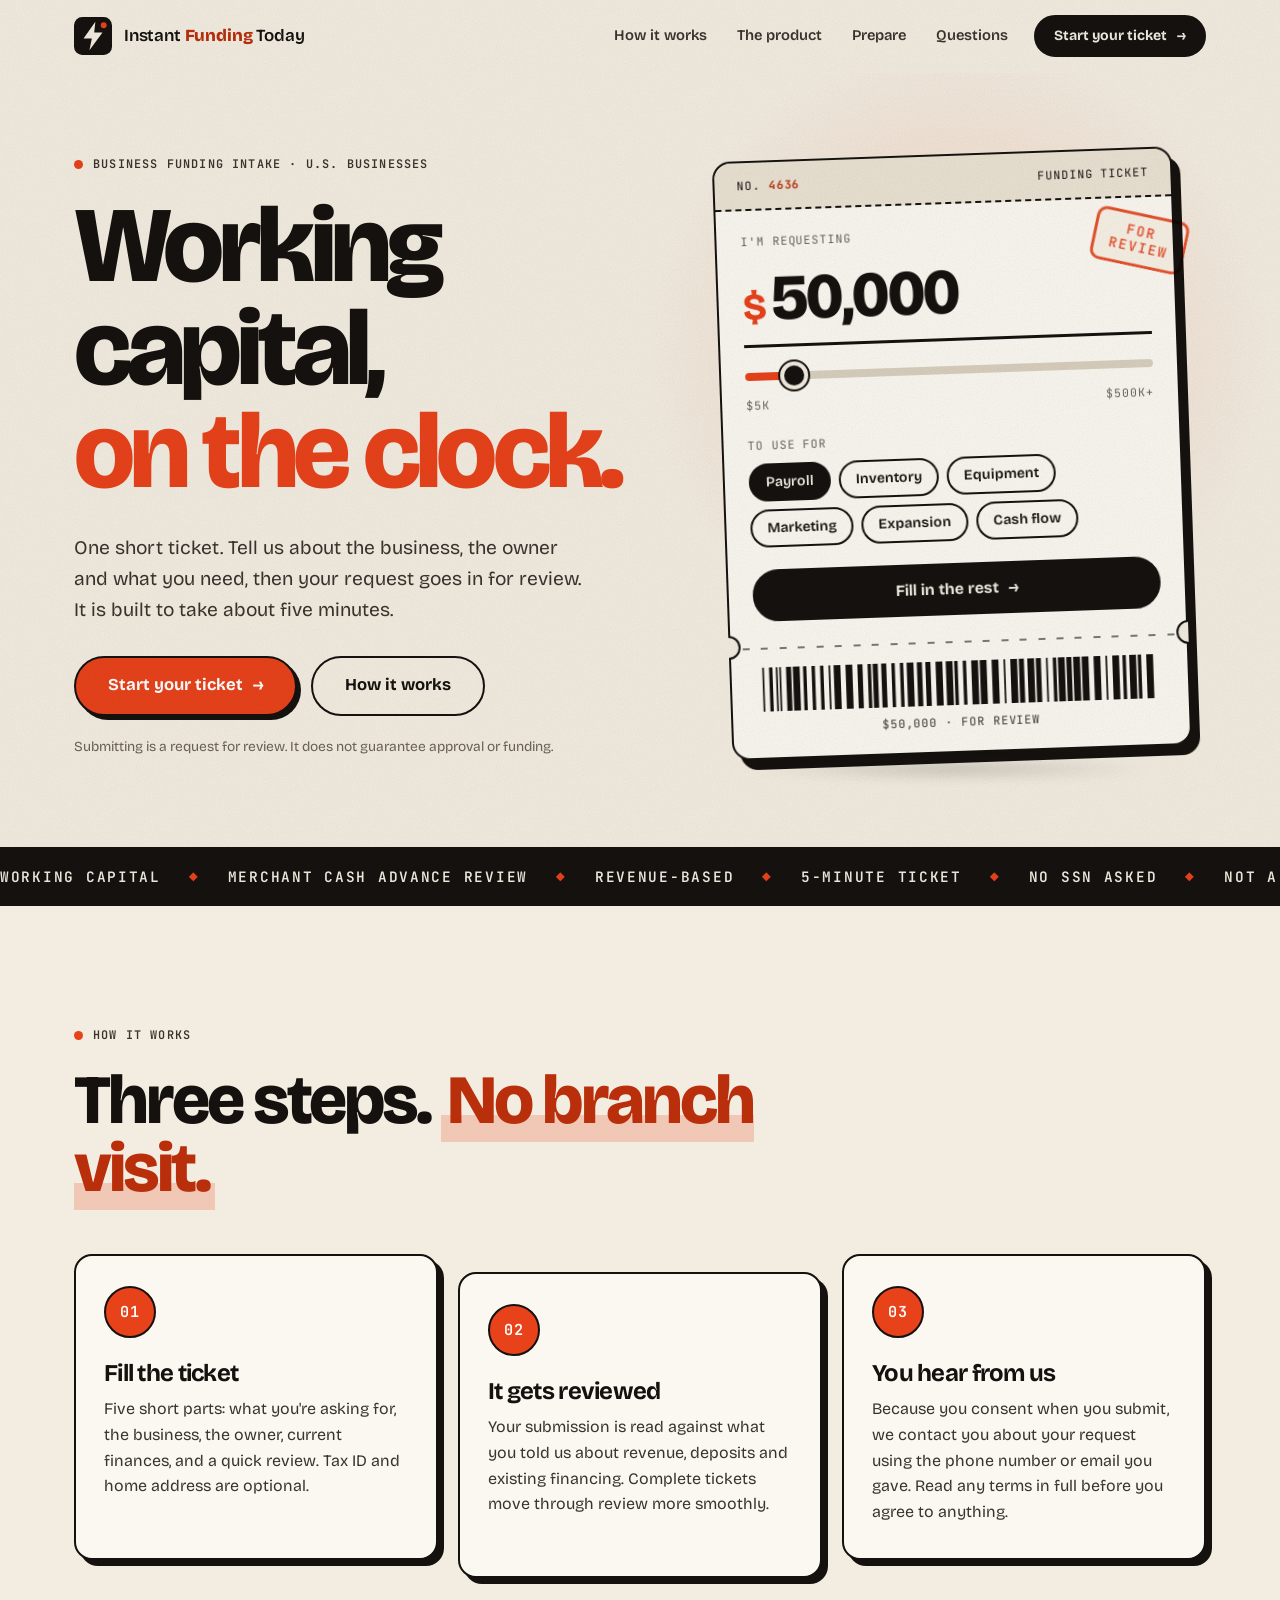
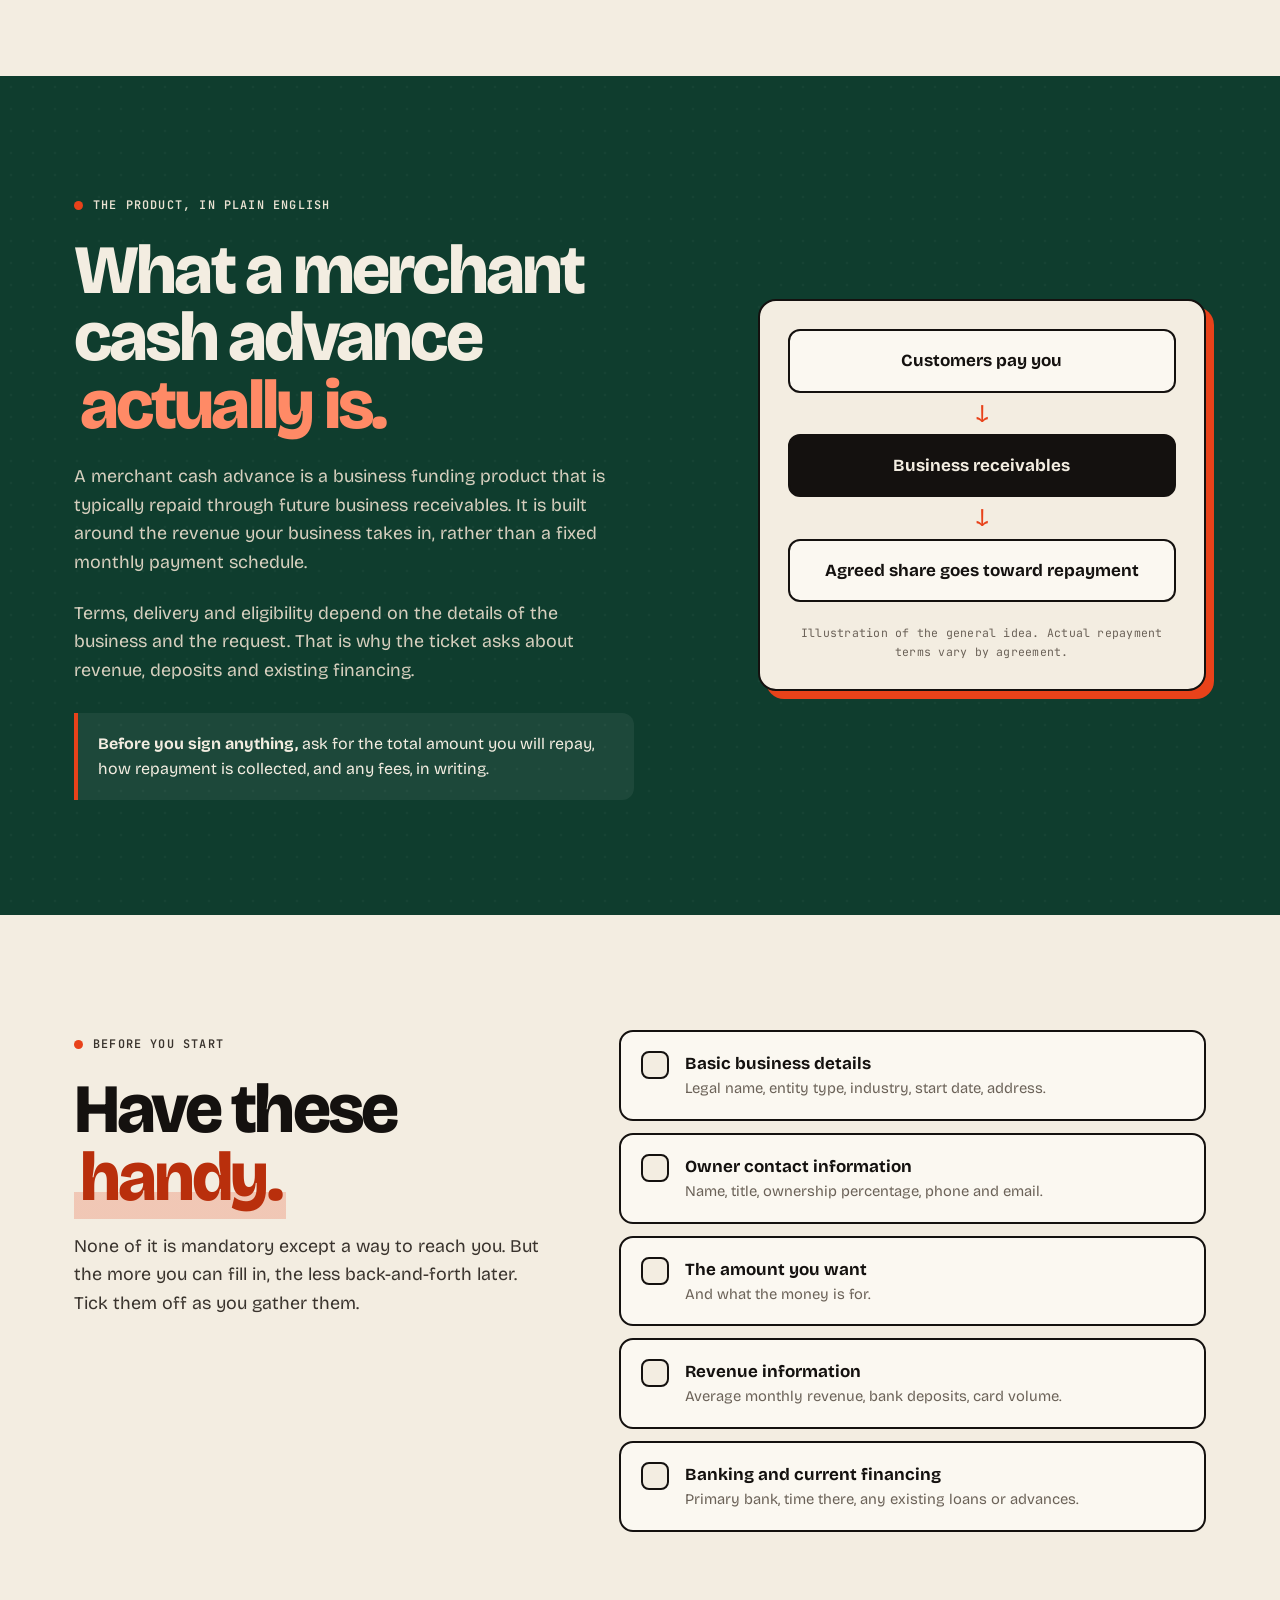
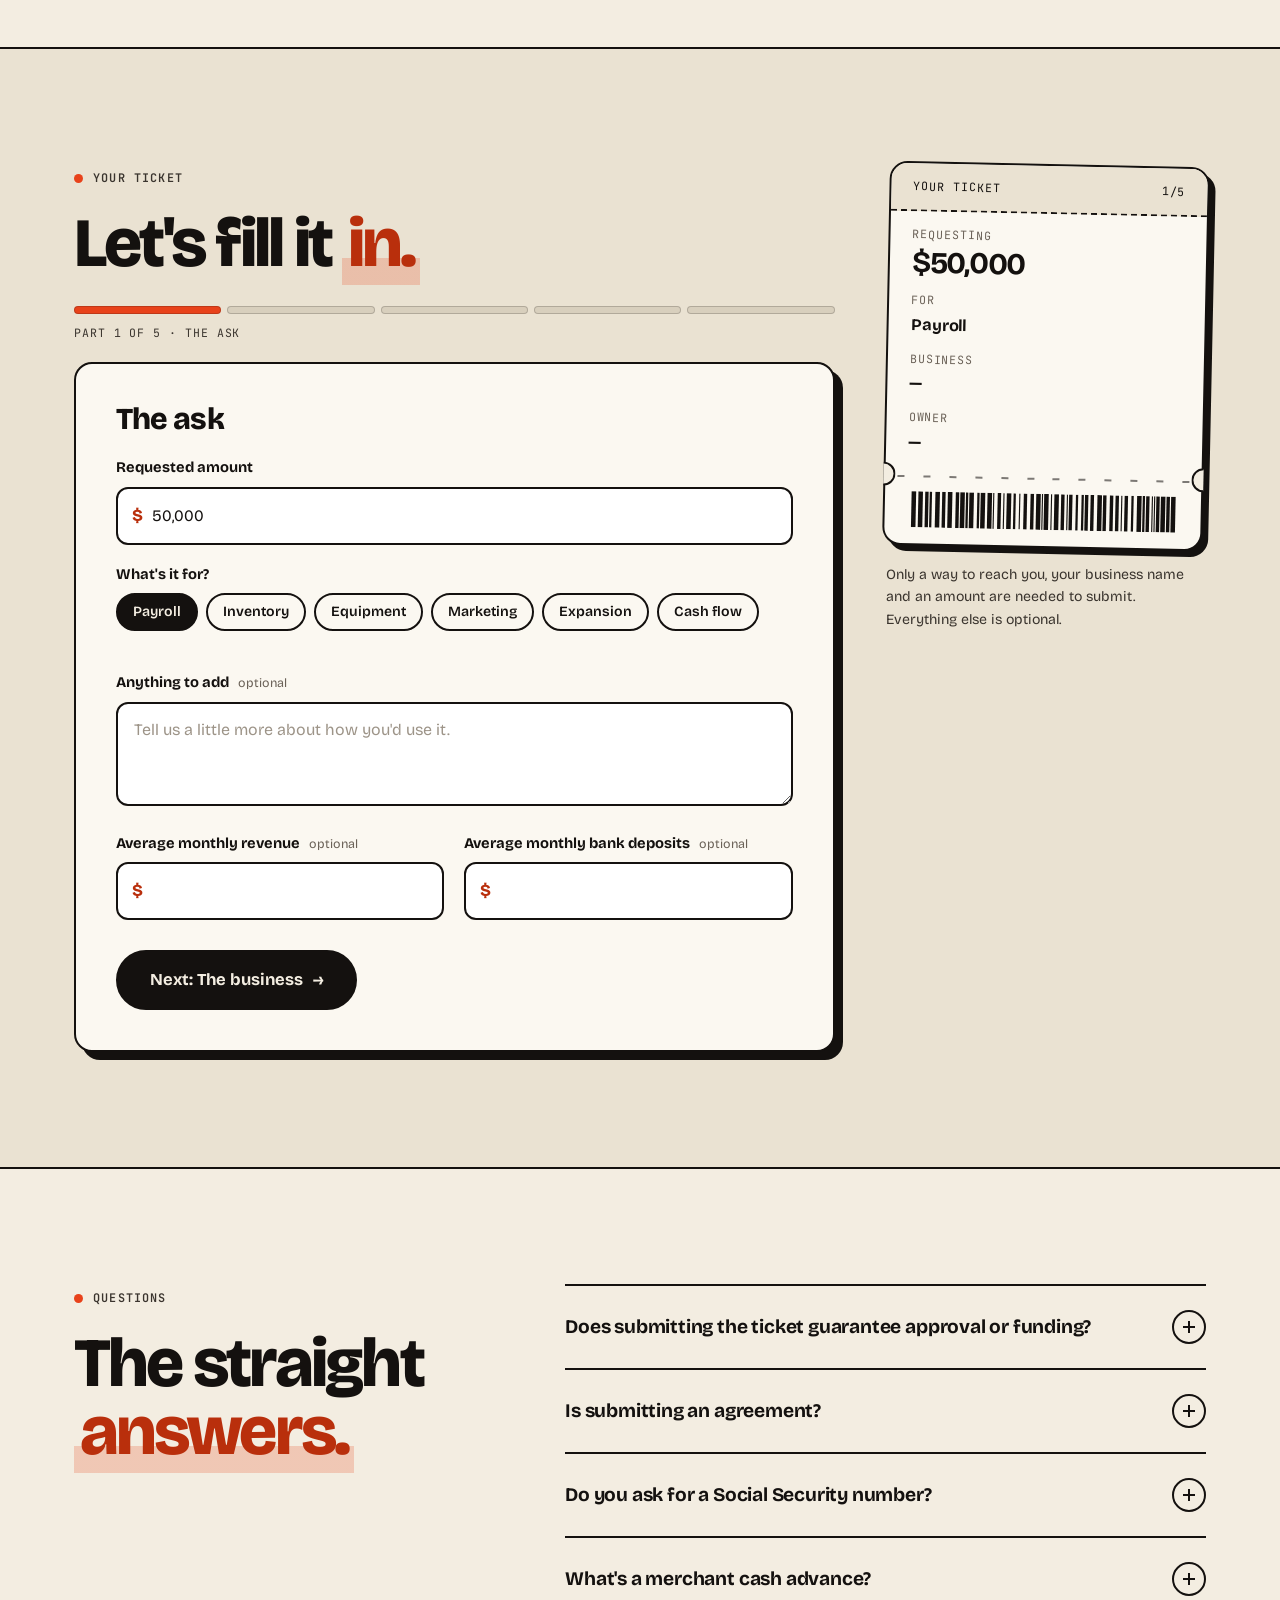
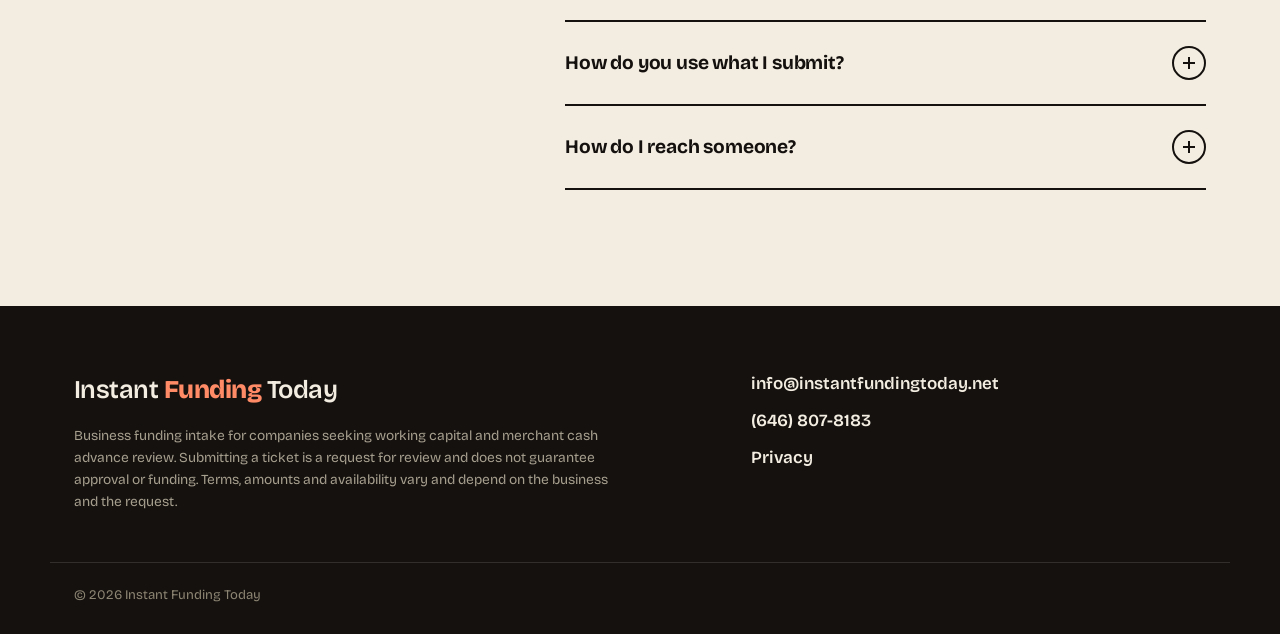
==== index.html @ 68e2f441 "Instant Funding Today v2: paper-and-ink redesign with a ticket-style application. Co-Authored-By: Cl" ====
<!doctype html>
<html lang="en">
<head>
<meta charset="utf-8">
<meta name="viewport" content="width=device-width, initial-scale=1">
<title>Instant Funding Today — Business funding, applied for in minutes</title>
<meta name="description" content="Fill out one short ticket and have your business funding request reviewed. Working capital and merchant cash advance review for U.S. businesses. Submitting is not a guarantee of approval or funding.">
<link rel="canonical" href="https://instantfundingtoday.net/">
<meta name="theme-color" content="#F3EDE1">
<meta property="og:type" content="website">
<meta property="og:site_name" content="Instant Funding Today">
<meta property="og:title" content="Instant Funding Today — Business funding, applied for in minutes">
<meta property="og:description" content="Fill out one short ticket and have your business funding request reviewed.">
<meta property="og:url" content="https://instantfundingtoday.net/">
<meta name="twitter:card" content="summary">
<link rel="icon" href="/assets/favicon.svg" type="image/svg+xml">
<link rel="preconnect" href="https://fonts.googleapis.com">
<link rel="preconnect" href="https://fonts.gstatic.com" crossorigin>
<link rel="stylesheet" href="https://fonts.googleapis.com/css2?family=Bricolage+Grotesque:opsz,wght@12..96,400;12..96,600;12..96,800&family=JetBrains+Mono:wght@400;600&display=swap">
<script src="/assets/boot.js"></script>
<link rel="stylesheet" href="/assets/style.css">
<script type="application/ld+json">{"@context":"https://schema.org","@type":"Organization","name":"Instant Funding Today","url":"https://instantfundingtoday.net","email":"info@instantfundingtoday.net","telephone":"+1-646-807-8183","description":"Business funding intake for companies seeking working capital and merchant cash advance review."}</script>
<script type="application/ld+json">{"@context":"https://schema.org","@type":"FAQPage","mainEntity":[
{"@type":"Question","name":"Does submitting the ticket guarantee approval or funding?","acceptedAnswer":{"@type":"Answer","text":"No. Submitting is a request for review. Approval, amount, terms and timing depend on the business and are never guaranteed."}},
{"@type":"Question","name":"What is a merchant cash advance?","acceptedAnswer":{"@type":"Answer","text":"A merchant cash advance is a business funding product that is typically repaid through future business receivables. Terms, delivery and eligibility depend on the details of the business and the request."}},
{"@type":"Question","name":"Do you ask for a Social Security number?","acceptedAnswer":{"@type":"Answer","text":"No. The ticket does not ask for a Social Security number. Business tax ID and the owner's home address are optional."}}]}</script>
</head>
<body>
<a class="skip" href="#main">Skip to content</a>

<header class="top" data-top>
  <div class="wrap top-in">
    <a class="brand" href="/" aria-label="Instant Funding Today, home">
      <svg class="brand-mark" viewBox="0 0 64 64" aria-hidden="true"><rect width="64" height="64" rx="14" fill="currentColor"/><path d="M36 8 16 36h14l-4 20 22-30H34z" fill="var(--paper)"/><circle cx="50" cy="14" r="5" fill="var(--flare)"/></svg>
      <span class="brand-word">Instant <b>Funding</b> Today</span>
    </a>
    <nav class="top-nav" aria-label="Primary">
      <a href="#how">How it works</a>
      <a href="#mca">The product</a>
      <a href="#prepare">Prepare</a>
      <a href="#faq">Questions</a>
      <a class="btn btn-ink btn-sm" href="#apply">Start your ticket <span aria-hidden="true">→</span></a>
    </nav>
  </div>
</header>

<main id="main">

<!-- ============ HERO ============ -->
<section class="hero">
  <div class="wrap hero-in">
    <div class="hero-copy">
      <p class="kicker"><span class="kicker-dot" aria-hidden="true"></span>Business funding intake · U.S. businesses</p>
      <h1 class="hero-h1">
        <span class="line"><span>Working</span></span>
        <span class="line"><span>capital,</span></span>
        <span class="line line-flare"><span>on&nbsp;the&nbsp;clock.</span></span>
      </h1>
      <p class="hero-lede">One short ticket. Tell us about the business, the owner and what you need, then your request goes in for review. It is built to take about five minutes.</p>
      <div class="hero-cta">
        <a class="btn btn-flare btn-lg" href="#apply">Start your ticket <span aria-hidden="true">→</span></a>
        <a class="btn btn-line btn-lg" href="#how">How it works</a>
      </div>
      <p class="hero-fine">Submitting is a request for review. It does not guarantee approval or funding.</p>
    </div>

    <!-- The ticket: this is step one of the application. -->
    <div class="ticket-stage" data-tilt-stage>
      <form class="ticket" data-hero-ticket aria-label="Start your funding ticket" novalidate>
        <div class="ticket-head">
          <span class="mono">NO. <b data-ticket-no>0001</b></span>
          <span class="mono">FUNDING TICKET</span>
        </div>
        <div class="ticket-body">
          <label class="ticket-label mono" for="hero-amount-num">I'm requesting</label>
          <div class="ticket-amount">
            <span class="ticket-cur" aria-hidden="true">$</span>
            <input id="hero-amount-num" class="ticket-amount-input" inputmode="numeric" autocomplete="off" value="50,000" aria-describedby="hero-amount-hint">
          </div>
          <input class="range" type="range" min="5000" max="500000" step="5000" value="50000" aria-label="Requested amount" data-hero-range>
          <div class="range-scale mono" aria-hidden="true"><span>$5K</span><span>$500K+</span></div>
          <p id="hero-amount-hint" class="sr-only">Type an amount or drag the slider. You can change it later.</p>

          <p class="ticket-label mono">To use for</p>
          <div class="chips" role="group" aria-label="Use of funds" data-hero-uses>
            <button type="button" class="chip" aria-pressed="true" data-use="Payroll">Payroll</button>
            <button type="button" class="chip" aria-pressed="false" data-use="Inventory">Inventory</button>
            <button type="button" class="chip" aria-pressed="false" data-use="Equipment">Equipment</button>
            <button type="button" class="chip" aria-pressed="false" data-use="Marketing">Marketing</button>
            <button type="button" class="chip" aria-pressed="false" data-use="Expansion">Expansion</button>
            <button type="button" class="chip" aria-pressed="false" data-use="Cash flow">Cash flow</button>
          </div>
          <a class="btn btn-ink btn-block" href="#apply" data-hero-go>Fill in the rest <span aria-hidden="true">→</span></a>
        </div>
        <div class="perf" aria-hidden="true"><i></i><i></i><i></i><i></i><i></i><i></i><i></i><i></i><i></i><i></i><i></i><i></i><i></i><i></i><i></i><i></i><i></i><i></i><i></i><i></i><i></i><i></i><i></i><i></i></div>
        <div class="ticket-stub">
          <svg class="barcode" data-barcode viewBox="0 0 240 44" preserveAspectRatio="none" role="img" aria-label="Decorative barcode"></svg>
          <span class="mono ticket-stub-txt"><span data-stub-amt>$50,000</span> · FOR REVIEW</span>
        </div>
        <div class="stamp" aria-hidden="true">FOR<br>REVIEW</div>
      </form>
      <div class="ticket-shadow" aria-hidden="true"></div>
    </div>
  </div>

  <div class="ticker" aria-hidden="true">
    <div class="ticker-track">
      <span>WORKING CAPITAL</span><i>◆</i><span>MERCHANT CASH ADVANCE REVIEW</span><i>◆</i><span>REVENUE-BASED</span><i>◆</i><span>5-MINUTE TICKET</span><i>◆</i><span>NO SSN ASKED</span><i>◆</i><span>NOT A GUARANTEE</span><i>◆</i>
      <span>WORKING CAPITAL</span><i>◆</i><span>MERCHANT CASH ADVANCE REVIEW</span><i>◆</i><span>REVENUE-BASED</span><i>◆</i><span>5-MINUTE TICKET</span><i>◆</i><span>NO SSN ASKED</span><i>◆</i><span>NOT A GUARANTEE</span><i>◆</i>
    </div>
  </div>
</section>

<!-- ============ HOW IT WORKS ============ -->
<section class="section" id="how">
  <div class="wrap">
    <div class="sec-head" data-reveal>
      <p class="kicker"><span class="kicker-dot" aria-hidden="true"></span>How it works</p>
      <h2 class="h2">Three steps. <em>No branch visit.</em></h2>
    </div>
    <ol class="steps">
      <li class="step" data-reveal>
        <span class="step-no mono">01</span>
        <h3>Fill the ticket</h3>
        <p>Five short parts: what you're asking for, the business, the owner, current finances, and a quick review. Tax ID and home address are optional.</p>
      </li>
      <li class="step" data-reveal>
        <span class="step-no mono">02</span>
        <h3>It gets reviewed</h3>
        <p>Your submission is read against what you told us about revenue, deposits and existing financing. Complete tickets move through review more smoothly.</p>
      </li>
      <li class="step" data-reveal>
        <span class="step-no mono">03</span>
        <h3>You hear from us</h3>
        <p>Because you consent when you submit, we contact you about your request using the phone number or email you gave. Read any terms in full before you agree to anything.</p>
      </li>
    </ol>
  </div>
</section>

<!-- ============ THE PRODUCT ============ -->
<section class="section band" id="mca">
  <div class="wrap mca">
    <div class="mca-copy" data-reveal>
      <p class="kicker kicker-inv"><span class="kicker-dot" aria-hidden="true"></span>The product, in plain English</p>
      <h2 class="h2 h2-inv">What a merchant cash advance <em>actually is.</em></h2>
      <p class="mca-p">A merchant cash advance is a business funding product that is typically repaid through future business receivables. It is built around the revenue your business takes in, rather than a fixed monthly payment schedule.</p>
      <p class="mca-p">Terms, delivery and eligibility depend on the details of the business and the request. That is why the ticket asks about revenue, deposits and existing financing.</p>
      <p class="mca-note"><b>Before you sign anything,</b> ask for the total amount you will repay, how repayment is collected, and any fees, in writing.</p>
    </div>
    <figure class="flow" data-reveal aria-label="Diagram: how repayment from receivables typically works">
      <div class="flow-row"><span class="flow-node">Customers pay you</span></div>
      <div class="flow-arrow" aria-hidden="true">↓</div>
      <div class="flow-row"><span class="flow-node flow-node-hi">Business receivables</span></div>
      <div class="flow-arrow" aria-hidden="true">↓</div>
      <div class="flow-row"><span class="flow-node">Agreed share goes toward repayment</span></div>
      <figcaption class="mono">Illustration of the general idea. Actual repayment terms vary by agreement.</figcaption>
    </figure>
  </div>
</section>

<!-- ============ PREPARE ============ -->
<section class="section" id="prepare">
  <div class="wrap prep">
    <div class="sec-head" data-reveal>
      <p class="kicker"><span class="kicker-dot" aria-hidden="true"></span>Before you start</p>
      <h2 class="h2">Have these <em>handy.</em></h2>
      <p class="lede">None of it is mandatory except a way to reach you. But the more you can fill in, the less back-and-forth later. Tick them off as you gather them.</p>
    </div>
    <ul class="checklist" data-reveal>
      <li><label><input type="checkbox"><span class="box" aria-hidden="true"></span><span><b>Basic business details</b><em>Legal name, entity type, industry, start date, address.</em></span></label></li>
      <li><label><input type="checkbox"><span class="box" aria-hidden="true"></span><span><b>Owner contact information</b><em>Name, title, ownership percentage, phone and email.</em></span></label></li>
      <li><label><input type="checkbox"><span class="box" aria-hidden="true"></span><span><b>The amount you want</b><em>And what the money is for.</em></span></label></li>
      <li><label><input type="checkbox"><span class="box" aria-hidden="true"></span><span><b>Revenue information</b><em>Average monthly revenue, bank deposits, card volume.</em></span></label></li>
      <li><label><input type="checkbox"><span class="box" aria-hidden="true"></span><span><b>Banking and current financing</b><em>Primary bank, time there, any existing loans or advances.</em></span></label></li>
    </ul>
  </div>
</section>

<!-- ============ APPLY ============ -->
<section class="section apply" id="apply">
  <div class="wrap apply-in">
    <div class="apply-main">
      <div class="sec-head" data-reveal>
        <p class="kicker"><span class="kicker-dot" aria-hidden="true"></span>Your ticket</p>
        <h2 class="h2">Let's fill it <em>in.</em></h2>
      </div>

      <div class="progress" data-progress aria-hidden="true">
        <span class="p-seg is-on"></span><span class="p-seg"></span><span class="p-seg"></span><span class="p-seg"></span><span class="p-seg"></span>
      </div>
      <p class="progress-label mono" data-progress-label aria-live="polite">Part 1 of 5 · The ask</p>

      <form class="app-form" data-app-form novalidate autocomplete="on">
        <input class="hp" type="text" name="honeypot" tabindex="-1" autocomplete="off" aria-hidden="true">

        <!-- 1 THE ASK -->
        <fieldset class="part is-active" data-part="0" data-title="The ask">
          <legend>The ask</legend>
          <div class="grid">
            <div class="f f-full">
              <label for="f-requestedAmount">Requested amount</label>
              <div class="money"><span aria-hidden="true">$</span><input id="f-requestedAmount" name="requestedAmount" inputmode="numeric" autocomplete="off" required maxlength="20" placeholder="50,000"></div>
              <p class="err" data-err-for="requestedAmount"></p>
            </div>
            <div class="f f-full">
              <span class="label" id="uses-label">What's it for?</span>
              <div class="chips" role="group" aria-labelledby="uses-label" data-form-uses>
                <button type="button" class="chip" aria-pressed="false" data-use="Payroll">Payroll</button>
                <button type="button" class="chip" aria-pressed="false" data-use="Inventory">Inventory</button>
                <button type="button" class="chip" aria-pressed="false" data-use="Equipment">Equipment</button>
                <button type="button" class="chip" aria-pressed="false" data-use="Marketing">Marketing</button>
                <button type="button" class="chip" aria-pressed="false" data-use="Expansion">Expansion</button>
                <button type="button" class="chip" aria-pressed="false" data-use="Cash flow">Cash flow</button>
              </div>
            </div>
            <div class="f f-full">
              <label for="f-useNotes">Anything to add <span class="opt">optional</span></label>
              <textarea id="f-useNotes" name="useNotes" rows="3" maxlength="800" placeholder="Tell us a little more about how you'd use it."></textarea>
            </div>
            <div class="f">
              <label for="f-averageMonthlyRevenue">Average monthly revenue <span class="opt">optional</span></label>
              <div class="money"><span aria-hidden="true">$</span><input id="f-averageMonthlyRevenue" name="averageMonthlyRevenue" inputmode="numeric" autocomplete="off" maxlength="20"></div>
            </div>
            <div class="f">
              <label for="f-averageMonthlyBankDeposits">Average monthly bank deposits <span class="opt">optional</span></label>
              <div class="money"><span aria-hidden="true">$</span><input id="f-averageMonthlyBankDeposits" name="averageMonthlyBankDeposits" inputmode="numeric" autocomplete="off" maxlength="20"></div>
            </div>
          </div>
        </fieldset>

        <!-- 2 THE BUSINESS -->
        <fieldset class="part" data-part="1" data-title="The business" hidden>
          <legend>The business</legend>
          <div class="grid">
            <div class="f f-full">
              <label for="f-legalBusinessName">Legal business name</label>
              <input id="f-legalBusinessName" name="legalBusinessName" required maxlength="250" autocomplete="organization">
              <p class="err" data-err-for="legalBusinessName"></p>
            </div>
            <div class="f">
              <label for="f-dbaName">DBA <span class="opt">if different</span></label>
              <input id="f-dbaName" name="dbaName" maxlength="250">
            </div>
            <div class="f">
              <label for="f-entityType">Entity type <span class="opt">optional</span></label>
              <div class="sel"><select id="f-entityType" name="entityType"><option value="">Select an option</option><option>Sole Proprietorship</option><option>Partnership</option><option>LLC</option><option>S Corporation</option><option>C Corporation</option><option>Nonprofit</option></select></div>
            </div>
            <div class="f">
              <label for="f-industry">Industry <span class="opt">optional</span></label>
              <input id="f-industry" name="industry" maxlength="250" placeholder="e.g. Restaurant, trucking, retail">
            </div>
            <div class="f">
              <label for="f-businessStartDate">Business start date <span class="opt">optional</span></label>
              <input id="f-businessStartDate" name="businessStartDate" maxlength="20" placeholder="MM/YYYY" inputmode="numeric" autocomplete="off">
            </div>
            <div class="f f-full">
              <label for="f-businessAddress">Business address <span class="opt">optional</span></label>
              <input id="f-businessAddress" name="businessAddress" maxlength="1000" autocomplete="street-address">
            </div>
            <div class="f">
              <label for="f-businessCity">City <span class="opt">optional</span></label>
              <input id="f-businessCity" name="businessCity" maxlength="250" autocomplete="address-level2">
            </div>
            <div class="f f-pair">
              <div>
                <label for="f-businessState">State <span class="opt">optional</span></label>
                <div class="sel"><select id="f-businessState" name="businessState" autocomplete="address-level1"><option value="">—</option></select></div>
              </div>
              <div>
                <label for="f-businessZip">ZIP <span class="opt">optional</span></label>
                <input id="f-businessZip" name="businessZip" maxlength="20" inputmode="numeric" autocomplete="postal-code">
              </div>
            </div>
            <div class="f">
              <label for="f-numberOfBusinessLocations">Number of locations <span class="opt">optional</span></label>
              <input id="f-numberOfBusinessLocations" name="numberOfBusinessLocations" maxlength="20" inputmode="numeric">
            </div>
          </div>
        </fieldset>

        <!-- 3 THE OWNER -->
        <fieldset class="part" data-part="2" data-title="The owner" hidden>
          <legend>The owner</legend>
          <div class="grid">
            <div class="f">
              <label for="f-ownerFullName">Owner full name</label>
              <input id="f-ownerFullName" name="ownerFullName" required maxlength="250" autocomplete="name">
              <p class="err" data-err-for="ownerFullName"></p>
            </div>
            <div class="f f-pair">
              <div>
                <label for="f-ownerTitle">Title <span class="opt">optional</span></label>
                <input id="f-ownerTitle" name="ownerTitle" maxlength="250" autocomplete="organization-title" placeholder="Owner">
              </div>
              <div>
                <label for="f-ownershipPercentage">Ownership % <span class="opt">optional</span></label>
                <input id="f-ownershipPercentage" name="ownershipPercentage" maxlength="20" inputmode="numeric" placeholder="100">
              </div>
            </div>
            <div class="f">
              <label for="f-ownerPhone">Phone</label>
              <input id="f-ownerPhone" name="ownerPhone" type="tel" maxlength="50" autocomplete="tel" placeholder="(555) 555-5555">
              <p class="err" data-err-for="ownerPhone"></p>
            </div>
            <div class="f">
              <label for="f-ownerEmail">Email</label>
              <input id="f-ownerEmail" name="ownerEmail" type="email" maxlength="150" autocomplete="email">
              <p class="err" data-err-for="ownerEmail"></p>
            </div>
            <p class="hint f-full">We need at least a phone number <i>or</i> an email so we can reach you.</p>
            <div class="f f-full">
              <label for="f-ownerHomeAddress">Owner home address <span class="opt">optional · we may ask later</span></label>
              <input id="f-ownerHomeAddress" name="ownerHomeAddress" maxlength="1000" autocomplete="off">
            </div>
          </div>
        </fieldset>

        <!-- 4 FINANCES -->
        <fieldset class="part" data-part="3" data-title="Finances" hidden>
          <legend>Current finances</legend>
          <div class="grid">
            <div class="f">
              <label for="f-primaryBankName">Primary bank <span class="opt">optional</span></label>
              <input id="f-primaryBankName" name="primaryBankName" maxlength="250">
            </div>
            <div class="f">
              <label for="f-timeWithBank">Time with this bank <span class="opt">optional</span></label>
              <input id="f-timeWithBank" name="timeWithBank" maxlength="100" placeholder="e.g. 3 years">
            </div>
            <div class="f">
              <label for="f-monthlyCreditCardProcessingVolume">Monthly card processing volume <span class="opt">optional</span></label>
              <div class="money"><span aria-hidden="true">$</span><input id="f-monthlyCreditCardProcessingVolume" name="monthlyCreditCardProcessingVolume" inputmode="numeric" autocomplete="off" maxlength="20"></div>
            </div>
            <div class="f">
              <label for="f-nsfOrOverdraftCountLast3Months">NSFs / overdrafts, last 3 months <span class="opt">optional</span></label>
              <input id="f-nsfOrOverdraftCountLast3Months" name="nsfOrOverdraftCountLast3Months" maxlength="20" inputmode="numeric" placeholder="0">
            </div>
            <div class="f f-full">
              <label for="f-existingBusinessLoansOrAdvances">Existing business loans or advances <span class="opt">optional</span></label>
              <textarea id="f-existingBusinessLoansOrAdvances" name="existingBusinessLoansOrAdvances" rows="3" maxlength="1000" placeholder="Lender or funder names, or &quot;none&quot;."></textarea>
            </div>
            <div class="f">
              <label for="f-currentBalanceOnExistingFinancing">Current balance on existing financing <span class="opt">optional</span></label>
              <div class="money"><span aria-hidden="true">$</span><input id="f-currentBalanceOnExistingFinancing" name="currentBalanceOnExistingFinancing" inputmode="numeric" autocomplete="off" maxlength="20"></div>
            </div>
            <div class="f">
              <label for="f-federalTaxId">Business tax ID (EIN) <span class="opt">optional · we may ask later</span></label>
              <input id="f-federalTaxId" name="federalTaxId" maxlength="50" inputmode="numeric" autocomplete="off" placeholder="XX-XXXXXXX">
            </div>
            <p class="hint f-full lock"><svg viewBox="0 0 24 24" aria-hidden="true"><path d="M7 10V8a5 5 0 0 1 10 0v2M6 10h12v10H6z" fill="none" stroke="currentColor" stroke-width="2" stroke-linejoin="round"/></svg>This page never stores what you type in your browser, and it's sent over an encrypted connection. We never ask for a Social Security number.</p>
          </div>
        </fieldset>

        <!-- 5 REVIEW -->
        <fieldset class="part" data-part="4" data-title="Review &amp; send" hidden>
          <legend>Review &amp; send</legend>
          <dl class="recap" data-recap></dl>
          <label class="check">
            <input type="checkbox" name="accuracyConsent">
            <span class="box" aria-hidden="true"></span>
            <span>I confirm the information I've provided is accurate to the best of my knowledge.</span>
          </label>
          <label class="check">
            <input type="checkbox" name="contactConsent">
            <span class="box" aria-hidden="true"></span>
            <span>I consent to being contacted about my request by phone, text or email at the details I provided. Submitting does not guarantee approval or funding.</span>
          </label>
          <p class="err" data-err-for="consent"></p>
        </fieldset>

        <div class="form-msg" role="alert" data-form-msg hidden></div>

        <div class="form-nav">
          <button type="button" class="btn btn-line" data-back hidden>← Back</button>
          <button type="button" class="btn btn-ink btn-lg" data-next>Next: The business <span aria-hidden="true">→</span></button>
          <button type="submit" class="btn btn-flare btn-lg" data-submit hidden>Send my ticket <span aria-hidden="true">→</span></button>
        </div>
      </form>

      <div class="done" data-done hidden tabindex="-1">
        <div class="done-ticket">
          <p class="mono">TICKET RECEIVED</p>
          <p class="done-no">№ <b data-done-no>—</b></p>
          <div class="stamp stamp-big" aria-hidden="true">RECEIVED</div>
        </div>
        <h3 class="h3">Your request is in.</h3>
        <p>Keep your ticket number handy. We'll be in touch using the contact details you provided. Remember that submitting is a request for review, not a guarantee of approval or funding.</p>
        <p class="done-contact">Questions? <a href="mailto:info@instantfundingtoday.net">info@instantfundingtoday.net</a> · <a href="tel:+16468078183">(646) 807-8183</a></p>
      </div>
    </div>

    <aside class="apply-side" aria-label="Your ticket so far">
      <div class="mini">
        <div class="ticket-head"><span class="mono">YOUR TICKET</span><span class="mono" data-mini-step>1/5</span></div>
        <dl class="mini-list">
          <div><dt class="mono">Requesting</dt><dd data-mini="amount">—</dd></div>
          <div><dt class="mono">For</dt><dd data-mini="uses">—</dd></div>
          <div><dt class="mono">Business</dt><dd data-mini="business">—</dd></div>
          <div><dt class="mono">Owner</dt><dd data-mini="owner">—</dd></div>
        </dl>
        <div class="perf perf-sm" aria-hidden="true"><i></i><i></i><i></i><i></i><i></i><i></i><i></i><i></i><i></i><i></i><i></i><i></i></div>
        <svg class="barcode" data-barcode-mini viewBox="0 0 240 36" preserveAspectRatio="none" aria-hidden="true"></svg>
      </div>
      <p class="side-note">Only a way to reach you, your business name and an amount are needed to submit. Everything else is optional.</p>
    </aside>
  </div>
</section>

<!-- ============ FAQ ============ -->
<section class="section" id="faq">
  <div class="wrap faq-wrap">
    <div class="sec-head" data-reveal>
      <p class="kicker"><span class="kicker-dot" aria-hidden="true"></span>Questions</p>
      <h2 class="h2">The straight <em>answers.</em></h2>
    </div>
    <div class="faq" data-reveal>
      <details><summary>Does submitting the ticket guarantee approval or funding?<span class="pm" aria-hidden="true"></span></summary><p>No. Submitting is a request for review. Approval, amount, terms and timing depend on the business and are never guaranteed.</p></details>
      <details><summary>Is submitting an agreement?<span class="pm" aria-hidden="true"></span></summary><p>No. Sending a ticket asks us to review your request and contact you. You are not agreeing to any funding terms by submitting it. Read every term in full before you agree to anything.</p></details>
      <details><summary>Do you ask for a Social Security number?<span class="pm" aria-hidden="true"></span></summary><p>No. The ticket does not ask for one. The business tax ID and the owner's home address are optional, and we may ask for them later if your request moves forward.</p></details>
      <details><summary>What's a merchant cash advance?<span class="pm" aria-hidden="true"></span></summary><p>A business funding product that is typically repaid through future business receivables. Terms, delivery and eligibility depend on the details of the business and the request.</p></details>
      <details><summary>How do you use what I submit?<span class="pm" aria-hidden="true"></span></summary><p>To review your funding request and to contact you about it. See the <a href="/privacy/">privacy notice</a> for details.</p></details>
      <details><summary>How do I reach someone?<span class="pm" aria-hidden="true"></span></summary><p>Email <a href="mailto:info@instantfundingtoday.net">info@instantfundingtoday.net</a> or call <a href="tel:+16468078183">(646) 807-8183</a>.</p></details>
    </div>
  </div>
</section>

</main>

<footer class="foot">
  <div class="wrap foot-in">
    <div>
      <p class="foot-brand">Instant <b>Funding</b> Today</p>
      <p class="foot-fine">Business funding intake for companies seeking working capital and merchant cash advance review. Submitting a ticket is a request for review and does not guarantee approval or funding. Terms, amounts and availability vary and depend on the business and the request.</p>
    </div>
    <div class="foot-links">
      <a href="mailto:info@instantfundingtoday.net">info@instantfundingtoday.net</a>
      <a href="tel:+16468078183">(646) 807-8183</a>
      <a href="/privacy/">Privacy</a>
    </div>
  </div>
  <div class="wrap foot-bar"><span>© <span data-year>2026</span> Instant Funding Today</span></div>
</footer>

<script src="/assets/app.js" defer></script>
</body>
</html>
---- assets/style.css ----
/* Instant Funding Today — paper, ink and one loud orange. */
:root {
  --paper: #F3EDE1;
  --paper-2: #EAE2D2;
  --card: #FBF8F1;
  --ink: #14110F;
  --ink-2: #3A342E;
  --mute: #6B6258;
  --line: #D8CFBD;
  --flare: #E8421A;
  --flare-ink: #B92F0C;
  --pine: #0F3D2E;
  --pine-2: #174D3B;
  --ok: #1F7A4C;
  --bad: #B3261E;
  --sans: "Bricolage Grotesque", ui-sans-serif, system-ui, -apple-system, "Segoe UI", sans-serif;
  --mono: "JetBrains Mono", ui-monospace, "SF Mono", Menlo, monospace;
  --ease: cubic-bezier(.2,.7,.2,1);
  --wrap: 1180px;
  --r: 18px;
}
*, *::before, *::after { box-sizing: border-box; }
html { scroll-behavior: smooth; scroll-padding-top: 84px; -webkit-text-size-adjust: 100%; }
body { margin: 0; background: var(--paper); color: var(--ink); font-family: var(--sans); font-size: 17px; line-height: 1.6; -webkit-font-smoothing: antialiased; overflow-x: hidden; }
body::before { content: ""; position: fixed; inset: 0; z-index: 90; pointer-events: none; opacity: .07; mix-blend-mode: multiply; background-image: url("data:image/svg+xml,%3Csvg xmlns='http://www.w3.org/2000/svg' width='180' height='180'%3E%3Cfilter id='n'%3E%3CfeTurbulence type='fractalNoise' baseFrequency='.85' numOctaves='2' stitchTiles='stitch'/%3E%3CfeColorMatrix values='0 0 0 0 0  0 0 0 0 0  0 0 0 0 0  0 0 0 .9 0'/%3E%3C/filter%3E%3Crect width='100%25' height='100%25' filter='url(%23n)'/%3E%3C/svg%3E"); }
img, svg { display: block; max-width: 100%; }
a { color: inherit; }
p { margin: 0 0 1em; }
button, input, select, textarea { font: inherit; color: inherit; }
:focus-visible { outline: 3px solid var(--flare); outline-offset: 3px; border-radius: 6px; }
::selection { background: var(--ink); color: var(--paper); }
.wrap { width: 100%; max-width: var(--wrap); margin: 0 auto; padding: 0 24px; }
.mono { font-family: var(--mono); font-size: .72rem; letter-spacing: .08em; text-transform: uppercase; }
.sr-only { position: absolute; width: 1px; height: 1px; overflow: hidden; clip: rect(0 0 0 0); white-space: nowrap; }
.skip { position: absolute; left: 12px; top: -60px; z-index: 200; background: var(--ink); color: var(--paper); padding: 10px 16px; border-radius: 10px; }
.skip:focus { top: 12px; }

/* ---------- buttons ---------- */
.btn { display: inline-flex; align-items: center; justify-content: center; gap: 10px; height: 52px; padding: 0 26px; border-radius: 999px; border: 2px solid var(--ink); font-weight: 700; font-size: .98rem; text-decoration: none; cursor: pointer; white-space: nowrap; transition: transform .25s var(--ease), background .2s, color .2s, box-shadow .25s var(--ease); }
.btn span[aria-hidden] { transition: transform .25s var(--ease); }
.btn:hover span[aria-hidden] { transform: translateX(4px); }
.btn-sm { height: 42px; padding: 0 18px; font-size: .88rem; }
.btn-lg { height: 60px; padding: 0 32px; font-size: 1.04rem; }
.btn-block { width: 100%; }
.btn-ink { background: var(--ink); color: var(--paper); }
.btn-ink:hover { background: var(--ink-2); transform: translateY(-2px); box-shadow: 0 10px 0 -4px rgba(20,17,15,.18); }
.btn-flare { background: var(--flare); border-color: var(--ink); color: #fff; box-shadow: 4px 4px 0 var(--ink); }
.btn-flare:hover { transform: translate(-2px,-2px); box-shadow: 6px 6px 0 var(--ink); }
.btn-flare:active { transform: translate(2px,2px); box-shadow: 1px 1px 0 var(--ink); }
.btn-line { background: transparent; color: var(--ink); }
.btn-line:hover { background: var(--ink); color: var(--paper); }
.btn[disabled] { opacity: .55; cursor: progress; }

/* ---------- header ---------- */
.top { position: sticky; top: 0; z-index: 50; background: rgba(243,237,225,.86); backdrop-filter: blur(14px); -webkit-backdrop-filter: blur(14px); border-bottom: 1px solid transparent; transition: border-color .25s; }
.top.is-stuck { border-bottom-color: var(--line); }
.top-in { display: flex; align-items: center; justify-content: space-between; gap: 20px; height: 72px; }
.brand { display: inline-flex; align-items: center; gap: 12px; text-decoration: none; }
.brand-mark { width: 38px; height: 38px; color: var(--ink); }
.brand-word { font-weight: 600; font-size: 1.06rem; letter-spacing: -.01em; }
.brand-word b { font-weight: 800; color: var(--flare-ink); }
.top-nav { display: flex; align-items: center; gap: 6px; }
.top-nav a:not(.btn) { padding: 8px 12px; font-size: .92rem; font-weight: 600; text-decoration: none; color: var(--ink-2); border-radius: 999px; transition: background .2s; }
.top-nav a:not(.btn):hover { background: var(--paper-2); }
.top-nav .btn { margin-left: 8px; }

/* ---------- hero ---------- */
.hero { position: relative; padding: clamp(40px, 6vw, 84px) 0 0; overflow: hidden; }
.hero::before { content: ""; position: absolute; right: -10%; top: -20%; width: 70vw; height: 70vw; max-width: 900px; max-height: 900px; border-radius: 50%; background: radial-gradient(closest-side, rgba(232,66,26,.16), transparent 70%); pointer-events: none; }
.hero-in { position: relative; display: grid; grid-template-columns: 1.05fr .95fr; gap: clamp(28px, 5vw, 72px); align-items: center; padding-bottom: clamp(56px, 7vw, 96px); }
.kicker { display: inline-flex; align-items: center; gap: 10px; margin: 0 0 22px; font-family: var(--mono); font-size: .74rem; font-weight: 600; letter-spacing: .1em; text-transform: uppercase; color: var(--ink-2); }
.kicker-dot { width: 9px; height: 9px; border-radius: 50%; background: var(--flare); box-shadow: 0 0 0 0 rgba(232,66,26,.5); animation: ping 2s ease-out infinite; }
.kicker-inv { color: #E9E2D2; }
@keyframes ping { to { box-shadow: 0 0 0 10px rgba(232,66,26,0); } }
.hero-h1 { margin: 0; font-weight: 800; font-size: clamp(3.4rem, 8.4vw, 7.6rem); line-height: .9; letter-spacing: -.045em; font-variation-settings: "opsz" 96; }
.hero-h1 .line { display: block; overflow: hidden; padding: .02em 0 .1em; margin-bottom: -.06em; }
.hero-h1 .line > span { display: inline-block; }
.line-flare { color: var(--flare); }
.hero-lede { max-width: 520px; margin: 28px 0 0; font-size: 1.2rem; color: var(--ink-2); }
.hero-cta { display: flex; flex-wrap: wrap; gap: 14px; margin-top: 30px; }
.hero-fine { margin: 20px 0 0; font-size: .86rem; color: var(--mute); }

/* ---------- ticket ---------- */
.ticket-stage { position: relative; perspective: 1200px; justify-self: center; width: 100%; max-width: 460px; }
.ticket { position: relative; background: var(--card); border: 2px solid var(--ink); border-radius: var(--r); box-shadow: 8px 10px 0 var(--ink); transform: rotate(-2deg) rotateX(var(--rx, 0deg)) rotateY(var(--ry, 0deg)); transition: transform .35s var(--ease); transform-style: preserve-3d; }
.ticket-head { display: flex; justify-content: space-between; padding: 14px 22px; border-bottom: 2px dashed var(--ink); background: var(--paper-2); border-radius: var(--r) var(--r) 0 0; }
.ticket-head b { color: var(--flare-ink); }
.ticket-body { padding: 22px 24px 26px; }
.ticket-label { display: block; margin: 0 0 8px; color: var(--mute); }
.ticket-amount { display: flex; align-items: baseline; gap: 4px; margin-bottom: 14px; padding-bottom: 8px; border-bottom: 3px solid var(--ink); }
.ticket-cur { font-weight: 800; font-size: 2.4rem; color: var(--flare); line-height: 1; }
.ticket-amount-input { width: 100%; min-width: 0; border: 0; background: transparent; padding: 0; font-weight: 800; font-size: clamp(2.8rem, 6vw, 4rem); line-height: 1; letter-spacing: -.04em; font-variant-numeric: tabular-nums; }
.ticket-amount-input:focus { outline: none; }
.ticket-amount:focus-within { border-bottom-color: var(--flare); }
.range { -webkit-appearance: none; appearance: none; width: 100%; height: 8px; margin: 6px 0 0; border-radius: 999px; background: linear-gradient(90deg, var(--flare) var(--fill, 10%), var(--line) var(--fill, 10%)); cursor: pointer; }
.range::-webkit-slider-thumb { -webkit-appearance: none; width: 28px; height: 28px; border-radius: 50%; background: var(--ink); border: 4px solid var(--paper); box-shadow: 0 0 0 2px var(--ink); transition: transform .2s var(--ease); }
.range::-moz-range-thumb { width: 22px; height: 22px; border-radius: 50%; background: var(--ink); border: 4px solid var(--paper); box-shadow: 0 0 0 2px var(--ink); }
.range:active::-webkit-slider-thumb { transform: scale(1.18); }
.range-scale { display: flex; justify-content: space-between; margin: 8px 0 22px; color: var(--mute); }
.chips { display: flex; flex-wrap: wrap; gap: 8px; margin-bottom: 22px; }
.chip { height: 38px; padding: 0 15px; border-radius: 999px; border: 2px solid var(--ink); background: transparent; font-weight: 600; font-size: .88rem; cursor: pointer; transition: background .15s, color .15s, transform .2s var(--ease); }
.chip:hover { transform: translateY(-2px); }
.chip[aria-pressed="true"] { background: var(--ink); color: var(--paper); }
.perf { position: relative; display: flex; justify-content: space-between; padding: 0 12px; margin: 0; height: 2px; }
.perf::before, .perf::after { content: ""; position: absolute; top: -13px; width: 24px; height: 24px; border-radius: 50%; background: var(--paper); border: 2px solid var(--ink); }
.perf::before { left: -14px; clip-path: inset(0 0 0 50%); }
.perf::after { right: -14px; clip-path: inset(0 50% 0 0); }
.perf i { width: 7px; height: 2px; background: var(--ink); opacity: .55; }
.ticket-stub { padding: 18px 24px 20px; }
.barcode { width: 100%; height: 44px; color: var(--ink); }
.ticket-stub-txt { display: block; margin-top: 8px; text-align: center; color: var(--ink-2); }
.stamp { position: absolute; right: -14px; top: 64px; padding: 8px 14px; border: 3px solid var(--flare); border-radius: 10px; color: var(--flare); font-family: var(--mono); font-weight: 600; font-size: .86rem; line-height: 1.15; letter-spacing: .14em; text-align: center; transform: rotate(14deg); background: rgba(251,248,241,.9); opacity: 0; animation: slam .6s var(--ease) 1.4s forwards; mix-blend-mode: multiply; }
@keyframes slam { 0% { opacity: 0; transform: rotate(14deg) scale(2.4); } 60% { opacity: 1; transform: rotate(14deg) scale(.94); } 100% { opacity: .92; transform: rotate(14deg) scale(1); } }
.ticket-shadow { position: absolute; left: 6%; right: 6%; bottom: -26px; height: 20px; background: radial-gradient(closest-side, rgba(20,17,15,.22), transparent); filter: blur(6px); }

/* ---------- ticker ---------- */
.ticker { overflow: hidden; background: var(--ink); color: var(--paper); border-block: 2px solid var(--ink); }
.ticker-track { display: flex; width: max-content; gap: 28px; padding: 16px 0; font-family: var(--mono); font-size: .9rem; font-weight: 600; letter-spacing: .12em; white-space: nowrap; animation: scroll 38s linear infinite; }
.ticker-track i { font-style: normal; color: var(--flare); }
@keyframes scroll { to { transform: translateX(-50%); } }

/* ---------- sections ---------- */
.section { padding: clamp(72px, 9vw, 128px) 0; }
.sec-head { max-width: 760px; margin-bottom: clamp(32px, 4vw, 56px); }
.h2 { margin: 0; font-weight: 800; font-size: clamp(2.4rem, 5.4vw, 4.4rem); line-height: .98; letter-spacing: -.04em; }
.h2 em { font-style: normal; color: var(--flare-ink); background: linear-gradient(transparent 68%, rgba(232,66,26,.22) 68%); padding: 0 .08em; }
.h2-inv { color: #F3EDE1; }
.h2-inv em { color: #FF8A66; background: none; }
.h3 { margin: 0 0 10px; font-weight: 800; font-size: 1.9rem; letter-spacing: -.03em; line-height: 1.05; }
.lede { max-width: 560px; margin: 20px 0 0; font-size: 1.12rem; color: var(--ink-2); }

.steps { list-style: none; margin: 0; padding: 0; display: grid; grid-template-columns: repeat(3, 1fr); gap: 20px; counter-reset: s; }
.step { position: relative; padding: 30px 28px 34px; background: var(--card); border: 2px solid var(--ink); border-radius: var(--r); box-shadow: 6px 6px 0 var(--ink); transition: transform .3s var(--ease), box-shadow .3s var(--ease); }
.step:nth-child(2) { transform: translateY(18px); }
.step:hover { transform: translate(-3px,-3px); box-shadow: 9px 9px 0 var(--ink); }
.step:nth-child(2):hover { transform: translate(-3px, 15px); }
.step-no { display: inline-grid; place-items: center; width: 52px; height: 52px; margin-bottom: 22px; border-radius: 50%; background: var(--flare); color: #fff; font-size: .95rem; font-weight: 600; border: 2px solid var(--ink); }
.step h3 { margin: 0 0 10px; font-size: 1.5rem; letter-spacing: -.03em; line-height: 1.1; }
.step p { margin: 0; color: var(--ink-2); font-size: 1rem; }

.band { background: var(--pine); color: #E9E2D2; position: relative; overflow: hidden; }
.band::before { content: ""; position: absolute; inset: 0; opacity: .5; background-image: radial-gradient(rgba(255,255,255,.06) 1.5px, transparent 1.6px); background-size: 22px 22px; pointer-events: none; }
.mca { position: relative; display: grid; grid-template-columns: 1.15fr .85fr; gap: clamp(32px, 6vw, 88px); align-items: center; }
.mca-p { max-width: 560px; margin: 22px 0 0; font-size: 1.12rem; color: #D6CFBE; }
.mca-note { max-width: 560px; margin: 28px 0 0; padding: 18px 20px; border-left: 4px solid var(--flare); background: rgba(255,255,255,.06); border-radius: 0 12px 12px 0; font-size: 1rem; color: #F3EDE1; }
.flow { margin: 0; padding: 28px; background: var(--paper); color: var(--ink); border: 2px solid var(--ink); border-radius: var(--r); box-shadow: 8px 8px 0 var(--flare); display: grid; gap: 8px; text-align: center; }
.flow-node { display: block; padding: 16px 18px; border: 2px solid var(--ink); border-radius: 12px; background: var(--card); font-weight: 700; }
.flow-node-hi { background: var(--ink); color: var(--paper); }
.flow-arrow { font-size: 1.6rem; line-height: 1; color: var(--flare); }
.flow figcaption { margin-top: 14px; color: var(--mute); text-transform: none; letter-spacing: .02em; font-size: .72rem; }

.prep { display: grid; grid-template-columns: .9fr 1.1fr; gap: clamp(28px, 5vw, 72px); align-items: start; }
.prep .sec-head { margin-bottom: 0; }
.checklist { list-style: none; margin: 0; padding: 0; display: grid; gap: 12px; }
.checklist label { display: flex; gap: 16px; align-items: flex-start; padding: 18px 20px; background: var(--card); border: 2px solid var(--ink); border-radius: 14px; cursor: pointer; transition: background .2s, transform .25s var(--ease); }
.checklist label:hover { transform: translateX(4px); }
.checklist input { position: absolute; opacity: 0; }
.checklist b { display: block; font-size: 1.06rem; }
.checklist em { display: block; font-style: normal; font-size: .92rem; color: var(--mute); }
.box { flex: none; display: grid; place-items: center; width: 28px; height: 28px; margin-top: 1px; border: 2px solid var(--ink); border-radius: 8px; background: var(--paper); transition: background .15s; }
.box::after { content: ""; width: 12px; height: 7px; margin-top: -3px; border-left: 3px solid #fff; border-bottom: 3px solid #fff; transform: rotate(-45deg) scale(0); transition: transform .2s var(--ease); }
input:checked + .box { background: var(--ok); border-color: var(--ink); }
input:checked + .box::after { transform: rotate(-45deg) scale(1); }
input:focus-visible + .box { outline: 3px solid var(--flare); outline-offset: 2px; }
.checklist input:checked ~ span b { text-decoration: line-through; text-decoration-color: var(--flare); text-decoration-thickness: 2px; }

/* ---------- apply ---------- */
.apply { background: var(--paper-2); border-block: 2px solid var(--ink); }
.apply-in { display: grid; grid-template-columns: 1fr 320px; gap: clamp(24px, 4vw, 56px); align-items: start; }
.apply-main { min-width: 0; }
.apply .sec-head { margin-bottom: 28px; }
.progress { display: grid; grid-template-columns: repeat(5, 1fr); gap: 6px; }
.p-seg { height: 8px; border-radius: 999px; background: var(--line); border: 1px solid rgba(20,17,15,.2); transition: background .35s var(--ease); }
.p-seg.is-on { background: var(--flare); }
.p-seg.is-done { background: var(--ink); }
.progress-label { margin: 10px 0 20px; color: var(--ink-2); }
.app-form { padding: clamp(22px, 3.4vw, 40px); background: var(--card); border: 2px solid var(--ink); border-radius: var(--r); box-shadow: 8px 8px 0 var(--ink); }
.part { border: 0; margin: 0; padding: 0; min-width: 0; }
.part[hidden] { display: none; }
.part.is-active { animation: partin .45s var(--ease); }
@keyframes partin { from { opacity: 0; transform: translateX(18px); } }
.part legend { margin: 0 0 22px; padding: 0; font-weight: 800; font-size: 1.9rem; letter-spacing: -.03em; line-height: 1; }
.grid { display: grid; grid-template-columns: 1fr 1fr; gap: 18px 20px; }
.f { min-width: 0; }
.f-full { grid-column: 1 / -1; }
.f-pair { display: grid; grid-template-columns: 1fr 1fr; gap: 14px; }
.f label, .f .label { display: block; margin-bottom: 7px; font-weight: 700; font-size: .92rem; }
.opt { margin-left: 6px; font-weight: 400; font-size: .78rem; color: var(--mute); }
.f input, .f select, .f textarea { width: 100%; padding: 14px 16px; border: 2px solid var(--ink); border-radius: 12px; background: #fff; font-size: 1rem; transition: box-shadow .2s, border-color .2s; }
.f textarea { resize: vertical; min-height: 56px; line-height: 1.5; }
.f input:focus, .f select:focus, .f textarea:focus { outline: none; border-color: var(--flare); box-shadow: 0 0 0 4px rgba(232,66,26,.18); }
.f input::placeholder, .f textarea::placeholder { color: #9D9488; }
.money { position: relative; }
.money > span { position: absolute; left: 16px; top: 50%; transform: translateY(-50%); font-weight: 800; color: var(--flare-ink); }
.money input { padding-left: 34px; font-variant-numeric: tabular-nums; }
.sel { position: relative; }
.sel::after { content: ""; position: absolute; right: 18px; top: 50%; width: 9px; height: 9px; border-right: 2px solid var(--ink); border-bottom: 2px solid var(--ink); transform: translateY(-70%) rotate(45deg); pointer-events: none; }
.sel select { appearance: none; -webkit-appearance: none; padding-right: 42px; cursor: pointer; }
.f.is-bad input, .f.is-bad select, .f.is-bad textarea { border-color: var(--bad); background: #FFF6F5; }
.err { min-height: 0; margin: 6px 0 0; font-size: .84rem; font-weight: 600; color: var(--bad); }
.err:empty { display: none; }
.hint { margin: 0; font-size: .88rem; color: var(--mute); }
.hint.lock { display: flex; gap: 10px; align-items: flex-start; padding: 14px 16px; border: 2px dashed var(--ink); border-radius: 12px; background: var(--paper); color: var(--ink-2); }
.lock svg { flex: none; width: 20px; height: 20px; margin-top: 2px; color: var(--ok); }
.hp { position: absolute; left: -9999px; width: 1px; height: 1px; opacity: 0; }
.recap { display: grid; gap: 0; margin: 0 0 24px; border: 2px solid var(--ink); border-radius: 14px; overflow: hidden; }
.recap > div { display: grid; grid-template-columns: 150px 1fr; gap: 12px; padding: 12px 16px; background: #fff; }
.recap > div + div { border-top: 2px dashed var(--line); }
.recap dt { font-family: var(--mono); font-size: .7rem; letter-spacing: .08em; text-transform: uppercase; color: var(--mute); padding-top: 3px; }
.recap dd { margin: 0; font-weight: 600; word-break: break-word; }
.check { display: flex; gap: 14px; align-items: flex-start; margin: 0 0 14px; font-size: .95rem; line-height: 1.5; cursor: pointer; }
.check input { position: absolute; opacity: 0; }
.form-msg { margin: 20px 0 0; padding: 14px 18px; border: 2px solid var(--bad); border-radius: 12px; background: #FFF1EF; color: #7A1A14; font-weight: 600; }
.form-nav { display: flex; flex-wrap: wrap; justify-content: space-between; gap: 12px; margin-top: 30px; }
.form-nav [hidden] { display: none; }
.form-nav .btn:last-child:not([hidden]) { margin-left: auto; }

.apply-side { position: sticky; top: 96px; display: grid; gap: 16px; }
.mini { background: var(--card); border: 2px solid var(--ink); border-radius: var(--r); box-shadow: 6px 6px 0 var(--ink); transform: rotate(1.2deg); }
.mini .ticket-head { border-radius: 16px 16px 0 0; }
.mini-list { margin: 0; padding: 14px 22px 6px; display: grid; gap: 12px; }
.mini-list dt { color: var(--mute); }
.mini-list dd { margin: 2px 0 0; font-weight: 700; font-size: 1.02rem; overflow-wrap: anywhere; }
.mini-list dd[data-mini="amount"] { font-size: 1.9rem; letter-spacing: -.04em; line-height: 1.1; }
.perf-sm { margin: 14px 0 0; }
.mini .barcode { height: 36px; padding: 14px 22px 16px; box-sizing: content-box; width: calc(100% - 44px); }
.side-note { margin: 0; font-size: .88rem; color: var(--ink-2); }
.done { padding: clamp(24px, 4vw, 48px); background: var(--card); border: 2px solid var(--ink); border-radius: var(--r); box-shadow: 8px 8px 0 var(--ink); text-align: center; }
.done:focus { outline: none; }
.done-ticket { position: relative; max-width: 360px; margin: 0 auto 26px; padding: 24px 20px; border: 2px dashed var(--ink); border-radius: 14px; background: var(--paper); }
.done-no { margin: 6px 0 0; font-size: 1.1rem; word-break: break-all; }
.done-no b { font-family: var(--mono); font-size: 1.4rem; }
.stamp-big { position: absolute; right: -16px; top: -18px; opacity: 1; animation: slam .7s var(--ease) .2s both; font-size: 1rem; }
.done-contact { font-size: .95rem; color: var(--ink-2); }
.done-contact a { font-weight: 700; }

/* ---------- faq ---------- */
.faq-wrap { display: grid; grid-template-columns: .8fr 1.2fr; gap: clamp(28px, 5vw, 72px); align-items: start; }
.faq-wrap .sec-head { margin-bottom: 0; position: sticky; top: 100px; }
.faq details { border-bottom: 2px solid var(--ink); }
.faq details:first-child { border-top: 2px solid var(--ink); }
.faq summary { display: flex; justify-content: space-between; align-items: center; gap: 20px; padding: 24px 0; font-weight: 700; font-size: 1.2rem; letter-spacing: -.01em; cursor: pointer; list-style: none; }
.faq summary::-webkit-details-marker { display: none; }
.faq summary:hover { color: var(--flare-ink); }
.pm { position: relative; flex: none; width: 34px; height: 34px; border: 2px solid var(--ink); border-radius: 50%; }
.pm::before, .pm::after { content: ""; position: absolute; left: 50%; top: 50%; width: 12px; height: 2px; background: var(--ink); transform: translate(-50%,-50%); transition: transform .3s var(--ease); }
.pm::after { transform: translate(-50%,-50%) rotate(90deg); }
details[open] .pm::after { transform: translate(-50%,-50%) rotate(0); }
details[open] .pm { background: var(--flare); border-color: var(--ink); }
.faq details p { margin: -4px 0 24px; max-width: 620px; color: var(--ink-2); }
.faq details p a, .prose a { color: var(--flare-ink); font-weight: 700; }

/* ---------- footer ---------- */
.foot { background: var(--ink); color: #CFC8B8; padding: 64px 0 28px; }
.foot-in { display: grid; grid-template-columns: 1.4fr 1fr; gap: 40px; }
.foot-brand { margin: 0 0 14px; font-size: 1.6rem; font-weight: 600; color: var(--paper); letter-spacing: -.02em; }
.foot-brand b { color: #FF8A66; font-weight: 800; }
.foot-fine { max-width: 560px; font-size: .86rem; line-height: 1.6; color: #A79F8E; }
.foot-links { display: grid; gap: 10px; align-content: start; justify-items: start; }
.foot-links a { text-decoration: none; font-weight: 600; color: var(--paper); }
.foot-links a:hover { color: #FF8A66; }
.foot-bar { margin-top: 36px; padding-top: 22px; border-top: 1px solid rgba(255,255,255,.12); font-size: .82rem; color: #8D8573; }

/* ---------- privacy page ---------- */
.doc { padding: clamp(40px, 6vw, 80px) 0 clamp(64px, 8vw, 110px); }
.doc .h2 { margin-bottom: 28px; }
.prose { max-width: 720px; }
.prose h2 { margin: 40px 0 10px; font-weight: 800; font-size: 1.5rem; letter-spacing: -.02em; }
.prose p, .prose li { color: var(--ink-2); }
.prose ul { padding-left: 1.2em; }

/* ---------- motion ---------- */
.js .hero-h1 .line > span { transform: translateY(112%); animation: rise 1s var(--ease) forwards; }
.js .hero-h1 .line:nth-child(1) > span { animation-delay: .05s; }
.js .hero-h1 .line:nth-child(2) > span { animation-delay: .17s; }
.js .hero-h1 .line:nth-child(3) > span { animation-delay: .29s; }
@keyframes rise { to { transform: none; } }
.js .hero .kicker, .js .hero-lede, .js .hero-cta, .js .hero-fine, .js .ticket-stage { opacity: 0; animation: fadeup .9s var(--ease) forwards; }
.js .hero .kicker { animation-delay: 0s; }
.js .hero-lede { animation-delay: .5s; }
.js .hero-cta { animation-delay: .62s; }
.js .hero-fine { animation-delay: .74s; }
.js .ticket-stage { animation: ticketin 1.1s var(--ease) .3s forwards; }
@keyframes fadeup { from { opacity: 0; transform: translateY(18px); } to { opacity: 1; transform: none; } }
@keyframes ticketin { from { opacity: 0; transform: translateY(40px) rotate(3deg); } to { opacity: 1; transform: none; } }
.js [data-reveal] { opacity: 0; translate: 0 22px; transition: opacity .7s var(--ease), translate .7s var(--ease); transition-delay: var(--d, 0s); }
.js [data-reveal].is-in { opacity: 1; translate: 0 0; }
.ticker:hover .ticker-track { animation-play-state: paused; }

/* ---------- responsive ---------- */
@media (max-width: 980px) {
  .hero-in { grid-template-columns: 1fr; }
  .ticket-stage { max-width: 440px; }
  .steps { grid-template-columns: 1fr; }
  .step:nth-child(2), .step:nth-child(2):hover { transform: none; }
  .mca, .prep, .faq-wrap { grid-template-columns: 1fr; }
  .faq-wrap .sec-head { position: static; }
  .apply-in { grid-template-columns: 1fr; }
  .apply-side { position: static; order: -1; }
  .mini { transform: none; }
  .foot-in { grid-template-columns: 1fr; }
  .top-nav a:not(.btn) { display: none; }
}
@media (max-width: 640px) {
  body { font-size: 16px; }
  .wrap { padding: 0 18px; }
  .grid { grid-template-columns: 1fr; }
  .f-pair { grid-template-columns: 1fr 1fr; }
  .recap > div { grid-template-columns: 1fr; gap: 2px; }
  .brand-word { font-size: .96rem; }
  .btn-lg { height: 56px; padding: 0 24px; }
  .hero-cta .btn { flex: 1 1 100%; }
  .stamp { right: -6px; }
  .form-nav .btn { flex: 1 1 100%; }
  .form-nav .btn:last-child:not([hidden]) { margin-left: 0; }
}
@media (prefers-reduced-motion: reduce) {
  html { scroll-behavior: auto; }
  *, *::before, *::after { animation: none !important; transition: none !important; }
  .js .hero-h1 .line > span, .js .hero .kicker, .js .hero-lede, .js .hero-cta, .js .hero-fine, .js .ticket-stage, .js [data-reveal] { opacity: 1; transform: none; translate: 0 0; }
  .stamp { opacity: .92; }
}
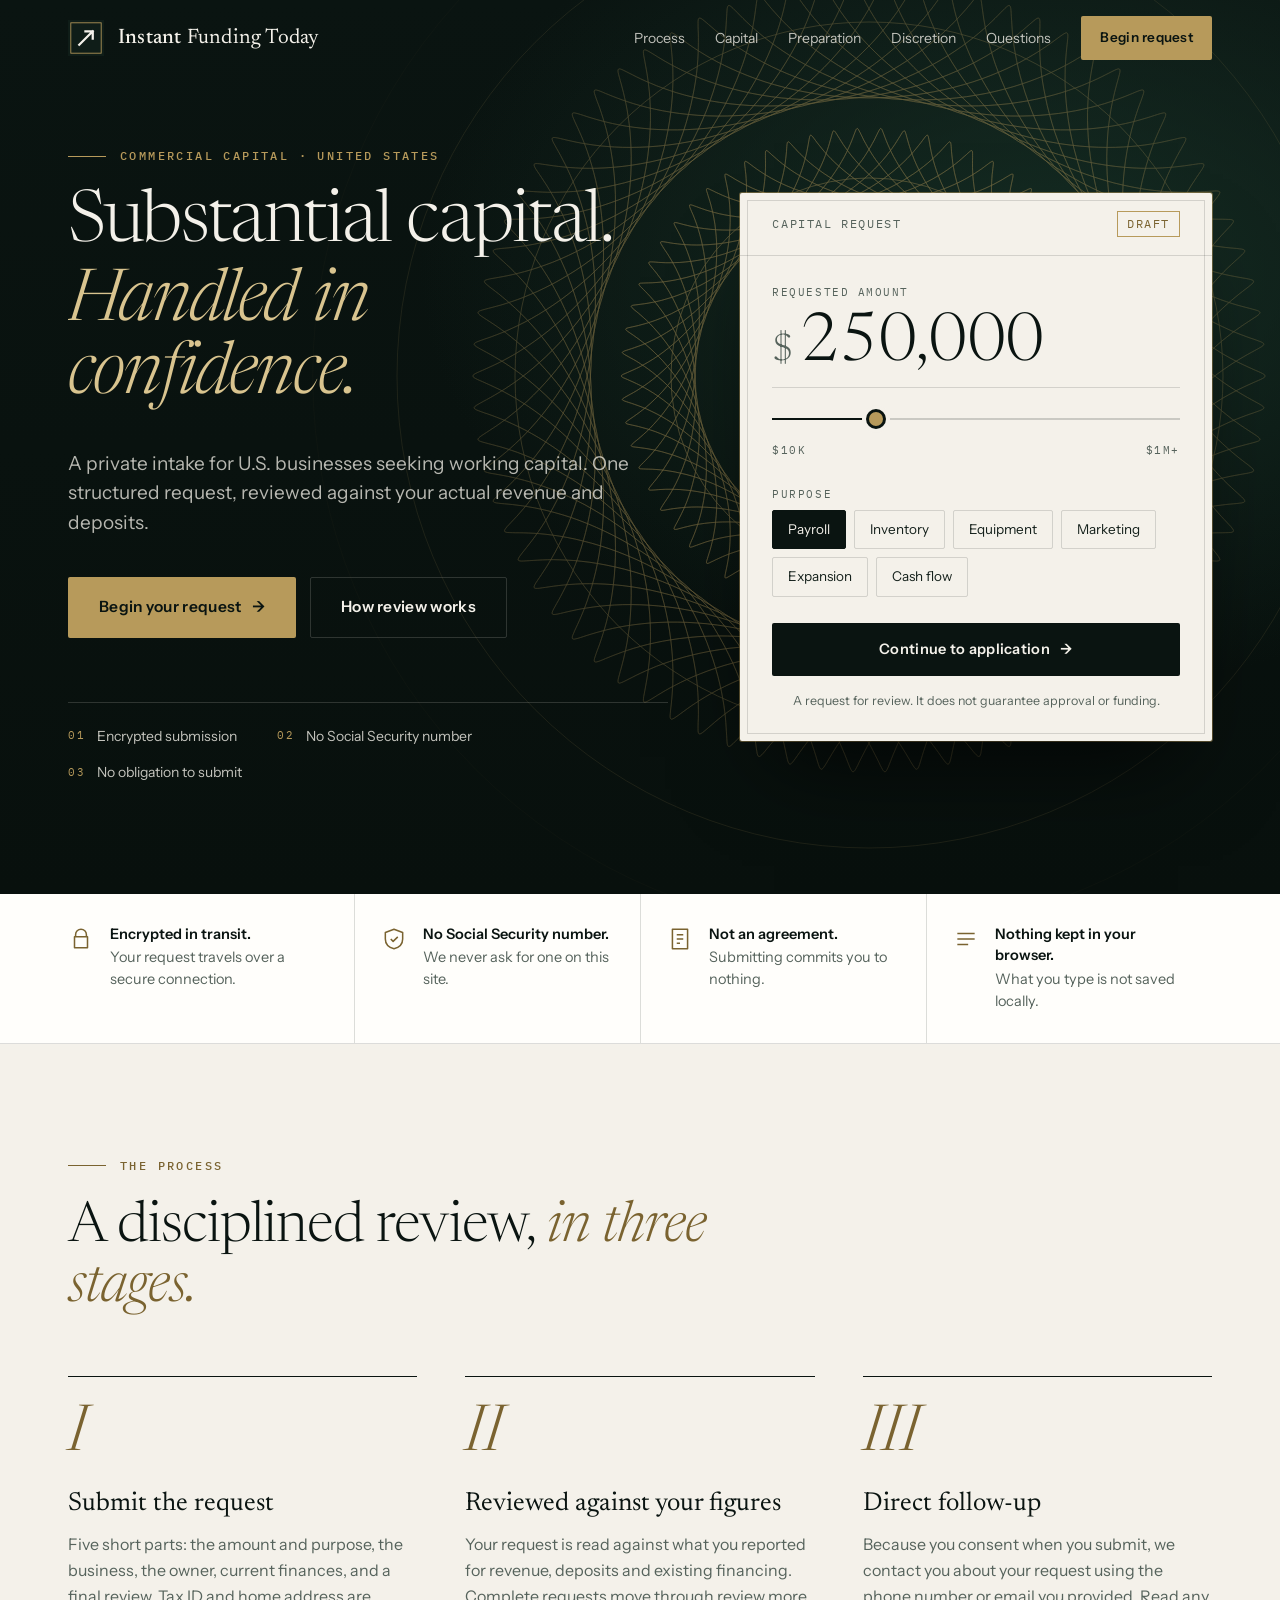
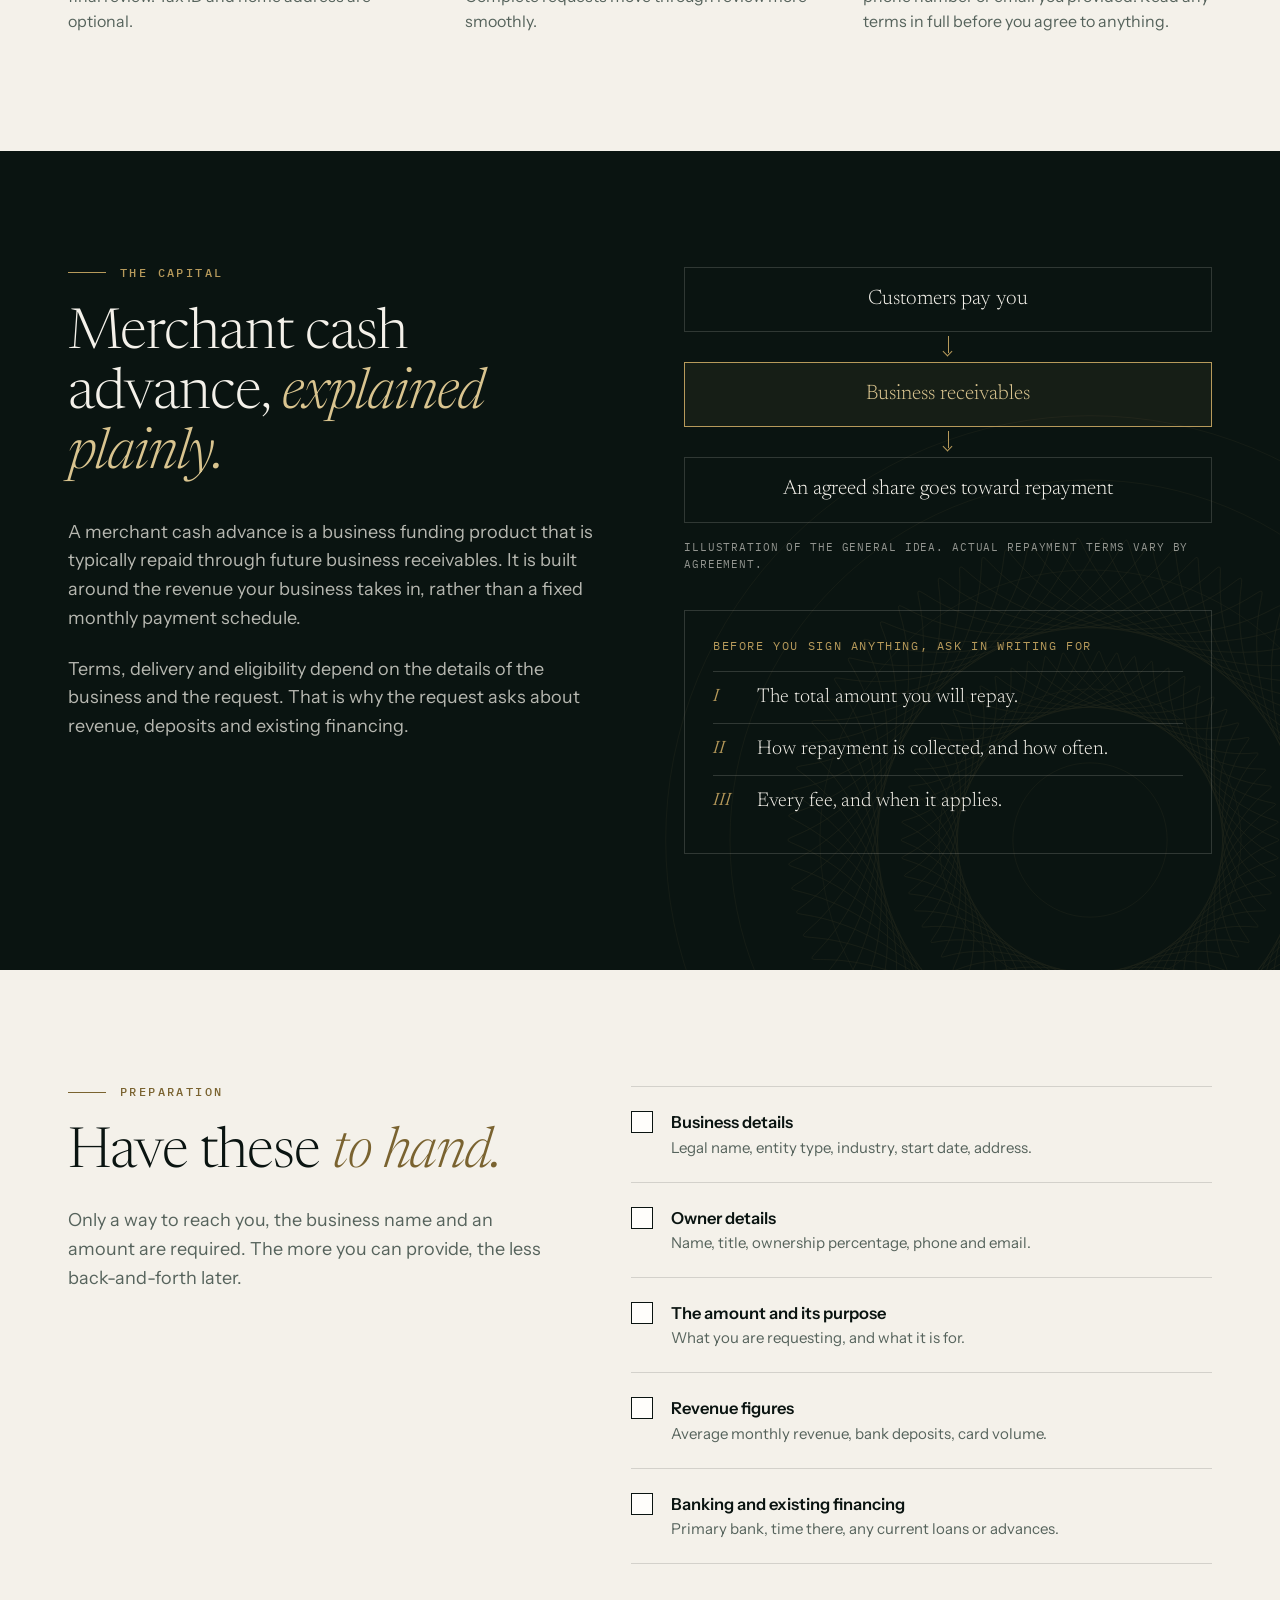
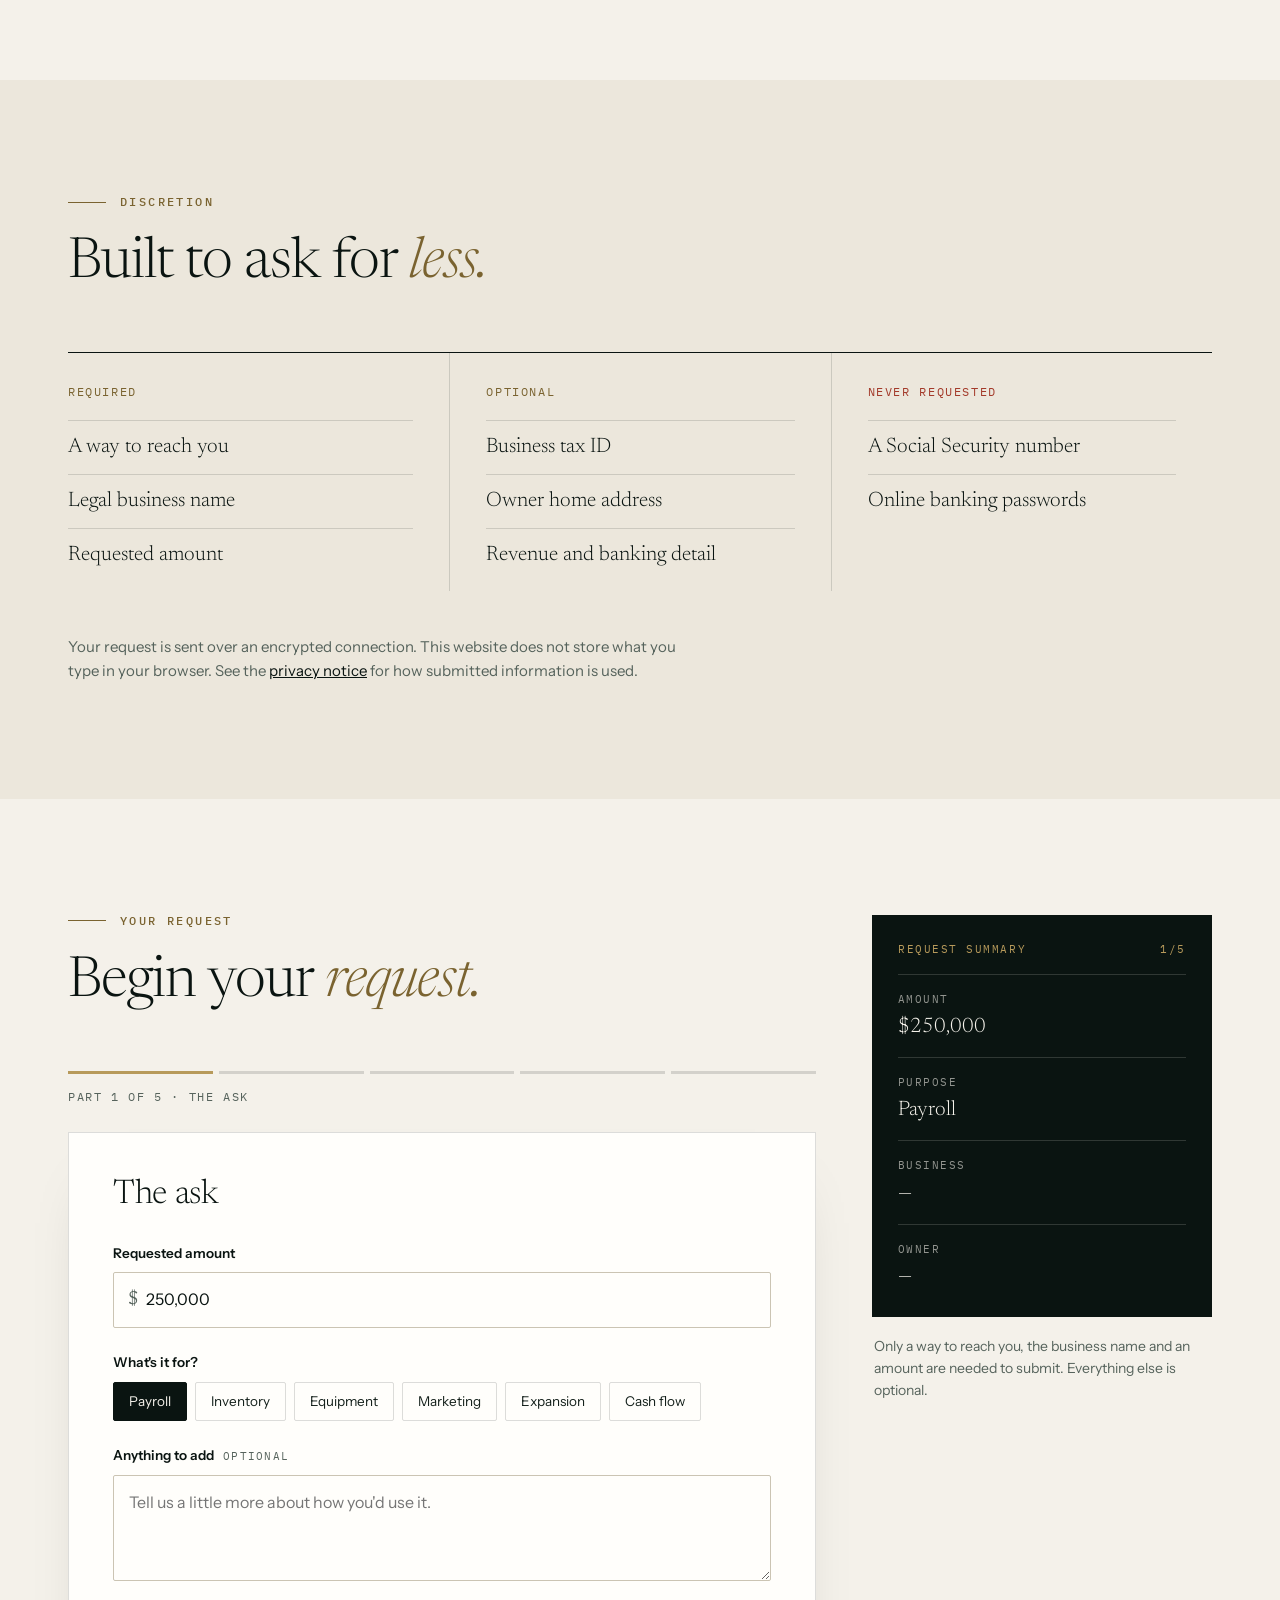
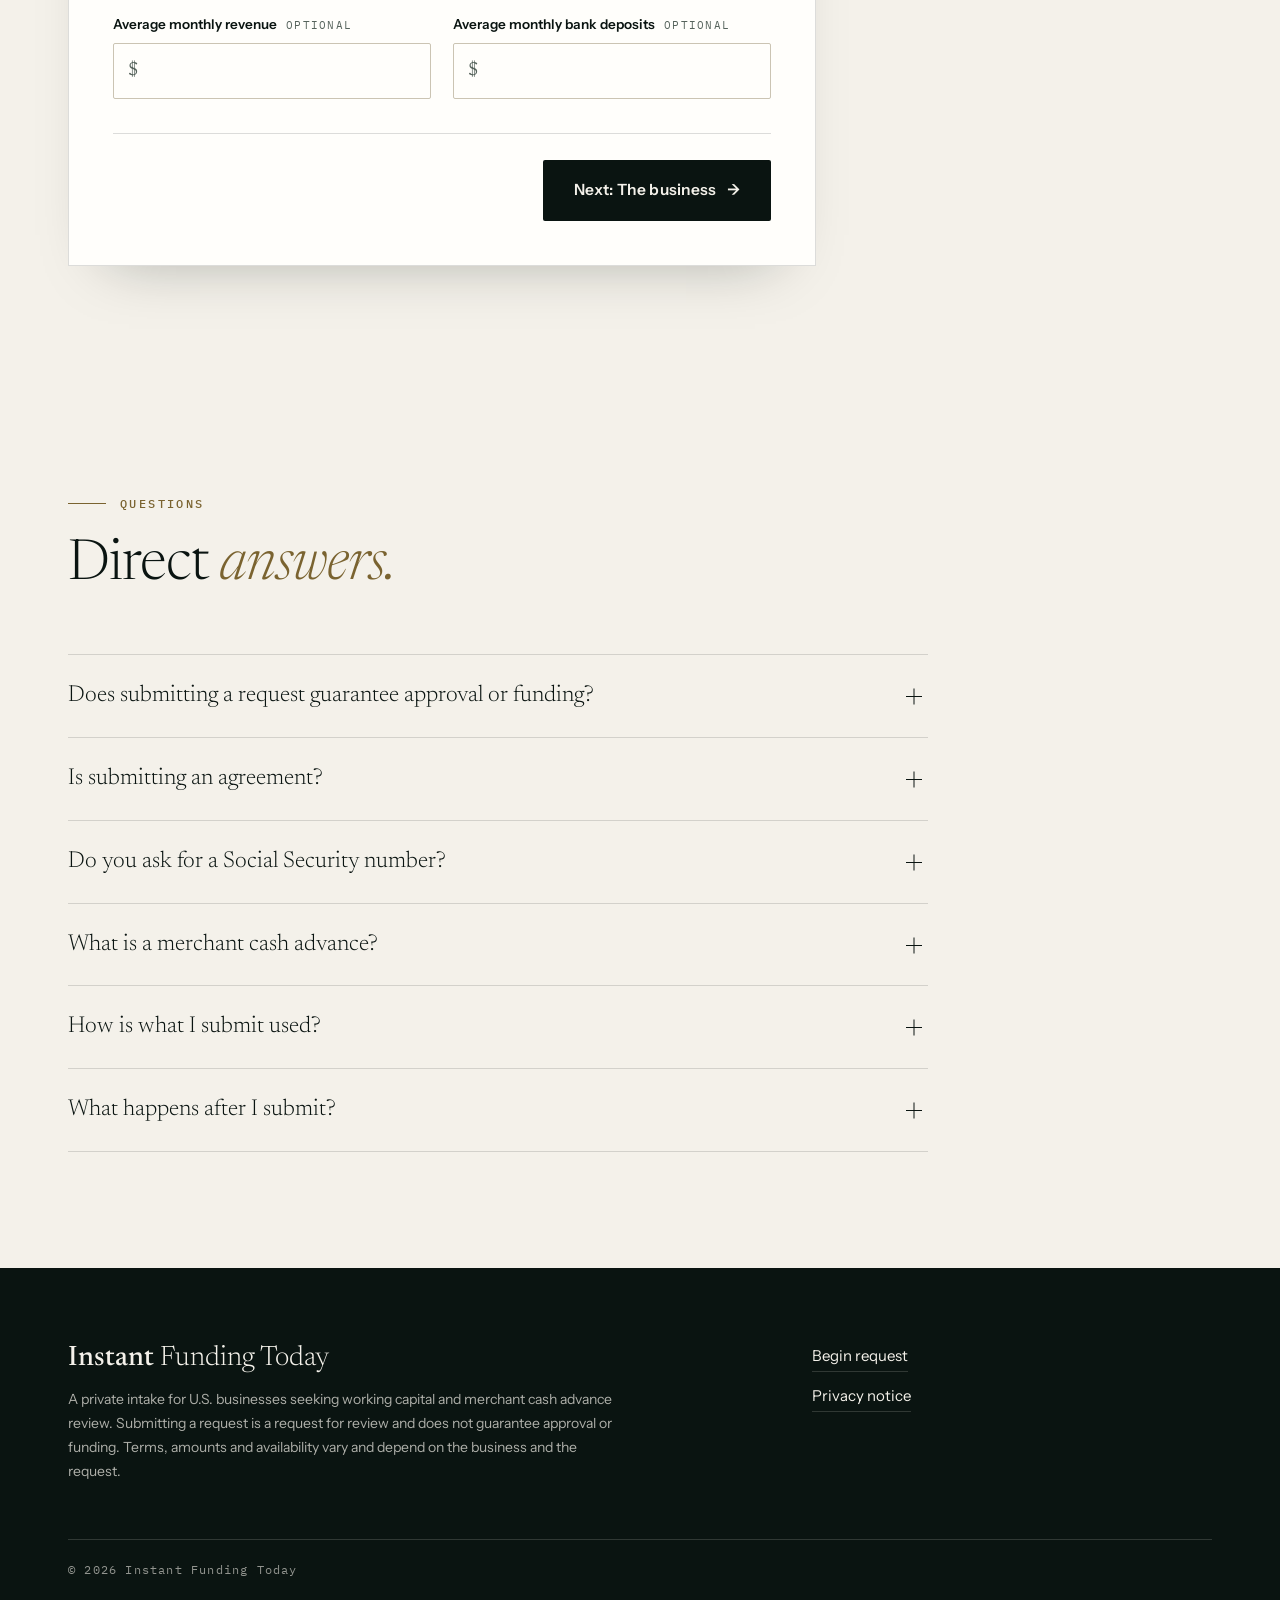
==== commit e5fc6b21: "Redesign: private-bank identity, engraved rosette, request flow; remove phone and email; add intake " ====
--- a/index.html
+++ b/index.html
@@ -3,27 +3,27 @@
 <head>
 <meta charset="utf-8">
 <meta name="viewport" content="width=device-width, initial-scale=1">
-<title>Instant Funding Today — Business funding, applied for in minutes</title>
-<meta name="description" content="Fill out one short ticket and have your business funding request reviewed. Working capital and merchant cash advance review for U.S. businesses. Submitting is not a guarantee of approval or funding.">
+<title>Instant Funding Today — Commercial capital for U.S. businesses</title>
+<meta name="description" content="A private intake for U.S. businesses seeking working capital. One structured request, reviewed against your actual revenue and deposits. Submitting is a request for review and does not guarantee approval or funding.">
 <link rel="canonical" href="https://instantfundingtoday.net/">
-<meta name="theme-color" content="#F3EDE1">
+<meta name="theme-color" content="#0A1411">
 <meta property="og:type" content="website">
 <meta property="og:site_name" content="Instant Funding Today">
-<meta property="og:title" content="Instant Funding Today — Business funding, applied for in minutes">
-<meta property="og:description" content="Fill out one short ticket and have your business funding request reviewed.">
+<meta property="og:title" content="Instant Funding Today — Commercial capital for U.S. businesses">
+<meta property="og:description" content="A private intake for U.S. businesses seeking working capital. One structured request, reviewed against your actual revenue and deposits.">
 <meta property="og:url" content="https://instantfundingtoday.net/">
 <meta name="twitter:card" content="summary">
 <link rel="icon" href="/assets/favicon.svg" type="image/svg+xml">
 <link rel="preconnect" href="https://fonts.googleapis.com">
 <link rel="preconnect" href="https://fonts.gstatic.com" crossorigin>
-<link rel="stylesheet" href="https://fonts.googleapis.com/css2?family=Bricolage+Grotesque:opsz,wght@12..96,400;12..96,600;12..96,800&family=JetBrains+Mono:wght@400;600&display=swap">
+<link rel="stylesheet" href="https://fonts.googleapis.com/css2?family=Newsreader:ital,opsz,wght@0,6..72,300;0,6..72,400;0,6..72,500;1,6..72,300;1,6..72,400&family=Instrument+Sans:wght@400;500;600&family=IBM+Plex+Mono:wght@400;500&display=swap">
 <script src="/assets/boot.js"></script>
 <link rel="stylesheet" href="/assets/style.css">
-<script type="application/ld+json">{"@context":"https://schema.org","@type":"Organization","name":"Instant Funding Today","url":"https://instantfundingtoday.net","email":"info@instantfundingtoday.net","telephone":"+1-646-807-8183","description":"Business funding intake for companies seeking working capital and merchant cash advance review."}</script>
+<script type="application/ld+json">{"@context":"https://schema.org","@type":"Organization","name":"Instant Funding Today","url":"https://instantfundingtoday.net","description":"Private intake for U.S. businesses seeking working capital and merchant cash advance review."}</script>
 <script type="application/ld+json">{"@context":"https://schema.org","@type":"FAQPage","mainEntity":[
-{"@type":"Question","name":"Does submitting the ticket guarantee approval or funding?","acceptedAnswer":{"@type":"Answer","text":"No. Submitting is a request for review. Approval, amount, terms and timing depend on the business and are never guaranteed."}},
+{"@type":"Question","name":"Does submitting a request guarantee approval or funding?","acceptedAnswer":{"@type":"Answer","text":"No. Submitting is a request for review. Approval, amount, terms and timing depend on the business and are never guaranteed."}},
 {"@type":"Question","name":"What is a merchant cash advance?","acceptedAnswer":{"@type":"Answer","text":"A merchant cash advance is a business funding product that is typically repaid through future business receivables. Terms, delivery and eligibility depend on the details of the business and the request."}},
-{"@type":"Question","name":"Do you ask for a Social Security number?","acceptedAnswer":{"@type":"Answer","text":"No. The ticket does not ask for a Social Security number. Business tax ID and the owner's home address are optional."}}]}</script>
+{"@type":"Question","name":"Do you ask for a Social Security number?","acceptedAnswer":{"@type":"Answer","text":"No. The request does not ask for a Social Security number. The business tax ID and the owner's home address are optional."}}]}</script>
 </head>
 <body>
 <a class="skip" href="#main">Skip to content</a>
@@ -31,15 +31,16 @@
 <header class="top" data-top>
   <div class="wrap top-in">
     <a class="brand" href="/" aria-label="Instant Funding Today, home">
-      <svg class="brand-mark" viewBox="0 0 64 64" aria-hidden="true"><rect width="64" height="64" rx="14" fill="currentColor"/><path d="M36 8 16 36h14l-4 20 22-30H34z" fill="var(--paper)"/><circle cx="50" cy="14" r="5" fill="var(--flare)"/></svg>
-      <span class="brand-word">Instant <b>Funding</b> Today</span>
+      <svg class="brand-mark" viewBox="0 0 64 64" aria-hidden="true"><rect width="64" height="64" fill="currentColor"/><rect x="5" y="5" width="54" height="54" fill="none" stroke="var(--brass)" stroke-width="1.5"/><path d="M20 44 44 20M44 20H31M44 20v13" fill="none" stroke="var(--paper)" stroke-width="4" stroke-linecap="square"/></svg>
+      <span class="brand-word"><b>Instant</b> Funding Today</span>
     </a>
     <nav class="top-nav" aria-label="Primary">
-      <a href="#how">How it works</a>
-      <a href="#mca">The product</a>
-      <a href="#prepare">Prepare</a>
+      <a href="#process">Process</a>
+      <a href="#capital">Capital</a>
+      <a href="#prepare">Preparation</a>
+      <a href="#discretion">Discretion</a>
       <a href="#faq">Questions</a>
-      <a class="btn btn-ink btn-sm" href="#apply">Start your ticket <span aria-hidden="true">→</span></a>
+      <a class="btn btn-brass btn-sm" href="#apply">Begin request</a>
     </nav>
   </div>
 </header>
@@ -48,114 +49,122 @@
 
 <!-- ============ HERO ============ -->
 <section class="hero">
+  <div class="rosette" aria-hidden="true"></div>
   <div class="wrap hero-in">
     <div class="hero-copy">
-      <p class="kicker"><span class="kicker-dot" aria-hidden="true"></span>Business funding intake · U.S. businesses</p>
+      <p class="eyebrow"><span class="rule" aria-hidden="true"></span>Commercial capital · United States</p>
       <h1 class="hero-h1">
-        <span class="line"><span>Working</span></span>
-        <span class="line"><span>capital,</span></span>
-        <span class="line line-flare"><span>on&nbsp;the&nbsp;clock.</span></span>
+        <span class="line"><span>Substantial capital.</span></span>
+        <span class="line"><span><em>Handled in confidence.</em></span></span>
       </h1>
-      <p class="hero-lede">One short ticket. Tell us about the business, the owner and what you need, then your request goes in for review. It is built to take about five minutes.</p>
+      <p class="hero-lede">A private intake for U.S. businesses seeking working capital. One structured request, reviewed against your actual revenue and deposits.</p>
       <div class="hero-cta">
-        <a class="btn btn-flare btn-lg" href="#apply">Start your ticket <span aria-hidden="true">→</span></a>
-        <a class="btn btn-line btn-lg" href="#how">How it works</a>
-      </div>
-      <p class="hero-fine">Submitting is a request for review. It does not guarantee approval or funding.</p>
-    </div>
-
-    <!-- The ticket: this is step one of the application. -->
-    <div class="ticket-stage" data-tilt-stage>
-      <form class="ticket" data-hero-ticket aria-label="Start your funding ticket" novalidate>
-        <div class="ticket-head">
-          <span class="mono">NO. <b data-ticket-no>0001</b></span>
-          <span class="mono">FUNDING TICKET</span>
+        <a class="btn btn-brass btn-lg" href="#apply">Begin your request <span aria-hidden="true">→</span></a>
+        <a class="btn btn-ghost btn-lg" href="#process">How review works</a>
+      </div>
+      <ul class="hero-facts" aria-label="At a glance">
+        <li><span class="mono">01</span>Encrypted submission</li>
+        <li><span class="mono">02</span>No Social Security number</li>
+        <li><span class="mono">03</span>No obligation to submit</li>
+      </ul>
+    </div>
+
+    <!-- Step one of the application. -->
+    <form class="req" data-hero-form aria-label="Start your capital request" novalidate>
+      <div class="req-head">
+        <span class="mono">Capital request</span>
+        <span class="mono req-tag">Draft</span>
+      </div>
+      <div class="req-body">
+        <label class="req-label mono" for="hero-amount-num">Requested amount</label>
+        <div class="req-amount">
+          <span class="req-cur" aria-hidden="true">$</span>
+          <input id="hero-amount-num" class="req-amount-input" inputmode="numeric" autocomplete="off" value="250,000" aria-describedby="hero-amount-hint">
         </div>
-        <div class="ticket-body">
-          <label class="ticket-label mono" for="hero-amount-num">I'm requesting</label>
-          <div class="ticket-amount">
-            <span class="ticket-cur" aria-hidden="true">$</span>
-            <input id="hero-amount-num" class="ticket-amount-input" inputmode="numeric" autocomplete="off" value="50,000" aria-describedby="hero-amount-hint">
-          </div>
-          <input class="range" type="range" min="5000" max="500000" step="5000" value="50000" aria-label="Requested amount" data-hero-range>
-          <div class="range-scale mono" aria-hidden="true"><span>$5K</span><span>$500K+</span></div>
-          <p id="hero-amount-hint" class="sr-only">Type an amount or drag the slider. You can change it later.</p>
-
-          <p class="ticket-label mono">To use for</p>
-          <div class="chips" role="group" aria-label="Use of funds" data-hero-uses>
-            <button type="button" class="chip" aria-pressed="true" data-use="Payroll">Payroll</button>
-            <button type="button" class="chip" aria-pressed="false" data-use="Inventory">Inventory</button>
-            <button type="button" class="chip" aria-pressed="false" data-use="Equipment">Equipment</button>
-            <button type="button" class="chip" aria-pressed="false" data-use="Marketing">Marketing</button>
-            <button type="button" class="chip" aria-pressed="false" data-use="Expansion">Expansion</button>
-            <button type="button" class="chip" aria-pressed="false" data-use="Cash flow">Cash flow</button>
-          </div>
-          <a class="btn btn-ink btn-block" href="#apply" data-hero-go>Fill in the rest <span aria-hidden="true">→</span></a>
+        <input class="range" type="range" min="10000" max="1000000" step="10000" value="250000" aria-label="Requested amount" data-hero-range>
+        <div class="range-scale mono" aria-hidden="true"><span>$10K</span><span>$1M+</span></div>
+        <p id="hero-amount-hint" class="sr-only">Type an amount or drag the slider. You can change it later.</p>
+
+        <p class="req-label mono">Purpose</p>
+        <div class="chips" role="group" aria-label="Use of funds" data-hero-uses>
+          <button type="button" class="chip" aria-pressed="true" data-use="Payroll">Payroll</button>
+          <button type="button" class="chip" aria-pressed="false" data-use="Inventory">Inventory</button>
+          <button type="button" class="chip" aria-pressed="false" data-use="Equipment">Equipment</button>
+          <button type="button" class="chip" aria-pressed="false" data-use="Marketing">Marketing</button>
+          <button type="button" class="chip" aria-pressed="false" data-use="Expansion">Expansion</button>
+          <button type="button" class="chip" aria-pressed="false" data-use="Cash flow">Cash flow</button>
         </div>
-        <div class="perf" aria-hidden="true"><i></i><i></i><i></i><i></i><i></i><i></i><i></i><i></i><i></i><i></i><i></i><i></i><i></i><i></i><i></i><i></i><i></i><i></i><i></i><i></i><i></i><i></i><i></i><i></i></div>
-        <div class="ticket-stub">
-          <svg class="barcode" data-barcode viewBox="0 0 240 44" preserveAspectRatio="none" role="img" aria-label="Decorative barcode"></svg>
-          <span class="mono ticket-stub-txt"><span data-stub-amt>$50,000</span> · FOR REVIEW</span>
-        </div>
-        <div class="stamp" aria-hidden="true">FOR<br>REVIEW</div>
-      </form>
-      <div class="ticket-shadow" aria-hidden="true"></div>
-    </div>
-  </div>
-
-  <div class="ticker" aria-hidden="true">
-    <div class="ticker-track">
-      <span>WORKING CAPITAL</span><i>◆</i><span>MERCHANT CASH ADVANCE REVIEW</span><i>◆</i><span>REVENUE-BASED</span><i>◆</i><span>5-MINUTE TICKET</span><i>◆</i><span>NO SSN ASKED</span><i>◆</i><span>NOT A GUARANTEE</span><i>◆</i>
-      <span>WORKING CAPITAL</span><i>◆</i><span>MERCHANT CASH ADVANCE REVIEW</span><i>◆</i><span>REVENUE-BASED</span><i>◆</i><span>5-MINUTE TICKET</span><i>◆</i><span>NO SSN ASKED</span><i>◆</i><span>NOT A GUARANTEE</span><i>◆</i>
-    </div>
-  </div>
-</section>
-
-<!-- ============ HOW IT WORKS ============ -->
-<section class="section" id="how">
+        <a class="btn btn-ink btn-block" href="#apply" data-hero-go>Continue to application <span aria-hidden="true">→</span></a>
+        <p class="req-fine">A request for review. It does not guarantee approval or funding.</p>
+      </div>
+    </form>
+  </div>
+</section>
+
+<!-- ============ ASSURANCES ============ -->
+<section class="assure" aria-label="How your information is handled">
+  <div class="wrap assure-in">
+    <div class="as" data-reveal><svg viewBox="0 0 24 24" aria-hidden="true"><path d="M7 10V8a5 5 0 0 1 10 0v2M6 10h12v10H6z"/></svg><p><b>Encrypted in transit.</b> Your request travels over a secure connection.</p></div>
+    <div class="as" data-reveal><svg viewBox="0 0 24 24" aria-hidden="true"><path d="M12 3 4 6v6c0 4.5 3.2 7.8 8 9 4.8-1.2 8-4.5 8-9V6z"/><path d="m9 12 2.2 2.2L15.5 10"/></svg><p><b>No Social Security number.</b> We never ask for one on this site.</p></div>
+    <div class="as" data-reveal><svg viewBox="0 0 24 24" aria-hidden="true"><rect x="5" y="3" width="14" height="18"/><path d="M9 8h6M9 12h6M9 16h3"/></svg><p><b>Not an agreement.</b> Submitting commits you to nothing.</p></div>
+    <div class="as" data-reveal><svg viewBox="0 0 24 24" aria-hidden="true"><path d="M4 7h16M4 12h16M4 17h10"/></svg><p><b>Nothing kept in your browser.</b> What you type is not saved locally.</p></div>
+  </div>
+</section>
+
+<!-- ============ PROCESS ============ -->
+<section class="section" id="process">
   <div class="wrap">
     <div class="sec-head" data-reveal>
-      <p class="kicker"><span class="kicker-dot" aria-hidden="true"></span>How it works</p>
-      <h2 class="h2">Three steps. <em>No branch visit.</em></h2>
-    </div>
-    <ol class="steps">
-      <li class="step" data-reveal>
-        <span class="step-no mono">01</span>
-        <h3>Fill the ticket</h3>
-        <p>Five short parts: what you're asking for, the business, the owner, current finances, and a quick review. Tax ID and home address are optional.</p>
+      <p class="eyebrow"><span class="rule" aria-hidden="true"></span>The process</p>
+      <h2 class="h2">A disciplined review, <em>in three stages.</em></h2>
+    </div>
+    <ol class="stages">
+      <li class="stage" data-reveal>
+        <span class="num" aria-hidden="true">I</span>
+        <h3>Submit the request</h3>
+        <p>Five short parts: the amount and purpose, the business, the owner, current finances, and a final review. Tax ID and home address are optional.</p>
       </li>
-      <li class="step" data-reveal>
-        <span class="step-no mono">02</span>
-        <h3>It gets reviewed</h3>
-        <p>Your submission is read against what you told us about revenue, deposits and existing financing. Complete tickets move through review more smoothly.</p>
+      <li class="stage" data-reveal>
+        <span class="num" aria-hidden="true">II</span>
+        <h3>Reviewed against your figures</h3>
+        <p>Your request is read against what you reported for revenue, deposits and existing financing. Complete requests move through review more smoothly.</p>
       </li>
-      <li class="step" data-reveal>
-        <span class="step-no mono">03</span>
-        <h3>You hear from us</h3>
-        <p>Because you consent when you submit, we contact you about your request using the phone number or email you gave. Read any terms in full before you agree to anything.</p>
+      <li class="stage" data-reveal>
+        <span class="num" aria-hidden="true">III</span>
+        <h3>Direct follow-up</h3>
+        <p>Because you consent when you submit, we contact you about your request using the phone number or email you provided. Read any terms in full before you agree to anything.</p>
       </li>
     </ol>
   </div>
 </section>
 
-<!-- ============ THE PRODUCT ============ -->
-<section class="section band" id="mca">
-  <div class="wrap mca">
-    <div class="mca-copy" data-reveal>
-      <p class="kicker kicker-inv"><span class="kicker-dot" aria-hidden="true"></span>The product, in plain English</p>
-      <h2 class="h2 h2-inv">What a merchant cash advance <em>actually is.</em></h2>
-      <p class="mca-p">A merchant cash advance is a business funding product that is typically repaid through future business receivables. It is built around the revenue your business takes in, rather than a fixed monthly payment schedule.</p>
-      <p class="mca-p">Terms, delivery and eligibility depend on the details of the business and the request. That is why the ticket asks about revenue, deposits and existing financing.</p>
-      <p class="mca-note"><b>Before you sign anything,</b> ask for the total amount you will repay, how repayment is collected, and any fees, in writing.</p>
-    </div>
-    <figure class="flow" data-reveal aria-label="Diagram: how repayment from receivables typically works">
-      <div class="flow-row"><span class="flow-node">Customers pay you</span></div>
-      <div class="flow-arrow" aria-hidden="true">↓</div>
-      <div class="flow-row"><span class="flow-node flow-node-hi">Business receivables</span></div>
-      <div class="flow-arrow" aria-hidden="true">↓</div>
-      <div class="flow-row"><span class="flow-node">Agreed share goes toward repayment</span></div>
-      <figcaption class="mono">Illustration of the general idea. Actual repayment terms vary by agreement.</figcaption>
-    </figure>
+<!-- ============ CAPITAL ============ -->
+<section class="section dark" id="capital">
+  <div class="wrap cap">
+    <div class="cap-copy" data-reveal>
+      <p class="eyebrow eyebrow-inv"><span class="rule" aria-hidden="true"></span>The capital</p>
+      <h2 class="h2 h2-inv">Merchant cash advance, <em>explained plainly.</em></h2>
+      <p class="cap-p">A merchant cash advance is a business funding product that is typically repaid through future business receivables. It is built around the revenue your business takes in, rather than a fixed monthly payment schedule.</p>
+      <p class="cap-p">Terms, delivery and eligibility depend on the details of the business and the request. That is why the request asks about revenue, deposits and existing financing.</p>
+    </div>
+    <div class="cap-side" data-reveal>
+      <figure class="flow" aria-label="Diagram: how repayment from receivables typically works">
+        <div class="flow-node">Customers pay you</div>
+        <div class="flow-arrow" aria-hidden="true"></div>
+        <div class="flow-node flow-hi">Business receivables</div>
+        <div class="flow-arrow" aria-hidden="true"></div>
+        <div class="flow-node">An agreed share goes toward repayment</div>
+        <figcaption class="mono">Illustration of the general idea. Actual repayment terms vary by agreement.</figcaption>
+      </figure>
+      <div class="sign">
+        <p class="mono sign-h">Before you sign anything, ask in writing for</p>
+        <ol>
+          <li>The total amount you will repay.</li>
+          <li>How repayment is collected, and how often.</li>
+          <li>Every fee, and when it applies.</li>
+        </ol>
+      </div>
+    </div>
   </div>
 </section>
 
@@ -163,17 +172,42 @@
 <section class="section" id="prepare">
   <div class="wrap prep">
     <div class="sec-head" data-reveal>
-      <p class="kicker"><span class="kicker-dot" aria-hidden="true"></span>Before you start</p>
-      <h2 class="h2">Have these <em>handy.</em></h2>
-      <p class="lede">None of it is mandatory except a way to reach you. But the more you can fill in, the less back-and-forth later. Tick them off as you gather them.</p>
+      <p class="eyebrow"><span class="rule" aria-hidden="true"></span>Preparation</p>
+      <h2 class="h2">Have these <em>to hand.</em></h2>
+      <p class="lede">Only a way to reach you, the business name and an amount are required. The more you can provide, the less back-and-forth later.</p>
     </div>
     <ul class="checklist" data-reveal>
-      <li><label><input type="checkbox"><span class="box" aria-hidden="true"></span><span><b>Basic business details</b><em>Legal name, entity type, industry, start date, address.</em></span></label></li>
-      <li><label><input type="checkbox"><span class="box" aria-hidden="true"></span><span><b>Owner contact information</b><em>Name, title, ownership percentage, phone and email.</em></span></label></li>
-      <li><label><input type="checkbox"><span class="box" aria-hidden="true"></span><span><b>The amount you want</b><em>And what the money is for.</em></span></label></li>
-      <li><label><input type="checkbox"><span class="box" aria-hidden="true"></span><span><b>Revenue information</b><em>Average monthly revenue, bank deposits, card volume.</em></span></label></li>
-      <li><label><input type="checkbox"><span class="box" aria-hidden="true"></span><span><b>Banking and current financing</b><em>Primary bank, time there, any existing loans or advances.</em></span></label></li>
+      <li><label><input type="checkbox"><span class="box" aria-hidden="true"></span><span><b>Business details</b><em>Legal name, entity type, industry, start date, address.</em></span></label></li>
+      <li><label><input type="checkbox"><span class="box" aria-hidden="true"></span><span><b>Owner details</b><em>Name, title, ownership percentage, phone and email.</em></span></label></li>
+      <li><label><input type="checkbox"><span class="box" aria-hidden="true"></span><span><b>The amount and its purpose</b><em>What you are requesting, and what it is for.</em></span></label></li>
+      <li><label><input type="checkbox"><span class="box" aria-hidden="true"></span><span><b>Revenue figures</b><em>Average monthly revenue, bank deposits, card volume.</em></span></label></li>
+      <li><label><input type="checkbox"><span class="box" aria-hidden="true"></span><span><b>Banking and existing financing</b><em>Primary bank, time there, any current loans or advances.</em></span></label></li>
     </ul>
+  </div>
+</section>
+
+<!-- ============ DISCRETION ============ -->
+<section class="section tint" id="discretion">
+  <div class="wrap">
+    <div class="sec-head" data-reveal>
+      <p class="eyebrow"><span class="rule" aria-hidden="true"></span>Discretion</p>
+      <h2 class="h2">Built to ask for <em>less.</em></h2>
+    </div>
+    <div class="ledger3">
+      <div class="col" data-reveal>
+        <p class="mono col-h">Required</p>
+        <ul><li>A way to reach you</li><li>Legal business name</li><li>Requested amount</li></ul>
+      </div>
+      <div class="col" data-reveal>
+        <p class="mono col-h">Optional</p>
+        <ul><li>Business tax ID</li><li>Owner home address</li><li>Revenue and banking detail</li></ul>
+      </div>
+      <div class="col col-never" data-reveal>
+        <p class="mono col-h">Never requested</p>
+        <ul><li>A Social Security number</li><li>Online banking passwords</li></ul>
+      </div>
+    </div>
+    <p class="fineprint" data-reveal>Your request is sent over an encrypted connection. This website does not store what you type in your browser. See the <a href="/privacy/">privacy notice</a> for how submitted information is used.</p>
   </div>
 </section>
 
@@ -182,8 +216,8 @@
   <div class="wrap apply-in">
     <div class="apply-main">
       <div class="sec-head" data-reveal>
-        <p class="kicker"><span class="kicker-dot" aria-hidden="true"></span>Your ticket</p>
-        <h2 class="h2">Let's fill it <em>in.</em></h2>
+        <p class="eyebrow"><span class="rule" aria-hidden="true"></span>Your request</p>
+        <h2 class="h2">Begin your <em>request.</em></h2>
       </div>
 
       <div class="progress" data-progress aria-hidden="true">
@@ -193,6 +227,7 @@
 
       <form class="app-form" data-app-form novalidate autocomplete="on">
         <input class="hp" type="text" name="honeypot" tabindex="-1" autocomplete="off" aria-hidden="true">
+
 
         <!-- 1 THE ASK -->
         <fieldset class="part is-active" data-part="0" data-title="The ask">
@@ -374,35 +409,30 @@
         <div class="form-nav">
           <button type="button" class="btn btn-line" data-back hidden>← Back</button>
           <button type="button" class="btn btn-ink btn-lg" data-next>Next: The business <span aria-hidden="true">→</span></button>
-          <button type="submit" class="btn btn-flare btn-lg" data-submit hidden>Send my ticket <span aria-hidden="true">→</span></button>
+          <button type="submit" class="btn btn-brass btn-lg" data-submit hidden>Submit request <span aria-hidden="true">→</span></button>
         </div>
       </form>
 
       <div class="done" data-done hidden tabindex="-1">
-        <div class="done-ticket">
-          <p class="mono">TICKET RECEIVED</p>
-          <p class="done-no">№ <b data-done-no>—</b></p>
-          <div class="stamp stamp-big" aria-hidden="true">RECEIVED</div>
-        </div>
+        <svg class="done-mark" viewBox="0 0 48 48" aria-hidden="true"><circle cx="24" cy="24" r="22"/><path d="m14 25 7 7 13-15"/></svg>
+        <p class="mono">Request received</p>
+        <p class="done-no">Reference <b data-done-no>—</b></p>
         <h3 class="h3">Your request is in.</h3>
-        <p>Keep your ticket number handy. We'll be in touch using the contact details you provided. Remember that submitting is a request for review, not a guarantee of approval or funding.</p>
-        <p class="done-contact">Questions? <a href="mailto:info@instantfundingtoday.net">info@instantfundingtoday.net</a> · <a href="tel:+16468078183">(646) 807-8183</a></p>
-      </div>
-    </div>
-
-    <aside class="apply-side" aria-label="Your ticket so far">
+        <p>Keep your reference number. We'll follow up using the contact details you provided. Submitting is a request for review, not a guarantee of approval or funding.</p>
+      </div>
+    </div>
+
+    <aside class="apply-side" aria-label="Your request so far">
       <div class="mini">
-        <div class="ticket-head"><span class="mono">YOUR TICKET</span><span class="mono" data-mini-step>1/5</span></div>
+        <div class="mini-head"><span class="mono">Request summary</span><span class="mono" data-mini-step>1/5</span></div>
         <dl class="mini-list">
-          <div><dt class="mono">Requesting</dt><dd data-mini="amount">—</dd></div>
-          <div><dt class="mono">For</dt><dd data-mini="uses">—</dd></div>
+          <div><dt class="mono">Amount</dt><dd data-mini="amount">—</dd></div>
+          <div><dt class="mono">Purpose</dt><dd data-mini="uses">—</dd></div>
           <div><dt class="mono">Business</dt><dd data-mini="business">—</dd></div>
           <div><dt class="mono">Owner</dt><dd data-mini="owner">—</dd></div>
         </dl>
-        <div class="perf perf-sm" aria-hidden="true"><i></i><i></i><i></i><i></i><i></i><i></i><i></i><i></i><i></i><i></i><i></i><i></i></div>
-        <svg class="barcode" data-barcode-mini viewBox="0 0 240 36" preserveAspectRatio="none" aria-hidden="true"></svg>
-      </div>
-      <p class="side-note">Only a way to reach you, your business name and an amount are needed to submit. Everything else is optional.</p>
+      </div>
+      <p class="side-note">Only a way to reach you, the business name and an amount are needed to submit. Everything else is optional.</p>
     </aside>
   </div>
 </section>
@@ -411,16 +441,16 @@
 <section class="section" id="faq">
   <div class="wrap faq-wrap">
     <div class="sec-head" data-reveal>
-      <p class="kicker"><span class="kicker-dot" aria-hidden="true"></span>Questions</p>
-      <h2 class="h2">The straight <em>answers.</em></h2>
+      <p class="eyebrow"><span class="rule" aria-hidden="true"></span>Questions</p>
+      <h2 class="h2">Direct <em>answers.</em></h2>
     </div>
     <div class="faq" data-reveal>
-      <details><summary>Does submitting the ticket guarantee approval or funding?<span class="pm" aria-hidden="true"></span></summary><p>No. Submitting is a request for review. Approval, amount, terms and timing depend on the business and are never guaranteed.</p></details>
-      <details><summary>Is submitting an agreement?<span class="pm" aria-hidden="true"></span></summary><p>No. Sending a ticket asks us to review your request and contact you. You are not agreeing to any funding terms by submitting it. Read every term in full before you agree to anything.</p></details>
-      <details><summary>Do you ask for a Social Security number?<span class="pm" aria-hidden="true"></span></summary><p>No. The ticket does not ask for one. The business tax ID and the owner's home address are optional, and we may ask for them later if your request moves forward.</p></details>
-      <details><summary>What's a merchant cash advance?<span class="pm" aria-hidden="true"></span></summary><p>A business funding product that is typically repaid through future business receivables. Terms, delivery and eligibility depend on the details of the business and the request.</p></details>
-      <details><summary>How do you use what I submit?<span class="pm" aria-hidden="true"></span></summary><p>To review your funding request and to contact you about it. See the <a href="/privacy/">privacy notice</a> for details.</p></details>
-      <details><summary>How do I reach someone?<span class="pm" aria-hidden="true"></span></summary><p>Email <a href="mailto:info@instantfundingtoday.net">info@instantfundingtoday.net</a> or call <a href="tel:+16468078183">(646) 807-8183</a>.</p></details>
+      <details><summary>Does submitting a request guarantee approval or funding?<span class="pm" aria-hidden="true"></span></summary><p>No. Submitting is a request for review. Approval, amount, terms and timing depend on the business and are never guaranteed.</p></details>
+      <details><summary>Is submitting an agreement?<span class="pm" aria-hidden="true"></span></summary><p>No. Sending a request asks us to review it and follow up with you. You are not agreeing to any funding terms by submitting. Read every term in full before you agree to anything.</p></details>
+      <details><summary>Do you ask for a Social Security number?<span class="pm" aria-hidden="true"></span></summary><p>No. The request does not ask for one. The business tax ID and the owner's home address are optional, and may be requested later if your request moves forward.</p></details>
+      <details><summary>What is a merchant cash advance?<span class="pm" aria-hidden="true"></span></summary><p>A business funding product that is typically repaid through future business receivables. Terms, delivery and eligibility depend on the details of the business and the request.</p></details>
+      <details><summary>How is what I submit used?<span class="pm" aria-hidden="true"></span></summary><p>To review your funding request and to follow up with you about it. See the <a href="/privacy/">privacy notice</a> for details.</p></details>
+      <details><summary>What happens after I submit?<span class="pm" aria-hidden="true"></span></summary><p>Your request is reviewed, and you are contacted using the phone number or email you provided. Keep the reference number shown on screen after you submit.</p></details>
     </div>
   </div>
 </section>
@@ -430,13 +460,12 @@
 <footer class="foot">
   <div class="wrap foot-in">
     <div>
-      <p class="foot-brand">Instant <b>Funding</b> Today</p>
-      <p class="foot-fine">Business funding intake for companies seeking working capital and merchant cash advance review. Submitting a ticket is a request for review and does not guarantee approval or funding. Terms, amounts and availability vary and depend on the business and the request.</p>
+      <p class="foot-brand"><b>Instant</b> Funding Today</p>
+      <p class="foot-fine">A private intake for U.S. businesses seeking working capital and merchant cash advance review. Submitting a request is a request for review and does not guarantee approval or funding. Terms, amounts and availability vary and depend on the business and the request.</p>
     </div>
     <div class="foot-links">
-      <a href="mailto:info@instantfundingtoday.net">info@instantfundingtoday.net</a>
-      <a href="tel:+16468078183">(646) 807-8183</a>
-      <a href="/privacy/">Privacy</a>
+      <a href="#apply">Begin request</a>
+      <a href="/privacy/">Privacy notice</a>
     </div>
   </div>
   <div class="wrap foot-bar"><span>© <span data-year>2026</span> Instant Funding Today</span></div>
--- a/assets/style.css
+++ b/assets/style.css
@@ -1,322 +1,322 @@
-/* Instant Funding Today — paper, ink and one loud orange. */
-:root {
-  --paper: #F3EDE1;
-  --paper-2: #EAE2D2;
-  --card: #FBF8F1;
-  --ink: #14110F;
-  --ink-2: #3A342E;
-  --mute: #6B6258;
-  --line: #D8CFBD;
-  --flare: #E8421A;
-  --flare-ink: #B92F0C;
-  --pine: #0F3D2E;
-  --pine-2: #174D3B;
-  --ok: #1F7A4C;
-  --bad: #B3261E;
-  --sans: "Bricolage Grotesque", ui-sans-serif, system-ui, -apple-system, "Segoe UI", sans-serif;
-  --mono: "JetBrains Mono", ui-monospace, "SF Mono", Menlo, monospace;
-  --ease: cubic-bezier(.2,.7,.2,1);
-  --wrap: 1180px;
-  --r: 18px;
+/* Instant Funding Today — private-bank identity. Ink green, ivory, brass hairlines. No inline styles anywhere (CSP). */
+:root{
+  --ink:#0A1411; --ink2:#0F1D18; --ink3:#173026;
+  --paper:#F4F1EA; --paper2:#ECE7DC; --white:#FFFEFB;
+  --text:#14201B; --muted:#56635C; --muted-inv:rgba(244,241,234,.58);
+  --brass:#B79A5B; --brass-l:#D9C48F; --brass-d:#7A6330;
+  --line:rgba(10,20,17,.14); --line-inv:rgba(244,241,234,.16);
+  --err:#A33A2A;
+  --serif:'Newsreader',Georgia,'Times New Roman',serif;
+  --sans:'Instrument Sans',system-ui,-apple-system,'Segoe UI',sans-serif;
+  --mono:'IBM Plex Mono',ui-monospace,Menlo,monospace;
+  --ease:cubic-bezier(.2,.7,.2,1);
 }
-*, *::before, *::after { box-sizing: border-box; }
-html { scroll-behavior: smooth; scroll-padding-top: 84px; -webkit-text-size-adjust: 100%; }
-body { margin: 0; background: var(--paper); color: var(--ink); font-family: var(--sans); font-size: 17px; line-height: 1.6; -webkit-font-smoothing: antialiased; overflow-x: hidden; }
-body::before { content: ""; position: fixed; inset: 0; z-index: 90; pointer-events: none; opacity: .07; mix-blend-mode: multiply; background-image: url("data:image/svg+xml,%3Csvg xmlns='http://www.w3.org/2000/svg' width='180' height='180'%3E%3Cfilter id='n'%3E%3CfeTurbulence type='fractalNoise' baseFrequency='.85' numOctaves='2' stitchTiles='stitch'/%3E%3CfeColorMatrix values='0 0 0 0 0  0 0 0 0 0  0 0 0 0 0  0 0 0 .9 0'/%3E%3C/filter%3E%3Crect width='100%25' height='100%25' filter='url(%23n)'/%3E%3C/svg%3E"); }
-img, svg { display: block; max-width: 100%; }
-a { color: inherit; }
-p { margin: 0 0 1em; }
-button, input, select, textarea { font: inherit; color: inherit; }
-:focus-visible { outline: 3px solid var(--flare); outline-offset: 3px; border-radius: 6px; }
-::selection { background: var(--ink); color: var(--paper); }
-.wrap { width: 100%; max-width: var(--wrap); margin: 0 auto; padding: 0 24px; }
-.mono { font-family: var(--mono); font-size: .72rem; letter-spacing: .08em; text-transform: uppercase; }
-.sr-only { position: absolute; width: 1px; height: 1px; overflow: hidden; clip: rect(0 0 0 0); white-space: nowrap; }
-.skip { position: absolute; left: 12px; top: -60px; z-index: 200; background: var(--ink); color: var(--paper); padding: 10px 16px; border-radius: 10px; }
-.skip:focus { top: 12px; }
+*,*::before,*::after{box-sizing:border-box}
+html{scroll-behavior:smooth;-webkit-text-size-adjust:100%}
+body{margin:0;background:var(--paper);color:var(--text);font:400 17px/1.6 var(--sans);-webkit-font-smoothing:antialiased;text-rendering:optimizeLegibility}
+img,svg{display:block;max-width:100%}
+a{color:inherit}
+button,input,select,textarea{font:inherit;color:inherit}
+[hidden]{display:none!important}
+.wrap{width:100%;max-width:1200px;margin:0 auto;padding:0 28px}
+.mono{font-family:var(--mono);font-size:12px;letter-spacing:.14em;text-transform:uppercase}
+.sr-only{position:absolute;width:1px;height:1px;overflow:hidden;clip:rect(0 0 0 0);white-space:nowrap}
+.skip{position:absolute;left:-9999px;top:8px;background:var(--brass);color:var(--ink);padding:10px 16px;z-index:100;font-weight:600}
+.skip:focus{left:8px}
+:focus-visible{outline:2px solid var(--brass);outline-offset:3px}
 
 /* ---------- buttons ---------- */
-.btn { display: inline-flex; align-items: center; justify-content: center; gap: 10px; height: 52px; padding: 0 26px; border-radius: 999px; border: 2px solid var(--ink); font-weight: 700; font-size: .98rem; text-decoration: none; cursor: pointer; white-space: nowrap; transition: transform .25s var(--ease), background .2s, color .2s, box-shadow .25s var(--ease); }
-.btn span[aria-hidden] { transition: transform .25s var(--ease); }
-.btn:hover span[aria-hidden] { transform: translateX(4px); }
-.btn-sm { height: 42px; padding: 0 18px; font-size: .88rem; }
-.btn-lg { height: 60px; padding: 0 32px; font-size: 1.04rem; }
-.btn-block { width: 100%; }
-.btn-ink { background: var(--ink); color: var(--paper); }
-.btn-ink:hover { background: var(--ink-2); transform: translateY(-2px); box-shadow: 0 10px 0 -4px rgba(20,17,15,.18); }
-.btn-flare { background: var(--flare); border-color: var(--ink); color: #fff; box-shadow: 4px 4px 0 var(--ink); }
-.btn-flare:hover { transform: translate(-2px,-2px); box-shadow: 6px 6px 0 var(--ink); }
-.btn-flare:active { transform: translate(2px,2px); box-shadow: 1px 1px 0 var(--ink); }
-.btn-line { background: transparent; color: var(--ink); }
-.btn-line:hover { background: var(--ink); color: var(--paper); }
-.btn[disabled] { opacity: .55; cursor: progress; }
+.btn{display:inline-flex;align-items:center;justify-content:center;gap:10px;padding:14px 24px;border:1px solid transparent;border-radius:2px;font-weight:600;font-size:14.5px;letter-spacing:.02em;text-decoration:none;cursor:pointer;transition:background .25s,color .25s,border-color .25s,transform .25s var(--ease)}
+.btn:active{transform:translateY(1px)}
+.btn-lg{padding:17px 30px;font-size:15.5px}
+.btn-sm{padding:10px 18px;font-size:13.5px}
+.btn-block{display:flex;width:100%;margin-top:26px}
+.btn-brass{background:var(--brass);color:var(--ink)}
+.btn-brass:hover{background:var(--brass-l)}
+.btn-ink{background:var(--ink);color:var(--paper)}
+.btn-ink:hover{background:var(--ink3)}
+.btn-ghost{background:transparent;color:var(--paper);border-color:var(--line-inv)}
+.btn-ghost:hover{border-color:var(--brass);color:var(--brass-l)}
+.btn-line{background:transparent;color:var(--ink);border-color:var(--line)}
+.btn-line:hover{border-color:var(--ink)}
+.btn[disabled]{opacity:.55;cursor:default}
 
 /* ---------- header ---------- */
-.top { position: sticky; top: 0; z-index: 50; background: rgba(243,237,225,.86); backdrop-filter: blur(14px); -webkit-backdrop-filter: blur(14px); border-bottom: 1px solid transparent; transition: border-color .25s; }
-.top.is-stuck { border-bottom-color: var(--line); }
-.top-in { display: flex; align-items: center; justify-content: space-between; gap: 20px; height: 72px; }
-.brand { display: inline-flex; align-items: center; gap: 12px; text-decoration: none; }
-.brand-mark { width: 38px; height: 38px; color: var(--ink); }
-.brand-word { font-weight: 600; font-size: 1.06rem; letter-spacing: -.01em; }
-.brand-word b { font-weight: 800; color: var(--flare-ink); }
-.top-nav { display: flex; align-items: center; gap: 6px; }
-.top-nav a:not(.btn) { padding: 8px 12px; font-size: .92rem; font-weight: 600; text-decoration: none; color: var(--ink-2); border-radius: 999px; transition: background .2s; }
-.top-nav a:not(.btn):hover { background: var(--paper-2); }
-.top-nav .btn { margin-left: 8px; }
+.top{position:fixed;inset:0 0 auto 0;z-index:50;color:var(--paper);transition:background .3s,color .3s,box-shadow .3s}
+.top.is-stuck{background:rgba(244,241,234,.9);-webkit-backdrop-filter:blur(14px);backdrop-filter:blur(14px);color:var(--ink);box-shadow:0 1px 0 var(--line)}
+.top-in{display:flex;align-items:center;justify-content:space-between;height:76px}
+.brand{display:flex;align-items:center;gap:14px;text-decoration:none}
+.brand-mark{width:36px;height:36px;color:var(--ink)}
+.top:not(.is-stuck) .brand-mark{color:var(--ink2)}
+.brand-word{font:400 21px/1 var(--serif);letter-spacing:.01em}
+.brand-word b{font-weight:500}
+.top-nav{display:flex;align-items:center;gap:30px}
+.top-nav a:not(.btn){font-size:14px;text-decoration:none;opacity:.78;position:relative;padding:4px 0;transition:opacity .2s}
+.top-nav a:not(.btn)::after{content:"";position:absolute;left:0;right:100%;bottom:0;height:1px;background:var(--brass);transition:right .35s var(--ease)}
+.top-nav a:not(.btn):hover{opacity:1}
+.top-nav a:not(.btn):hover::after{right:0}
 
 /* ---------- hero ---------- */
-.hero { position: relative; padding: clamp(40px, 6vw, 84px) 0 0; overflow: hidden; }
-.hero::before { content: ""; position: absolute; right: -10%; top: -20%; width: 70vw; height: 70vw; max-width: 900px; max-height: 900px; border-radius: 50%; background: radial-gradient(closest-side, rgba(232,66,26,.16), transparent 70%); pointer-events: none; }
-.hero-in { position: relative; display: grid; grid-template-columns: 1.05fr .95fr; gap: clamp(28px, 5vw, 72px); align-items: center; padding-bottom: clamp(56px, 7vw, 96px); }
-.kicker { display: inline-flex; align-items: center; gap: 10px; margin: 0 0 22px; font-family: var(--mono); font-size: .74rem; font-weight: 600; letter-spacing: .1em; text-transform: uppercase; color: var(--ink-2); }
-.kicker-dot { width: 9px; height: 9px; border-radius: 50%; background: var(--flare); box-shadow: 0 0 0 0 rgba(232,66,26,.5); animation: ping 2s ease-out infinite; }
-.kicker-inv { color: #E9E2D2; }
-@keyframes ping { to { box-shadow: 0 0 0 10px rgba(232,66,26,0); } }
-.hero-h1 { margin: 0; font-weight: 800; font-size: clamp(3.4rem, 8.4vw, 7.6rem); line-height: .9; letter-spacing: -.045em; font-variation-settings: "opsz" 96; }
-.hero-h1 .line { display: block; overflow: hidden; padding: .02em 0 .1em; margin-bottom: -.06em; }
-.hero-h1 .line > span { display: inline-block; }
-.line-flare { color: var(--flare); }
-.hero-lede { max-width: 520px; margin: 28px 0 0; font-size: 1.2rem; color: var(--ink-2); }
-.hero-cta { display: flex; flex-wrap: wrap; gap: 14px; margin-top: 30px; }
-.hero-fine { margin: 20px 0 0; font-size: .86rem; color: var(--mute); }
-
-/* ---------- ticket ---------- */
-.ticket-stage { position: relative; perspective: 1200px; justify-self: center; width: 100%; max-width: 460px; }
-.ticket { position: relative; background: var(--card); border: 2px solid var(--ink); border-radius: var(--r); box-shadow: 8px 10px 0 var(--ink); transform: rotate(-2deg) rotateX(var(--rx, 0deg)) rotateY(var(--ry, 0deg)); transition: transform .35s var(--ease); transform-style: preserve-3d; }
-.ticket-head { display: flex; justify-content: space-between; padding: 14px 22px; border-bottom: 2px dashed var(--ink); background: var(--paper-2); border-radius: var(--r) var(--r) 0 0; }
-.ticket-head b { color: var(--flare-ink); }
-.ticket-body { padding: 22px 24px 26px; }
-.ticket-label { display: block; margin: 0 0 8px; color: var(--mute); }
-.ticket-amount { display: flex; align-items: baseline; gap: 4px; margin-bottom: 14px; padding-bottom: 8px; border-bottom: 3px solid var(--ink); }
-.ticket-cur { font-weight: 800; font-size: 2.4rem; color: var(--flare); line-height: 1; }
-.ticket-amount-input { width: 100%; min-width: 0; border: 0; background: transparent; padding: 0; font-weight: 800; font-size: clamp(2.8rem, 6vw, 4rem); line-height: 1; letter-spacing: -.04em; font-variant-numeric: tabular-nums; }
-.ticket-amount-input:focus { outline: none; }
-.ticket-amount:focus-within { border-bottom-color: var(--flare); }
-.range { -webkit-appearance: none; appearance: none; width: 100%; height: 8px; margin: 6px 0 0; border-radius: 999px; background: linear-gradient(90deg, var(--flare) var(--fill, 10%), var(--line) var(--fill, 10%)); cursor: pointer; }
-.range::-webkit-slider-thumb { -webkit-appearance: none; width: 28px; height: 28px; border-radius: 50%; background: var(--ink); border: 4px solid var(--paper); box-shadow: 0 0 0 2px var(--ink); transition: transform .2s var(--ease); }
-.range::-moz-range-thumb { width: 22px; height: 22px; border-radius: 50%; background: var(--ink); border: 4px solid var(--paper); box-shadow: 0 0 0 2px var(--ink); }
-.range:active::-webkit-slider-thumb { transform: scale(1.18); }
-.range-scale { display: flex; justify-content: space-between; margin: 8px 0 22px; color: var(--mute); }
-.chips { display: flex; flex-wrap: wrap; gap: 8px; margin-bottom: 22px; }
-.chip { height: 38px; padding: 0 15px; border-radius: 999px; border: 2px solid var(--ink); background: transparent; font-weight: 600; font-size: .88rem; cursor: pointer; transition: background .15s, color .15s, transform .2s var(--ease); }
-.chip:hover { transform: translateY(-2px); }
-.chip[aria-pressed="true"] { background: var(--ink); color: var(--paper); }
-.perf { position: relative; display: flex; justify-content: space-between; padding: 0 12px; margin: 0; height: 2px; }
-.perf::before, .perf::after { content: ""; position: absolute; top: -13px; width: 24px; height: 24px; border-radius: 50%; background: var(--paper); border: 2px solid var(--ink); }
-.perf::before { left: -14px; clip-path: inset(0 0 0 50%); }
-.perf::after { right: -14px; clip-path: inset(0 50% 0 0); }
-.perf i { width: 7px; height: 2px; background: var(--ink); opacity: .55; }
-.ticket-stub { padding: 18px 24px 20px; }
-.barcode { width: 100%; height: 44px; color: var(--ink); }
-.ticket-stub-txt { display: block; margin-top: 8px; text-align: center; color: var(--ink-2); }
-.stamp { position: absolute; right: -14px; top: 64px; padding: 8px 14px; border: 3px solid var(--flare); border-radius: 10px; color: var(--flare); font-family: var(--mono); font-weight: 600; font-size: .86rem; line-height: 1.15; letter-spacing: .14em; text-align: center; transform: rotate(14deg); background: rgba(251,248,241,.9); opacity: 0; animation: slam .6s var(--ease) 1.4s forwards; mix-blend-mode: multiply; }
-@keyframes slam { 0% { opacity: 0; transform: rotate(14deg) scale(2.4); } 60% { opacity: 1; transform: rotate(14deg) scale(.94); } 100% { opacity: .92; transform: rotate(14deg) scale(1); } }
-.ticket-shadow { position: absolute; left: 6%; right: 6%; bottom: -26px; height: 20px; background: radial-gradient(closest-side, rgba(20,17,15,.22), transparent); filter: blur(6px); }
-
-/* ---------- ticker ---------- */
-.ticker { overflow: hidden; background: var(--ink); color: var(--paper); border-block: 2px solid var(--ink); }
-.ticker-track { display: flex; width: max-content; gap: 28px; padding: 16px 0; font-family: var(--mono); font-size: .9rem; font-weight: 600; letter-spacing: .12em; white-space: nowrap; animation: scroll 38s linear infinite; }
-.ticker-track i { font-style: normal; color: var(--flare); }
-@keyframes scroll { to { transform: translateX(-50%); } }
+.hero{position:relative;background:var(--ink);color:var(--paper);overflow:hidden;padding:150px 0 110px;isolation:isolate}
+.hero::before{content:"";position:absolute;inset:0;z-index:-2;background:radial-gradient(900px 600px at 82% 30%,rgba(23,48,38,.9),transparent 70%),linear-gradient(180deg,var(--ink) 0%,#08100D 100%)}
+.rosette{position:absolute;z-index:-1;right:-14%;top:-24%;width:1180px;aspect-ratio:1;background:url(/assets/rosette.svg) center/contain no-repeat;opacity:.55;-webkit-mask-image:radial-gradient(circle at center,#000 30%,transparent 70%);mask-image:radial-gradient(circle at center,#000 30%,transparent 70%);animation:spin 240s linear infinite}
+@keyframes spin{to{transform:rotate(360deg)}}
+.hero-in{display:grid;grid-template-columns:minmax(0,1.12fr) minmax(0,.88fr);gap:72px;align-items:center}
+.eyebrow{display:flex;align-items:center;gap:14px;margin:0 0 26px;font:500 12px/1 var(--mono);letter-spacing:.2em;text-transform:uppercase;color:var(--brass-d)}
+.hero .eyebrow,.eyebrow-inv{color:var(--brass)}
+.rule{display:inline-block;width:38px;height:1px;background:currentColor}
+.hero-h1{margin:0;font:300 clamp(44px,5.6vw,88px)/1.02 var(--serif);letter-spacing:-.025em}
+.hero-h1 .line{display:block;overflow:hidden;padding-bottom:.08em}
+.hero-h1 .line>span{display:inline-block}
+.hero-h1 em{font-style:italic;color:var(--brass-l);font-weight:300}
+.hero-lede{margin:30px 0 0;max-width:30em;font-size:19px;line-height:1.55;color:rgba(244,241,234,.74)}
+.hero-cta{display:flex;flex-wrap:wrap;gap:14px;margin-top:40px}
+.hero-facts{display:flex;flex-wrap:wrap;gap:14px 40px;margin:64px 0 0;padding:22px 0 0;list-style:none;border-top:1px solid var(--line-inv);font-size:14px;color:rgba(244,241,234,.8)}
+.hero-facts li{display:flex;align-items:center;gap:12px}
+.hero-facts .mono{color:var(--brass);font-size:11px}
+.js .hero-h1 .line>span{transform:translateY(108%);animation:rise 1.1s var(--ease) forwards}
+.js .hero-h1 .line:nth-child(1)>span{animation-delay:.15s}
+.js .hero-h1 .line:nth-child(2)>span{animation-delay:.32s}
+@keyframes rise{to{transform:none}}
+.js .hero .eyebrow,.js .hero-lede,.js .hero-cta,.js .hero-facts,.js .req{opacity:0;animation:fade 1s var(--ease) forwards}
+.js .hero .eyebrow{animation-delay:.05s}
+.js .hero-lede{animation-delay:.55s}
+.js .hero-cta{animation-delay:.7s}
+.js .hero-facts{animation-delay:.9s}
+.js .req{animation-delay:.5s}
+@keyframes fade{from{opacity:0;translate:0 14px}to{opacity:1;translate:none}}
+
+/* ---------- request card (hero) ---------- */
+.req{position:relative;background:var(--paper);color:var(--text);border-radius:2px;box-shadow:0 50px 90px -34px rgba(0,0,0,.75),0 0 0 1px rgba(183,154,91,.5)}
+.req::before{content:"";position:absolute;inset:7px;border:1px solid var(--line);pointer-events:none}
+.req-head{display:flex;justify-content:space-between;align-items:center;padding:18px 32px;border-bottom:1px solid var(--line)}
+.req-head .mono{font-size:11.5px;color:var(--muted)}
+.req-tag{border:1px solid var(--brass);color:var(--brass-d)!important;padding:3px 9px}
+.req-body{padding:28px 32px 30px}
+.req-label{display:block;margin:0 0 6px;font-size:11px;color:var(--muted)}
+.req-body>.req-label:not(:first-child){margin-top:26px}
+.req-amount{display:flex;align-items:baseline;gap:6px;border-bottom:1px solid var(--line);padding-bottom:6px;transition:border-color .25s}
+.req-amount:focus-within{border-color:var(--brass-d)}
+.req-cur{font:300 38px/1 var(--serif);color:var(--muted)}
+.req-amount-input{width:100%;min-width:0;border:0;background:transparent;outline:0;padding:0;font:300 clamp(48px,5.2vw,68px)/1.1 var(--serif);letter-spacing:-.02em;color:var(--ink);font-variant-numeric:lining-nums tabular-nums}
+.range{-webkit-appearance:none;appearance:none;width:100%;height:22px;margin:20px 0 0;background:transparent;cursor:pointer}
+.range::-webkit-slider-runnable-track{height:2px;background:linear-gradient(to right,var(--ink) var(--fill,25%),rgba(10,20,17,.18) var(--fill,25%))}
+.range::-moz-range-track{height:2px;background:rgba(10,20,17,.18)}
+.range::-moz-range-progress{height:2px;background:var(--ink)}
+.range::-webkit-slider-thumb{-webkit-appearance:none;width:20px;height:20px;margin-top:-9px;border-radius:50%;background:var(--brass);border:3px solid var(--ink);box-shadow:0 0 0 4px var(--paper);transition:transform .2s var(--ease)}
+.range::-moz-range-thumb{width:14px;height:14px;border-radius:50%;background:var(--brass);border:3px solid var(--ink)}
+.range:hover::-webkit-slider-thumb{transform:scale(1.15)}
+.range-scale{display:flex;justify-content:space-between;margin-top:4px;font-size:11px;color:var(--muted)}
+.req-fine{margin:16px 0 0;font-size:12.5px;line-height:1.5;color:var(--muted);text-align:center}
+
+/* ---------- chips ---------- */
+.chips{display:flex;flex-wrap:wrap;gap:8px;margin-top:2px}
+.chip{border:1px solid var(--line);background:transparent;padding:8px 15px;border-radius:2px;font-size:13.5px;cursor:pointer;transition:background .2s,color .2s,border-color .2s}
+.chip:hover{border-color:var(--ink)}
+.chip[aria-pressed="true"]{background:var(--ink);color:var(--paper);border-color:var(--ink)}
+
+/* ---------- assurances ---------- */
+.assure{background:var(--white);border-bottom:1px solid var(--line)}
+.assure-in{display:grid;grid-template-columns:repeat(4,1fr)}
+.as{display:flex;gap:16px;align-items:flex-start;padding:30px 26px;border-left:1px solid var(--line)}
+.as:first-child{border-left:0;padding-left:0}
+.as svg{flex:none;width:26px;height:26px;fill:none;stroke:var(--brass-d);stroke-width:1.4;stroke-linejoin:round;margin-top:2px}
+.as p{margin:0;font-size:14.5px;line-height:1.5;color:var(--muted)}
+.as b{display:block;color:var(--ink);font-weight:600;margin-bottom:2px}
 
 /* ---------- sections ---------- */
-.section { padding: clamp(72px, 9vw, 128px) 0; }
-.sec-head { max-width: 760px; margin-bottom: clamp(32px, 4vw, 56px); }
-.h2 { margin: 0; font-weight: 800; font-size: clamp(2.4rem, 5.4vw, 4.4rem); line-height: .98; letter-spacing: -.04em; }
-.h2 em { font-style: normal; color: var(--flare-ink); background: linear-gradient(transparent 68%, rgba(232,66,26,.22) 68%); padding: 0 .08em; }
-.h2-inv { color: #F3EDE1; }
-.h2-inv em { color: #FF8A66; background: none; }
-.h3 { margin: 0 0 10px; font-weight: 800; font-size: 1.9rem; letter-spacing: -.03em; line-height: 1.05; }
-.lede { max-width: 560px; margin: 20px 0 0; font-size: 1.12rem; color: var(--ink-2); }
-
-.steps { list-style: none; margin: 0; padding: 0; display: grid; grid-template-columns: repeat(3, 1fr); gap: 20px; counter-reset: s; }
-.step { position: relative; padding: 30px 28px 34px; background: var(--card); border: 2px solid var(--ink); border-radius: var(--r); box-shadow: 6px 6px 0 var(--ink); transition: transform .3s var(--ease), box-shadow .3s var(--ease); }
-.step:nth-child(2) { transform: translateY(18px); }
-.step:hover { transform: translate(-3px,-3px); box-shadow: 9px 9px 0 var(--ink); }
-.step:nth-child(2):hover { transform: translate(-3px, 15px); }
-.step-no { display: inline-grid; place-items: center; width: 52px; height: 52px; margin-bottom: 22px; border-radius: 50%; background: var(--flare); color: #fff; font-size: .95rem; font-weight: 600; border: 2px solid var(--ink); }
-.step h3 { margin: 0 0 10px; font-size: 1.5rem; letter-spacing: -.03em; line-height: 1.1; }
-.step p { margin: 0; color: var(--ink-2); font-size: 1rem; }
-
-.band { background: var(--pine); color: #E9E2D2; position: relative; overflow: hidden; }
-.band::before { content: ""; position: absolute; inset: 0; opacity: .5; background-image: radial-gradient(rgba(255,255,255,.06) 1.5px, transparent 1.6px); background-size: 22px 22px; pointer-events: none; }
-.mca { position: relative; display: grid; grid-template-columns: 1.15fr .85fr; gap: clamp(32px, 6vw, 88px); align-items: center; }
-.mca-p { max-width: 560px; margin: 22px 0 0; font-size: 1.12rem; color: #D6CFBE; }
-.mca-note { max-width: 560px; margin: 28px 0 0; padding: 18px 20px; border-left: 4px solid var(--flare); background: rgba(255,255,255,.06); border-radius: 0 12px 12px 0; font-size: 1rem; color: #F3EDE1; }
-.flow { margin: 0; padding: 28px; background: var(--paper); color: var(--ink); border: 2px solid var(--ink); border-radius: var(--r); box-shadow: 8px 8px 0 var(--flare); display: grid; gap: 8px; text-align: center; }
-.flow-node { display: block; padding: 16px 18px; border: 2px solid var(--ink); border-radius: 12px; background: var(--card); font-weight: 700; }
-.flow-node-hi { background: var(--ink); color: var(--paper); }
-.flow-arrow { font-size: 1.6rem; line-height: 1; color: var(--flare); }
-.flow figcaption { margin-top: 14px; color: var(--mute); text-transform: none; letter-spacing: .02em; font-size: .72rem; }
-
-.prep { display: grid; grid-template-columns: .9fr 1.1fr; gap: clamp(28px, 5vw, 72px); align-items: start; }
-.prep .sec-head { margin-bottom: 0; }
-.checklist { list-style: none; margin: 0; padding: 0; display: grid; gap: 12px; }
-.checklist label { display: flex; gap: 16px; align-items: flex-start; padding: 18px 20px; background: var(--card); border: 2px solid var(--ink); border-radius: 14px; cursor: pointer; transition: background .2s, transform .25s var(--ease); }
-.checklist label:hover { transform: translateX(4px); }
-.checklist input { position: absolute; opacity: 0; }
-.checklist b { display: block; font-size: 1.06rem; }
-.checklist em { display: block; font-style: normal; font-size: .92rem; color: var(--mute); }
-.box { flex: none; display: grid; place-items: center; width: 28px; height: 28px; margin-top: 1px; border: 2px solid var(--ink); border-radius: 8px; background: var(--paper); transition: background .15s; }
-.box::after { content: ""; width: 12px; height: 7px; margin-top: -3px; border-left: 3px solid #fff; border-bottom: 3px solid #fff; transform: rotate(-45deg) scale(0); transition: transform .2s var(--ease); }
-input:checked + .box { background: var(--ok); border-color: var(--ink); }
-input:checked + .box::after { transform: rotate(-45deg) scale(1); }
-input:focus-visible + .box { outline: 3px solid var(--flare); outline-offset: 2px; }
-.checklist input:checked ~ span b { text-decoration: line-through; text-decoration-color: var(--flare); text-decoration-thickness: 2px; }
-
-/* ---------- apply ---------- */
-.apply { background: var(--paper-2); border-block: 2px solid var(--ink); }
-.apply-in { display: grid; grid-template-columns: 1fr 320px; gap: clamp(24px, 4vw, 56px); align-items: start; }
-.apply-main { min-width: 0; }
-.apply .sec-head { margin-bottom: 28px; }
-.progress { display: grid; grid-template-columns: repeat(5, 1fr); gap: 6px; }
-.p-seg { height: 8px; border-radius: 999px; background: var(--line); border: 1px solid rgba(20,17,15,.2); transition: background .35s var(--ease); }
-.p-seg.is-on { background: var(--flare); }
-.p-seg.is-done { background: var(--ink); }
-.progress-label { margin: 10px 0 20px; color: var(--ink-2); }
-.app-form { padding: clamp(22px, 3.4vw, 40px); background: var(--card); border: 2px solid var(--ink); border-radius: var(--r); box-shadow: 8px 8px 0 var(--ink); }
-.part { border: 0; margin: 0; padding: 0; min-width: 0; }
-.part[hidden] { display: none; }
-.part.is-active { animation: partin .45s var(--ease); }
-@keyframes partin { from { opacity: 0; transform: translateX(18px); } }
-.part legend { margin: 0 0 22px; padding: 0; font-weight: 800; font-size: 1.9rem; letter-spacing: -.03em; line-height: 1; }
-.grid { display: grid; grid-template-columns: 1fr 1fr; gap: 18px 20px; }
-.f { min-width: 0; }
-.f-full { grid-column: 1 / -1; }
-.f-pair { display: grid; grid-template-columns: 1fr 1fr; gap: 14px; }
-.f label, .f .label { display: block; margin-bottom: 7px; font-weight: 700; font-size: .92rem; }
-.opt { margin-left: 6px; font-weight: 400; font-size: .78rem; color: var(--mute); }
-.f input, .f select, .f textarea { width: 100%; padding: 14px 16px; border: 2px solid var(--ink); border-radius: 12px; background: #fff; font-size: 1rem; transition: box-shadow .2s, border-color .2s; }
-.f textarea { resize: vertical; min-height: 56px; line-height: 1.5; }
-.f input:focus, .f select:focus, .f textarea:focus { outline: none; border-color: var(--flare); box-shadow: 0 0 0 4px rgba(232,66,26,.18); }
-.f input::placeholder, .f textarea::placeholder { color: #9D9488; }
-.money { position: relative; }
-.money > span { position: absolute; left: 16px; top: 50%; transform: translateY(-50%); font-weight: 800; color: var(--flare-ink); }
-.money input { padding-left: 34px; font-variant-numeric: tabular-nums; }
-.sel { position: relative; }
-.sel::after { content: ""; position: absolute; right: 18px; top: 50%; width: 9px; height: 9px; border-right: 2px solid var(--ink); border-bottom: 2px solid var(--ink); transform: translateY(-70%) rotate(45deg); pointer-events: none; }
-.sel select { appearance: none; -webkit-appearance: none; padding-right: 42px; cursor: pointer; }
-.f.is-bad input, .f.is-bad select, .f.is-bad textarea { border-color: var(--bad); background: #FFF6F5; }
-.err { min-height: 0; margin: 6px 0 0; font-size: .84rem; font-weight: 600; color: var(--bad); }
-.err:empty { display: none; }
-.hint { margin: 0; font-size: .88rem; color: var(--mute); }
-.hint.lock { display: flex; gap: 10px; align-items: flex-start; padding: 14px 16px; border: 2px dashed var(--ink); border-radius: 12px; background: var(--paper); color: var(--ink-2); }
-.lock svg { flex: none; width: 20px; height: 20px; margin-top: 2px; color: var(--ok); }
-.hp { position: absolute; left: -9999px; width: 1px; height: 1px; opacity: 0; }
-.recap { display: grid; gap: 0; margin: 0 0 24px; border: 2px solid var(--ink); border-radius: 14px; overflow: hidden; }
-.recap > div { display: grid; grid-template-columns: 150px 1fr; gap: 12px; padding: 12px 16px; background: #fff; }
-.recap > div + div { border-top: 2px dashed var(--line); }
-.recap dt { font-family: var(--mono); font-size: .7rem; letter-spacing: .08em; text-transform: uppercase; color: var(--mute); padding-top: 3px; }
-.recap dd { margin: 0; font-weight: 600; word-break: break-word; }
-.check { display: flex; gap: 14px; align-items: flex-start; margin: 0 0 14px; font-size: .95rem; line-height: 1.5; cursor: pointer; }
-.check input { position: absolute; opacity: 0; }
-.form-msg { margin: 20px 0 0; padding: 14px 18px; border: 2px solid var(--bad); border-radius: 12px; background: #FFF1EF; color: #7A1A14; font-weight: 600; }
-.form-nav { display: flex; flex-wrap: wrap; justify-content: space-between; gap: 12px; margin-top: 30px; }
-.form-nav [hidden] { display: none; }
-.form-nav .btn:last-child:not([hidden]) { margin-left: auto; }
-
-.apply-side { position: sticky; top: 96px; display: grid; gap: 16px; }
-.mini { background: var(--card); border: 2px solid var(--ink); border-radius: var(--r); box-shadow: 6px 6px 0 var(--ink); transform: rotate(1.2deg); }
-.mini .ticket-head { border-radius: 16px 16px 0 0; }
-.mini-list { margin: 0; padding: 14px 22px 6px; display: grid; gap: 12px; }
-.mini-list dt { color: var(--mute); }
-.mini-list dd { margin: 2px 0 0; font-weight: 700; font-size: 1.02rem; overflow-wrap: anywhere; }
-.mini-list dd[data-mini="amount"] { font-size: 1.9rem; letter-spacing: -.04em; line-height: 1.1; }
-.perf-sm { margin: 14px 0 0; }
-.mini .barcode { height: 36px; padding: 14px 22px 16px; box-sizing: content-box; width: calc(100% - 44px); }
-.side-note { margin: 0; font-size: .88rem; color: var(--ink-2); }
-.done { padding: clamp(24px, 4vw, 48px); background: var(--card); border: 2px solid var(--ink); border-radius: var(--r); box-shadow: 8px 8px 0 var(--ink); text-align: center; }
-.done:focus { outline: none; }
-.done-ticket { position: relative; max-width: 360px; margin: 0 auto 26px; padding: 24px 20px; border: 2px dashed var(--ink); border-radius: 14px; background: var(--paper); }
-.done-no { margin: 6px 0 0; font-size: 1.1rem; word-break: break-all; }
-.done-no b { font-family: var(--mono); font-size: 1.4rem; }
-.stamp-big { position: absolute; right: -16px; top: -18px; opacity: 1; animation: slam .7s var(--ease) .2s both; font-size: 1rem; }
-.done-contact { font-size: .95rem; color: var(--ink-2); }
-.done-contact a { font-weight: 700; }
-
-/* ---------- faq ---------- */
-.faq-wrap { display: grid; grid-template-columns: .8fr 1.2fr; gap: clamp(28px, 5vw, 72px); align-items: start; }
-.faq-wrap .sec-head { margin-bottom: 0; position: sticky; top: 100px; }
-.faq details { border-bottom: 2px solid var(--ink); }
-.faq details:first-child { border-top: 2px solid var(--ink); }
-.faq summary { display: flex; justify-content: space-between; align-items: center; gap: 20px; padding: 24px 0; font-weight: 700; font-size: 1.2rem; letter-spacing: -.01em; cursor: pointer; list-style: none; }
-.faq summary::-webkit-details-marker { display: none; }
-.faq summary:hover { color: var(--flare-ink); }
-.pm { position: relative; flex: none; width: 34px; height: 34px; border: 2px solid var(--ink); border-radius: 50%; }
-.pm::before, .pm::after { content: ""; position: absolute; left: 50%; top: 50%; width: 12px; height: 2px; background: var(--ink); transform: translate(-50%,-50%); transition: transform .3s var(--ease); }
-.pm::after { transform: translate(-50%,-50%) rotate(90deg); }
-details[open] .pm::after { transform: translate(-50%,-50%) rotate(0); }
-details[open] .pm { background: var(--flare); border-color: var(--ink); }
-.faq details p { margin: -4px 0 24px; max-width: 620px; color: var(--ink-2); }
-.faq details p a, .prose a { color: var(--flare-ink); font-weight: 700; }
+.section{padding:116px 0}
+.sec-head{margin-bottom:58px;max-width:760px}
+.h2{margin:0;font:300 clamp(34px,4.4vw,58px)/1.07 var(--serif);letter-spacing:-.018em;color:var(--ink)}
+.h2 em{font-style:italic;color:var(--brass-d)}
+.h3{margin:0 0 12px;font:400 30px/1.2 var(--serif)}
+.lede{margin:22px 0 0;font-size:18px;color:var(--muted);max-width:32em}
+.stages{display:grid;grid-template-columns:repeat(3,1fr);gap:48px;margin:0;padding:0;list-style:none}
+.stage{border-top:1px solid var(--ink);padding-top:26px}
+.stage .num{display:block;font:300 italic 64px/1 var(--serif);color:var(--brass-d);margin-bottom:22px}
+.stage h3{margin:0 0 12px;font:400 26px/1.2 var(--serif);color:var(--ink)}
+.stage p{margin:0;color:var(--muted);font-size:16px}
+
+.dark{background:var(--ink);color:var(--paper);position:relative;overflow:hidden}
+.dark::before{content:"";position:absolute;right:-260px;bottom:-320px;width:900px;aspect-ratio:1;background:url(/assets/rosette.svg) center/contain no-repeat;opacity:.12;pointer-events:none}
+.h2-inv{color:var(--paper)}
+.h2-inv em{color:var(--brass-l)}
+.cap{position:relative;display:grid;grid-template-columns:1fr 1fr;gap:88px;align-items:start}
+.cap-p{margin:0 0 22px;font-size:18px;color:rgba(244,241,234,.74);max-width:32em}
+.cap-copy .h2{margin-bottom:32px}
+.flow{margin:0 0 36px}
+.flow-node{border:1px solid var(--line-inv);padding:18px 22px;font:300 21px/1.3 var(--serif);text-align:center}
+.flow-hi{border-color:var(--brass);color:var(--brass-l);background:rgba(183,154,91,.07)}
+.flow-arrow{position:relative;height:30px}
+.flow-arrow::before{content:"";position:absolute;left:50%;top:4px;bottom:9px;width:1px;background:var(--brass)}
+.flow-arrow::after{content:"";position:absolute;left:calc(50% - 4px);bottom:7px;width:7px;height:7px;border-right:1px solid var(--brass);border-bottom:1px solid var(--brass);transform:rotate(45deg)}
+.flow figcaption{margin-top:16px;font-size:11px;line-height:1.6;letter-spacing:.08em;color:var(--muted-inv)}
+.sign{border:1px solid var(--line-inv);padding:26px 28px}
+.sign-h{margin:0 0 16px;color:var(--brass);font-size:11.5px}
+.sign ol{margin:0;padding:0;list-style:none;counter-reset:s}
+.sign li{counter-increment:s;display:flex;gap:16px;padding:12px 0;border-top:1px solid var(--line-inv);font:300 20px/1.35 var(--serif)}
+.sign li::before{content:counter(s,upper-roman);font:400 italic 18px/1.5 var(--serif);color:var(--brass);min-width:28px}
+
+.prep{display:grid;grid-template-columns:.9fr 1.1fr;gap:88px;align-items:start}
+.prep .sec-head{margin:0}
+.checklist{margin:0;padding:0;list-style:none;border-bottom:1px solid var(--line)}
+.checklist li{border-top:1px solid var(--line)}
+.checklist label{display:flex;gap:18px;align-items:flex-start;padding:22px 0;cursor:pointer}
+.checklist input,.check input{position:absolute;opacity:0;width:1px;height:1px}
+.box{flex:none;position:relative;width:22px;height:22px;margin-top:2px;border:1px solid var(--ink);background:var(--white);transition:background .2s}
+.box::after{content:"";position:absolute;left:6px;top:2px;width:6px;height:11px;border-right:2px solid var(--brass);border-bottom:2px solid var(--brass);transform:rotate(45deg) scale(0);transition:transform .25s var(--ease)}
+input:checked+.box{background:var(--ink)}
+input:checked+.box::after{transform:rotate(45deg) scale(1)}
+input:focus-visible+.box{outline:2px solid var(--brass);outline-offset:3px}
+.checklist b{display:block;font-weight:600;color:var(--ink);font-size:16.5px}
+.checklist em{display:block;font-style:normal;color:var(--muted);font-size:15px}
+
+.tint{background:var(--paper2)}
+.ledger3{display:grid;grid-template-columns:repeat(3,1fr);gap:0;border-top:1px solid var(--ink)}
+.col{padding:30px 36px 8px 0}
+.col+.col{padding-left:36px;border-left:1px solid var(--line)}
+.col-h{margin:0 0 18px;color:var(--brass-d);font-size:11.5px}
+.col-never .col-h{color:var(--err)}
+.col ul{margin:0;padding:0;list-style:none}
+.col li{padding:13px 0;border-top:1px solid var(--line);font:300 21px/1.3 var(--serif);color:var(--ink)}
+.col-never li{text-decoration:none}
+.fineprint{margin:44px 0 0;max-width:42em;font-size:15px;color:var(--muted)}
+.fineprint a{color:var(--ink)}
+
+/* ---------- application ---------- */
+.apply{background:var(--paper)}
+.apply-in{display:grid;grid-template-columns:minmax(0,1fr) 340px;gap:56px;align-items:start}
+.progress{display:flex;gap:6px}
+.p-seg{flex:1;height:3px;background:var(--line);transition:background .4s}
+.p-seg.is-done{background:var(--ink)}
+.p-seg.is-on{background:var(--brass)}
+.progress-label{margin:14px 0 26px;color:var(--muted);font-size:11.5px}
+.app-form{background:var(--white);border:1px solid var(--line);padding:44px;box-shadow:0 30px 60px -40px rgba(10,20,17,.35)}
+.part{border:0;margin:0;padding:0;min-width:0}
+.part legend{padding:0;margin:0 0 28px;font:300 34px/1.1 var(--serif);letter-spacing:-.01em;color:var(--ink)}
+.part.is-active{animation:fade .5s var(--ease)}
+.grid{display:grid;grid-template-columns:1fr 1fr;gap:24px 22px}
+.f{min-width:0}
+.f-full{grid-column:1/-1}
+.f label,.label{display:block;margin-bottom:8px;font-size:13.5px;font-weight:600;color:var(--ink)}
+.opt{margin-left:6px;font:400 10.5px/1 var(--mono);letter-spacing:.12em;text-transform:uppercase;color:var(--muted)}
+.f input:not([type=checkbox]),.f select,.f textarea{width:100%;padding:14px 15px;border:1px solid #CBC4B3;border-radius:2px;background:var(--white);font-size:16px;color:var(--ink);transition:border-color .2s,box-shadow .2s;-webkit-appearance:none;appearance:none}
+.f textarea{resize:vertical;min-height:96px}
+.f input:focus,.f select:focus,.f textarea:focus{outline:0;border-color:var(--brass-d);box-shadow:0 0 0 3px rgba(183,154,91,.28)}
+.f.is-bad input,.f.is-bad select,.f.is-bad textarea{border-color:var(--err)}
+.money{position:relative}
+.money>span{position:absolute;left:15px;top:50%;translate:0 -50%;color:var(--muted);font-family:var(--serif);font-size:19px}
+.money input{padding-left:32px!important}
+.sel{position:relative}
+.sel::after{content:"";position:absolute;right:16px;top:50%;width:7px;height:7px;border-right:1.5px solid var(--ink);border-bottom:1.5px solid var(--ink);transform:translateY(-70%) rotate(45deg);pointer-events:none}
+.sel select{padding-right:40px;cursor:pointer}
+.f-pair{display:grid;grid-template-columns:1fr 1fr;gap:12px}
+.err{min-height:0;margin:7px 0 0;font-size:13px;color:var(--err)}
+.err:empty{display:none}
+.hint{margin:0;font-size:13.5px;line-height:1.55;color:var(--muted)}
+.lock{display:flex;gap:12px;align-items:flex-start;padding:16px 18px;background:var(--paper);border:1px solid var(--line)}
+.lock svg{flex:none;width:18px;height:18px;margin-top:2px;stroke:var(--brass-d)}
+.recap{margin:0 0 26px;border-top:1px solid var(--ink)}
+.recap div{display:flex;justify-content:space-between;gap:24px;padding:13px 0;border-bottom:1px solid var(--line)}
+.recap dt{font:400 11px/1.8 var(--mono);letter-spacing:.12em;text-transform:uppercase;color:var(--muted);flex:none}
+.recap dd{margin:0;text-align:right;font:300 19px/1.4 var(--serif);color:var(--ink);word-break:break-word}
+.check{display:flex;gap:14px;align-items:flex-start;padding:12px 0;font-size:15px;color:var(--text);cursor:pointer}
+.form-msg{margin-top:22px;padding:15px 18px;border:1px solid var(--err);background:#FBEDEA;color:var(--err);font-size:14.5px}
+.form-nav{display:flex;justify-content:space-between;align-items:center;gap:12px;margin-top:34px;padding-top:26px;border-top:1px solid var(--line)}
+.form-nav [data-next],.form-nav [data-submit]{margin-left:auto}
+.hp{position:absolute;left:-9999px;width:1px;height:1px;opacity:0}
+.done{background:var(--white);border:1px solid var(--line);padding:64px 44px;text-align:center}
+.done-mark{width:64px;height:64px;margin:0 auto 20px;fill:none;stroke:var(--brass);stroke-width:1.6}
+.done-mark path{stroke-dasharray:40;stroke-dashoffset:40;animation:draw .9s .2s var(--ease) forwards}
+@keyframes draw{to{stroke-dashoffset:0}}
+.done .mono{margin:0 auto;color:var(--muted)}
+.done-no{margin:6px 0 24px;font:300 22px/1.3 var(--serif)}
+.done-no b{font-weight:500;letter-spacing:.04em}
+.done p{max-width:34em;margin-left:auto;margin-right:auto;color:var(--muted)}
+.apply-side{position:sticky;top:108px}
+.mini{background:var(--ink);color:var(--paper);padding:26px}
+.mini-head{display:flex;justify-content:space-between;padding-bottom:16px;border-bottom:1px solid var(--line-inv);color:var(--brass)}
+.mini-head .mono{font-size:11px}
+.mini-list{margin:0}
+.mini-list div{padding:16px 0;border-bottom:1px solid var(--line-inv)}
+.mini-list div:last-child{border-bottom:0;padding-bottom:0}
+.mini-list dt{font-size:10.5px;color:var(--muted-inv)}
+.mini-list dd{margin:6px 0 0;font:300 21px/1.3 var(--serif);word-break:break-word}
+.side-note{margin:18px 2px 0;font-size:14px;color:var(--muted)}
+
+/* ---------- FAQ ---------- */
+.faq{max-width:860px;border-bottom:1px solid var(--line)}
+.faq details{border-top:1px solid var(--line)}
+.faq summary{position:relative;list-style:none;cursor:pointer;padding:26px 48px 26px 0;font:300 23px/1.3 var(--serif);color:var(--ink)}
+.faq summary::-webkit-details-marker{display:none}
+.pm{position:absolute;right:6px;top:50%;width:16px;height:16px;translate:0 -50%}
+.pm::before,.pm::after{content:"";position:absolute;left:0;right:0;top:50%;height:1px;background:var(--ink);transition:transform .3s var(--ease)}
+.pm::after{transform:rotate(90deg)}
+details[open] .pm::after{transform:rotate(0)}
+.faq details p{margin:0 0 26px;max-width:40em;color:var(--muted)}
+.faq a{color:var(--ink)}
 
 /* ---------- footer ---------- */
-.foot { background: var(--ink); color: #CFC8B8; padding: 64px 0 28px; }
-.foot-in { display: grid; grid-template-columns: 1.4fr 1fr; gap: 40px; }
-.foot-brand { margin: 0 0 14px; font-size: 1.6rem; font-weight: 600; color: var(--paper); letter-spacing: -.02em; }
-.foot-brand b { color: #FF8A66; font-weight: 800; }
-.foot-fine { max-width: 560px; font-size: .86rem; line-height: 1.6; color: #A79F8E; }
-.foot-links { display: grid; gap: 10px; align-content: start; justify-items: start; }
-.foot-links a { text-decoration: none; font-weight: 600; color: var(--paper); }
-.foot-links a:hover { color: #FF8A66; }
-.foot-bar { margin-top: 36px; padding-top: 22px; border-top: 1px solid rgba(255,255,255,.12); font-size: .82rem; color: #8D8573; }
-
-/* ---------- privacy page ---------- */
-.doc { padding: clamp(40px, 6vw, 80px) 0 clamp(64px, 8vw, 110px); }
-.doc .h2 { margin-bottom: 28px; }
-.prose { max-width: 720px; }
-.prose h2 { margin: 40px 0 10px; font-weight: 800; font-size: 1.5rem; letter-spacing: -.02em; }
-.prose p, .prose li { color: var(--ink-2); }
-.prose ul { padding-left: 1.2em; }
-
-/* ---------- motion ---------- */
-.js .hero-h1 .line > span { transform: translateY(112%); animation: rise 1s var(--ease) forwards; }
-.js .hero-h1 .line:nth-child(1) > span { animation-delay: .05s; }
-.js .hero-h1 .line:nth-child(2) > span { animation-delay: .17s; }
-.js .hero-h1 .line:nth-child(3) > span { animation-delay: .29s; }
-@keyframes rise { to { transform: none; } }
-.js .hero .kicker, .js .hero-lede, .js .hero-cta, .js .hero-fine, .js .ticket-stage { opacity: 0; animation: fadeup .9s var(--ease) forwards; }
-.js .hero .kicker { animation-delay: 0s; }
-.js .hero-lede { animation-delay: .5s; }
-.js .hero-cta { animation-delay: .62s; }
-.js .hero-fine { animation-delay: .74s; }
-.js .ticket-stage { animation: ticketin 1.1s var(--ease) .3s forwards; }
-@keyframes fadeup { from { opacity: 0; transform: translateY(18px); } to { opacity: 1; transform: none; } }
-@keyframes ticketin { from { opacity: 0; transform: translateY(40px) rotate(3deg); } to { opacity: 1; transform: none; } }
-.js [data-reveal] { opacity: 0; translate: 0 22px; transition: opacity .7s var(--ease), translate .7s var(--ease); transition-delay: var(--d, 0s); }
-.js [data-reveal].is-in { opacity: 1; translate: 0 0; }
-.ticker:hover .ticker-track { animation-play-state: paused; }
+.foot{background:var(--ink);color:rgba(244,241,234,.7);padding:76px 0 34px}
+.foot-in{display:grid;grid-template-columns:1.7fr 1fr;gap:64px}
+.foot-brand{margin:0 0 16px;font:300 28px/1 var(--serif);color:var(--paper)}
+.foot-brand b{font-weight:500}
+.foot-fine{margin:0;max-width:40em;font-size:14px;line-height:1.7}
+.foot-links{display:flex;flex-direction:column;gap:12px;align-items:flex-start}
+.foot-links a{color:var(--paper);text-decoration:none;font-size:15px;border-bottom:1px solid var(--line-inv);padding-bottom:3px;transition:border-color .2s,color .2s}
+.foot-links a:hover{color:var(--brass-l);border-color:var(--brass)}
+.foot-bar{margin-top:56px;font:400 12px/1 var(--mono);letter-spacing:.1em;color:var(--muted-inv)}
+.foot-bar::before{content:"";display:block;height:1px;background:var(--line-inv);margin-bottom:24px}
+.foot-bar a{color:var(--paper)}
+
+/* ---------- reveal ---------- */
+.js [data-reveal]{opacity:0;translate:0 22px;transition:opacity .9s var(--ease) var(--d,0s),translate .9s var(--ease) var(--d,0s)}
+.js [data-reveal].is-in{opacity:1;translate:none}
+
+/* ---------- document pages ---------- */
+.doc{padding:150px 0 90px}
+.prose{max-width:720px;margin-top:40px}
+.prose h2{margin:44px 0 12px;font:400 27px/1.2 var(--serif);color:var(--ink)}
+.prose p,.prose li{color:var(--muted);font-size:17px}
+.prose a{color:var(--ink)}
 
 /* ---------- responsive ---------- */
-@media (max-width: 980px) {
-  .hero-in { grid-template-columns: 1fr; }
-  .ticket-stage { max-width: 440px; }
-  .steps { grid-template-columns: 1fr; }
-  .step:nth-child(2), .step:nth-child(2):hover { transform: none; }
-  .mca, .prep, .faq-wrap { grid-template-columns: 1fr; }
-  .faq-wrap .sec-head { position: static; }
-  .apply-in { grid-template-columns: 1fr; }
-  .apply-side { position: static; order: -1; }
-  .mini { transform: none; }
-  .foot-in { grid-template-columns: 1fr; }
-  .top-nav a:not(.btn) { display: none; }
+@media (max-width:1020px){
+  .hero{padding:128px 0 84px}
+  .hero-in,.cap,.prep,.apply-in,.foot-in{grid-template-columns:1fr;gap:56px}
+  .rosette{right:-40%;top:-10%;width:900px}
+  .assure-in{grid-template-columns:1fr 1fr}
+  .as:nth-child(3){border-left:0;padding-left:0}
+  .as:nth-child(n+3){border-top:1px solid var(--line)}
+  .stages{grid-template-columns:1fr;gap:40px}
+  .apply-side{position:static}
+  .top-nav a:not(.btn){display:none}
 }
-@media (max-width: 640px) {
-  body { font-size: 16px; }
-  .wrap { padding: 0 18px; }
-  .grid { grid-template-columns: 1fr; }
-  .f-pair { grid-template-columns: 1fr 1fr; }
-  .recap > div { grid-template-columns: 1fr; gap: 2px; }
-  .brand-word { font-size: .96rem; }
-  .btn-lg { height: 56px; padding: 0 24px; }
-  .hero-cta .btn { flex: 1 1 100%; }
-  .stamp { right: -6px; }
-  .form-nav .btn { flex: 1 1 100%; }
-  .form-nav .btn:last-child:not([hidden]) { margin-left: 0; }
+@media (max-width:640px){
+  .wrap{padding:0 20px}
+  .section{padding:84px 0}
+  .brand{gap:10px}
+  .brand-mark{width:30px;height:30px}
+  .brand-word{font-size:16px;white-space:nowrap}
+  .top .btn-sm{padding:9px 14px;font-size:12.5px;white-space:nowrap}
+  .eyebrow{line-height:1.6;font-size:11px;letter-spacing:.16em}
+  .hero-facts{gap:12px 24px;margin-top:48px}
+  .req-head,.req-body{padding-left:22px;padding-right:22px}
+  .assure-in{grid-template-columns:1fr}
+  .as{border-left:0;padding-left:0;border-top:1px solid var(--line)}
+  .as:first-child{border-top:0}
+  .ledger3{grid-template-columns:1fr}
+  .col,.col+.col{padding:26px 0 8px;border-left:0}
+  .col+.col{border-top:1px solid var(--line)}
+  .app-form{padding:26px 20px}
+  .grid,.f-pair{grid-template-columns:1fr}
+  .part legend{font-size:28px}
+  .done{padding:48px 22px}
 }
-@media (prefers-reduced-motion: reduce) {
-  html { scroll-behavior: auto; }
-  *, *::before, *::after { animation: none !important; transition: none !important; }
-  .js .hero-h1 .line > span, .js .hero .kicker, .js .hero-lede, .js .hero-cta, .js .hero-fine, .js .ticket-stage, .js [data-reveal] { opacity: 1; transform: none; translate: 0 0; }
-  .stamp { opacity: .92; }
+@media (prefers-reduced-motion:reduce){
+  html{scroll-behavior:auto}
+  .rosette{animation:none}
+  .js .hero-h1 .line>span,.js .hero .eyebrow,.js .hero-lede,.js .hero-cta,.js .hero-facts,.js .req{animation:none;transform:none;opacity:1}
+  .js [data-reveal]{opacity:1;translate:none;transition:none}
+  .done-mark path{animation:none;stroke-dashoffset:0}
 }
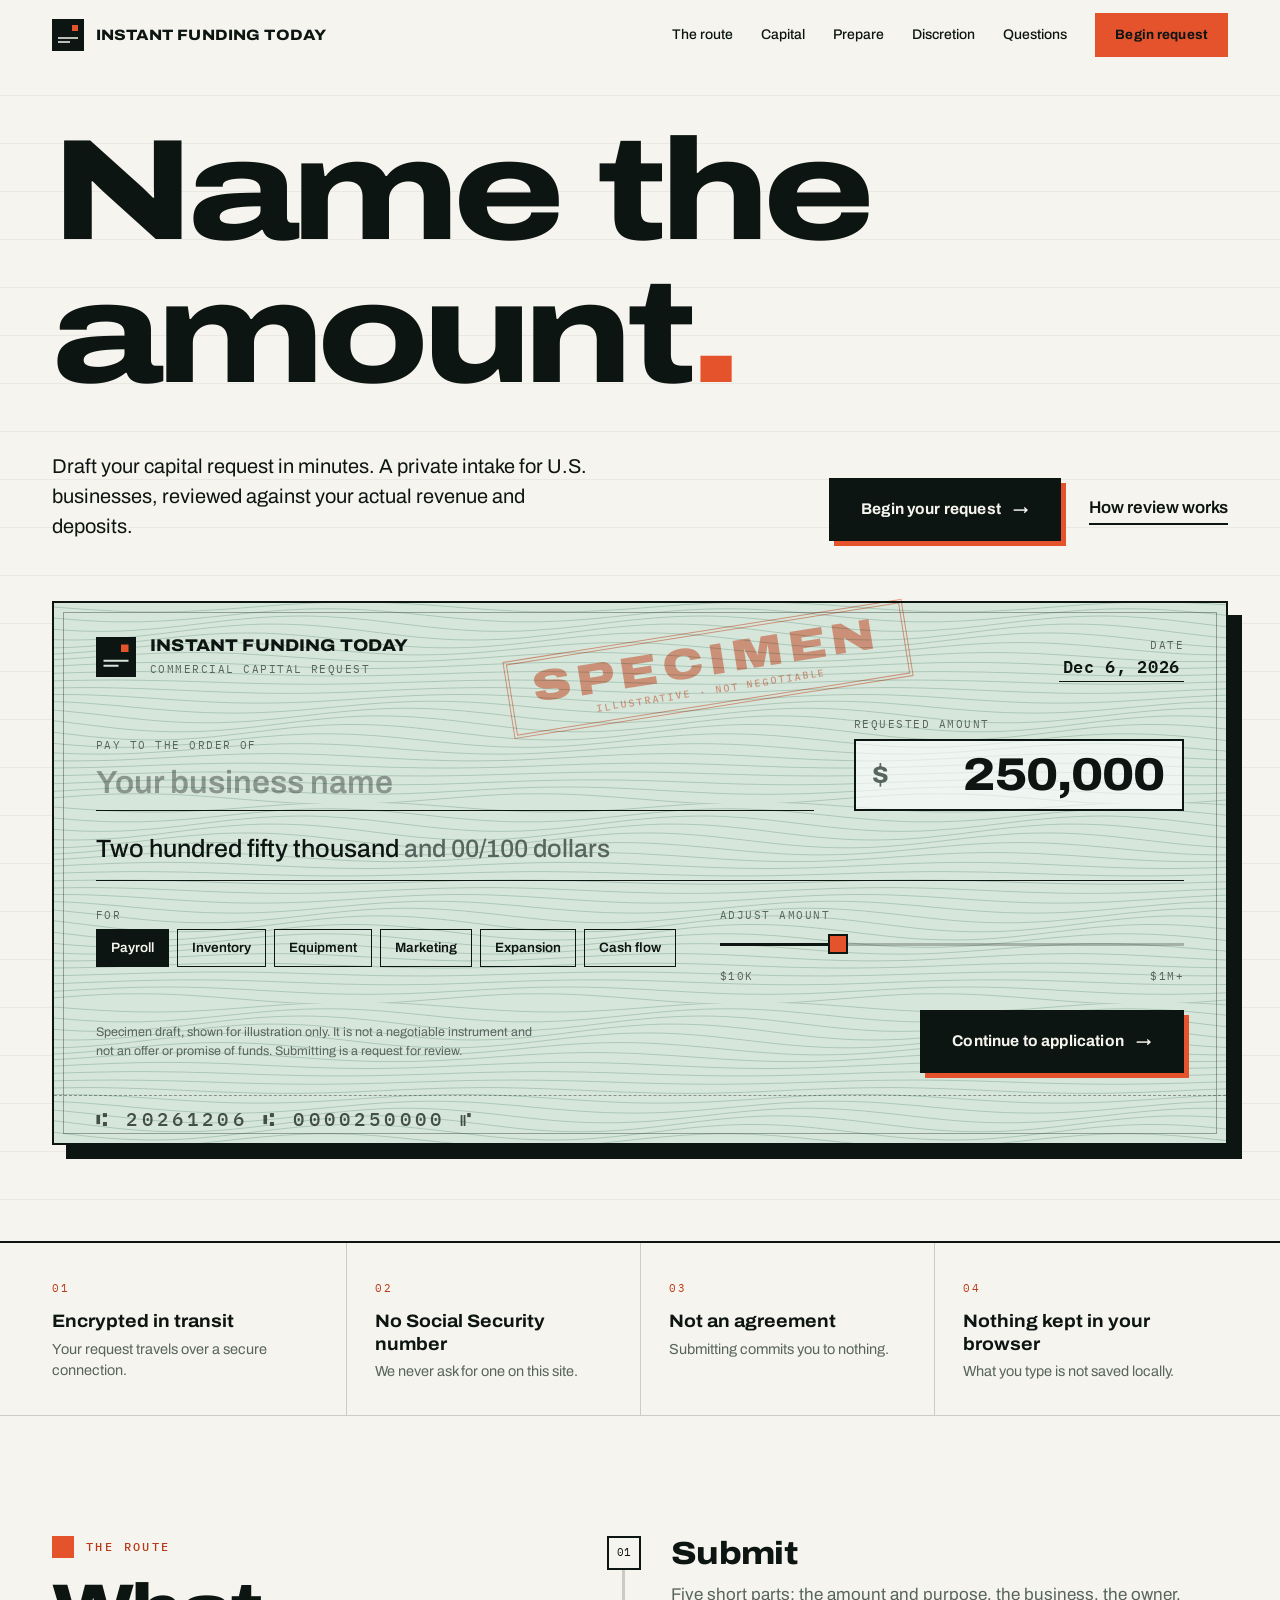
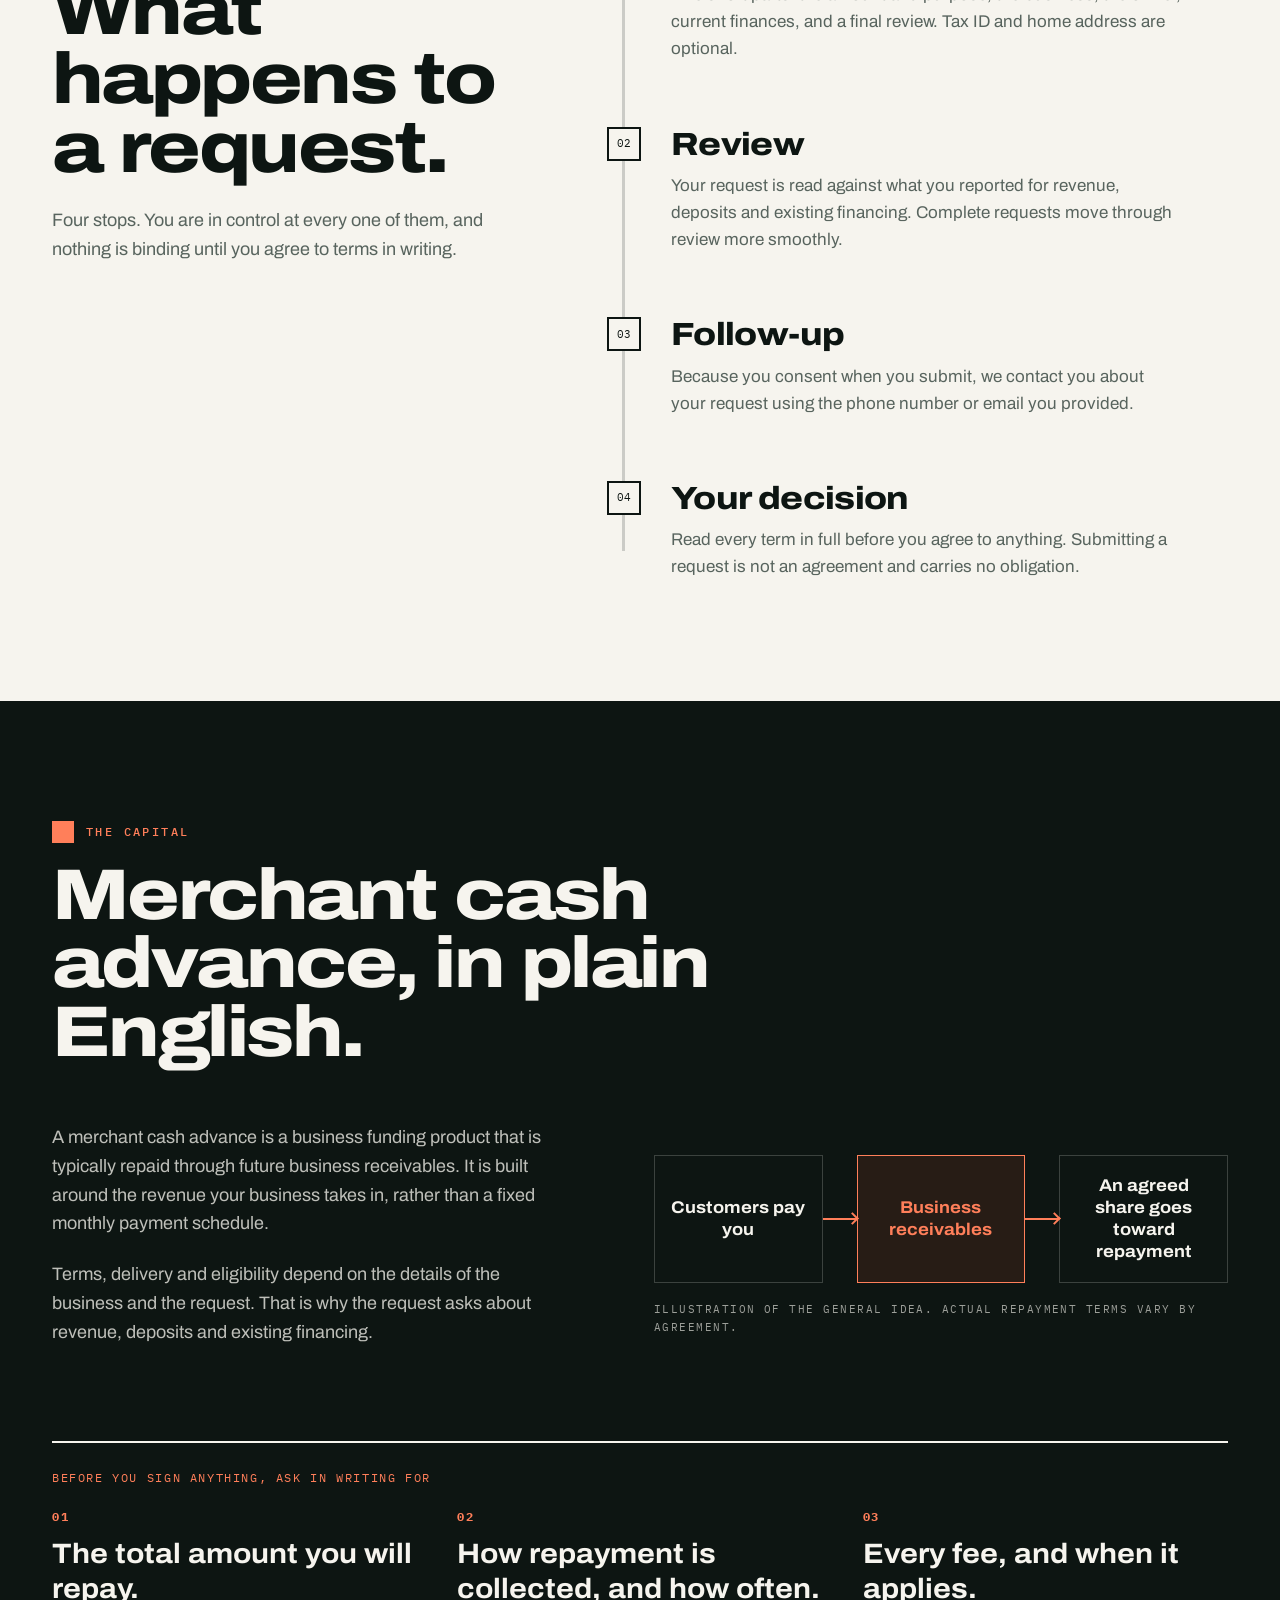
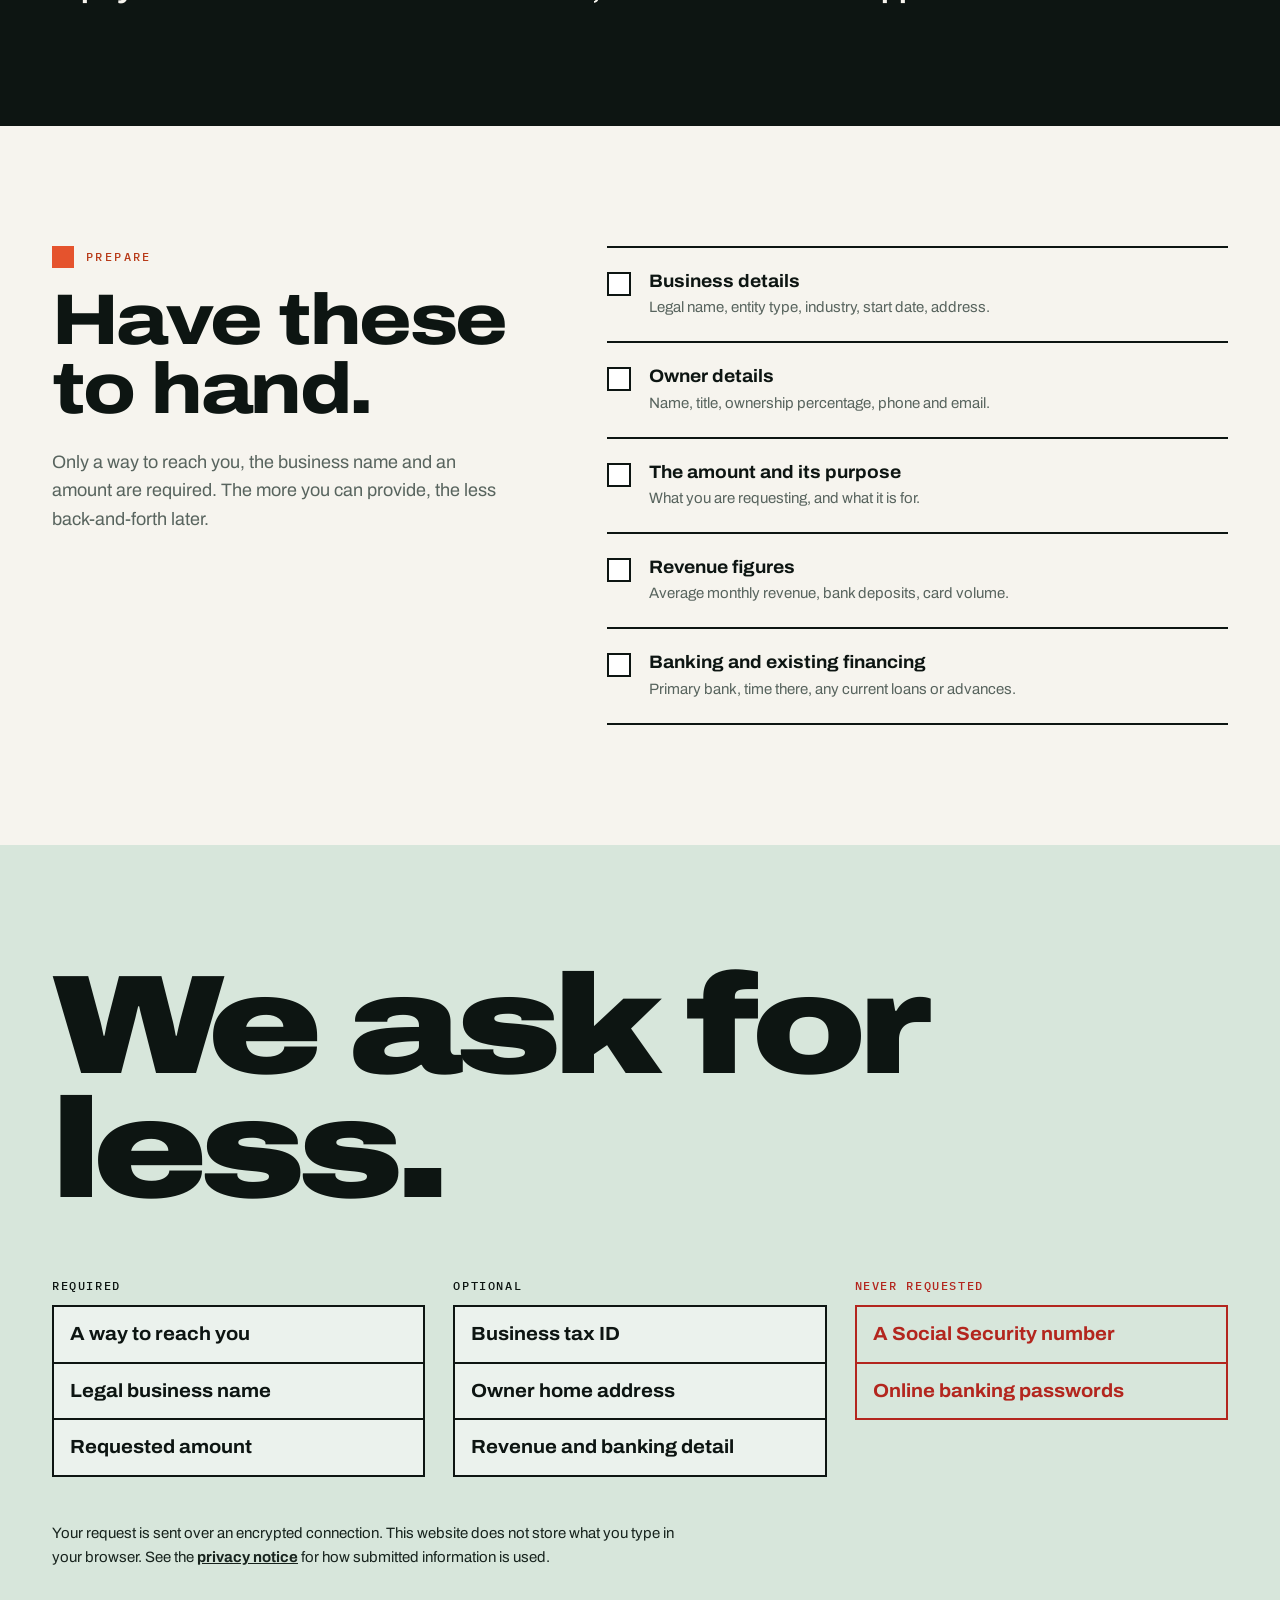
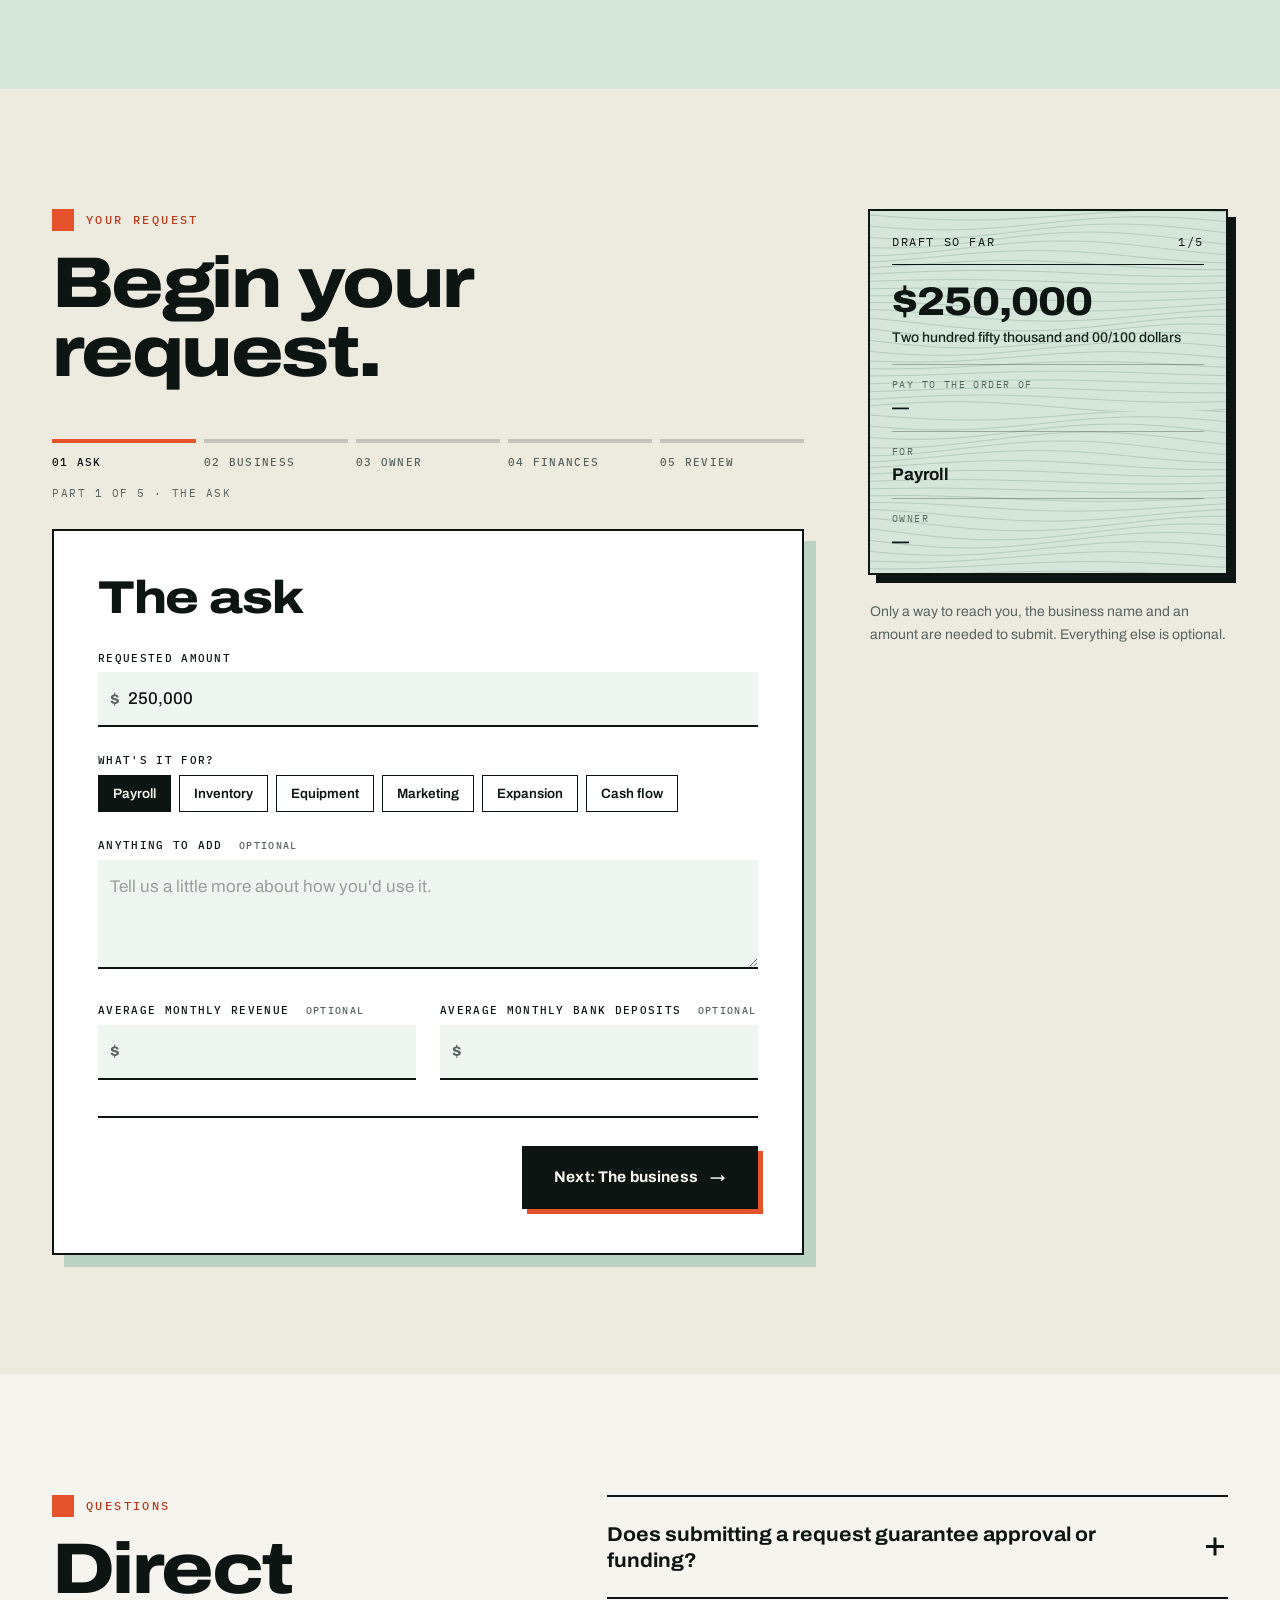
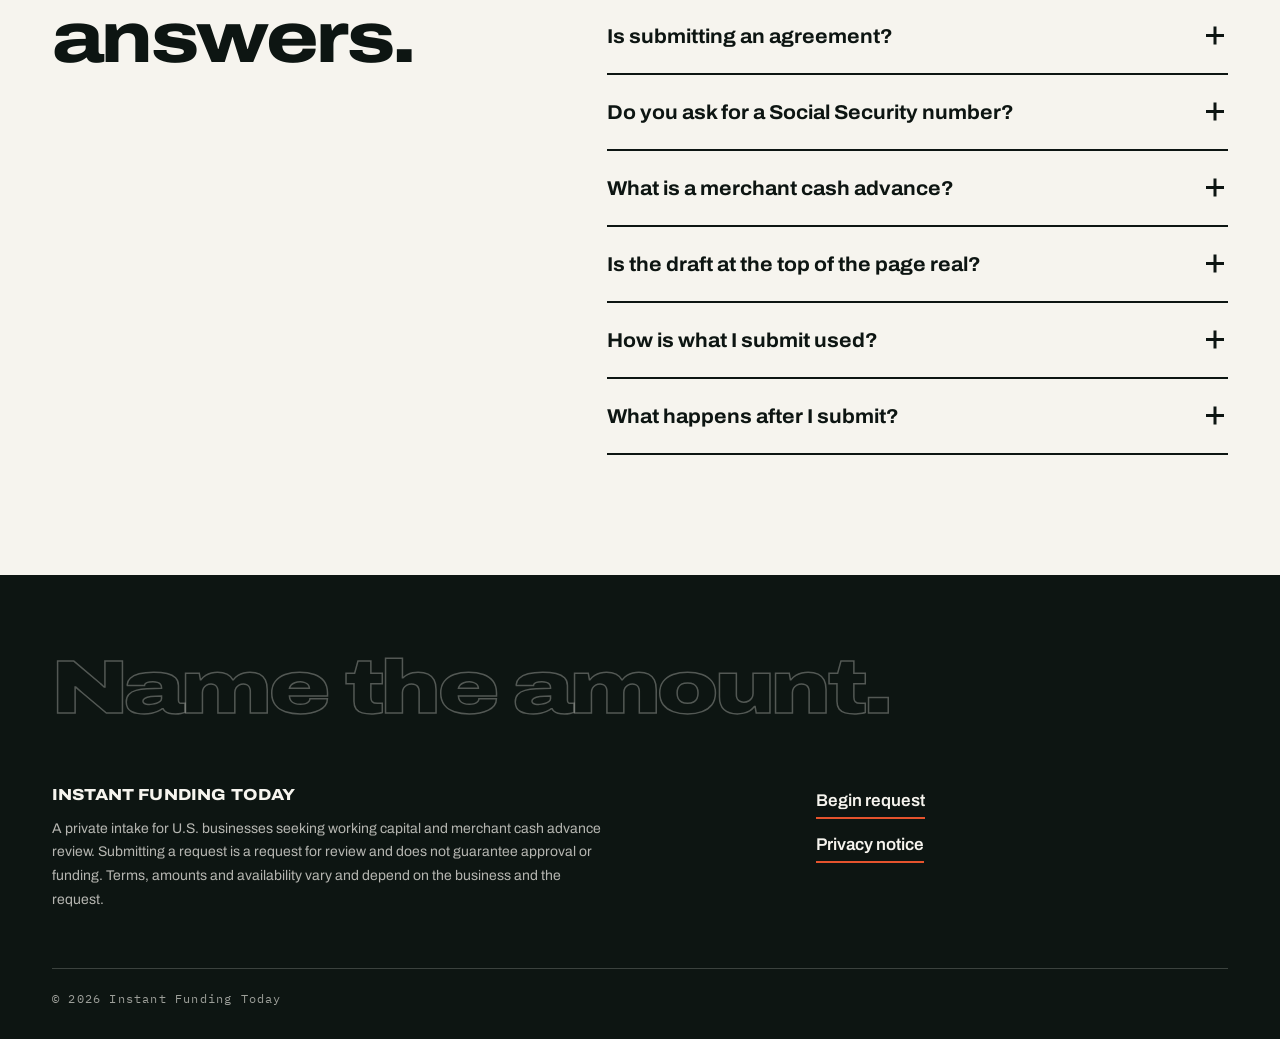
==== commit 5abeb43f: "Redesign: the draft — live bank-draft hero, expanded grotesque, celadon security stock, vermilion ac" ====
--- a/index.html
+++ b/index.html
@@ -3,20 +3,20 @@
 <head>
 <meta charset="utf-8">
 <meta name="viewport" content="width=device-width, initial-scale=1">
-<title>Instant Funding Today — Commercial capital for U.S. businesses</title>
-<meta name="description" content="A private intake for U.S. businesses seeking working capital. One structured request, reviewed against your actual revenue and deposits. Submitting is a request for review and does not guarantee approval or funding.">
+<title>Instant Funding Today — Name the amount</title>
+<meta name="description" content="Draft your capital request in minutes. A private intake for U.S. businesses, reviewed against your actual revenue and deposits. Submitting is a request for review and does not guarantee approval or funding.">
 <link rel="canonical" href="https://instantfundingtoday.net/">
-<meta name="theme-color" content="#0A1411">
+<meta name="theme-color" content="#F6F4EE">
 <meta property="og:type" content="website">
 <meta property="og:site_name" content="Instant Funding Today">
-<meta property="og:title" content="Instant Funding Today — Commercial capital for U.S. businesses">
-<meta property="og:description" content="A private intake for U.S. businesses seeking working capital. One structured request, reviewed against your actual revenue and deposits.">
+<meta property="og:title" content="Instant Funding Today — Name the amount">
+<meta property="og:description" content="Draft your capital request in minutes. A private intake for U.S. businesses, reviewed against your actual revenue and deposits.">
 <meta property="og:url" content="https://instantfundingtoday.net/">
 <meta name="twitter:card" content="summary">
 <link rel="icon" href="/assets/favicon.svg" type="image/svg+xml">
 <link rel="preconnect" href="https://fonts.googleapis.com">
 <link rel="preconnect" href="https://fonts.gstatic.com" crossorigin>
-<link rel="stylesheet" href="https://fonts.googleapis.com/css2?family=Newsreader:ital,opsz,wght@0,6..72,300;0,6..72,400;0,6..72,500;1,6..72,300;1,6..72,400&family=Instrument+Sans:wght@400;500;600&family=IBM+Plex+Mono:wght@400;500&display=swap">
+<link rel="stylesheet" href="https://fonts.googleapis.com/css2?family=Archivo:wdth,wght@62..125,100..900&family=IBM+Plex+Mono:wght@400;500&display=swap">
 <script src="/assets/boot.js"></script>
 <link rel="stylesheet" href="/assets/style.css">
 <script type="application/ld+json">{"@context":"https://schema.org","@type":"Organization","name":"Instant Funding Today","url":"https://instantfundingtoday.net","description":"Private intake for U.S. businesses seeking working capital and merchant cash advance review."}</script>
@@ -31,16 +31,16 @@
 <header class="top" data-top>
   <div class="wrap top-in">
     <a class="brand" href="/" aria-label="Instant Funding Today, home">
-      <svg class="brand-mark" viewBox="0 0 64 64" aria-hidden="true"><rect width="64" height="64" fill="currentColor"/><rect x="5" y="5" width="54" height="54" fill="none" stroke="var(--brass)" stroke-width="1.5"/><path d="M20 44 44 20M44 20H31M44 20v13" fill="none" stroke="var(--paper)" stroke-width="4" stroke-linecap="square"/></svg>
-      <span class="brand-word"><b>Instant</b> Funding Today</span>
+      <svg class="brand-mark" viewBox="0 0 64 64" aria-hidden="true"><rect width="64" height="64" fill="currentColor"/><path d="M12 38h40M12 46h24" stroke="var(--bone)" stroke-width="3"/><rect x="40" y="12" width="12" height="12" fill="var(--verm)"/></svg>
+      <span class="brand-word">Instant Funding Today</span>
     </a>
     <nav class="top-nav" aria-label="Primary">
-      <a href="#process">Process</a>
+      <a href="#route">The route</a>
       <a href="#capital">Capital</a>
-      <a href="#prepare">Preparation</a>
+      <a href="#prepare">Prepare</a>
       <a href="#discretion">Discretion</a>
       <a href="#faq">Questions</a>
-      <a class="btn btn-brass btn-sm" href="#apply">Begin request</a>
+      <a class="btn btn-verm btn-sm" href="#apply">Begin request</a>
     </nav>
   </div>
 </header>
@@ -49,121 +49,135 @@
 
 <!-- ============ HERO ============ -->
 <section class="hero">
-  <div class="rosette" aria-hidden="true"></div>
-  <div class="wrap hero-in">
-    <div class="hero-copy">
-      <p class="eyebrow"><span class="rule" aria-hidden="true"></span>Commercial capital · United States</p>
+  <div class="wrap">
+    <div class="hero-top">
       <h1 class="hero-h1">
-        <span class="line"><span>Substantial capital.</span></span>
-        <span class="line"><span><em>Handled in confidence.</em></span></span>
+        <span class="line"><span>Name the</span></span>
+        <span class="line"><span>amount<i class="dot">.</i></span></span>
       </h1>
-      <p class="hero-lede">A private intake for U.S. businesses seeking working capital. One structured request, reviewed against your actual revenue and deposits.</p>
-      <div class="hero-cta">
-        <a class="btn btn-brass btn-lg" href="#apply">Begin your request <span aria-hidden="true">→</span></a>
-        <a class="btn btn-ghost btn-lg" href="#process">How review works</a>
-      </div>
-      <ul class="hero-facts" aria-label="At a glance">
-        <li><span class="mono">01</span>Encrypted submission</li>
-        <li><span class="mono">02</span>No Social Security number</li>
-        <li><span class="mono">03</span>No obligation to submit</li>
-      </ul>
-    </div>
-
-    <!-- Step one of the application. -->
-    <form class="req" data-hero-form aria-label="Start your capital request" novalidate>
-      <div class="req-head">
-        <span class="mono">Capital request</span>
-        <span class="mono req-tag">Draft</span>
-      </div>
-      <div class="req-body">
-        <label class="req-label mono" for="hero-amount-num">Requested amount</label>
-        <div class="req-amount">
-          <span class="req-cur" aria-hidden="true">$</span>
-          <input id="hero-amount-num" class="req-amount-input" inputmode="numeric" autocomplete="off" value="250,000" aria-describedby="hero-amount-hint">
-        </div>
-        <input class="range" type="range" min="10000" max="1000000" step="10000" value="250000" aria-label="Requested amount" data-hero-range>
-        <div class="range-scale mono" aria-hidden="true"><span>$10K</span><span>$1M+</span></div>
-        <p id="hero-amount-hint" class="sr-only">Type an amount or drag the slider. You can change it later.</p>
-
-        <p class="req-label mono">Purpose</p>
-        <div class="chips" role="group" aria-label="Use of funds" data-hero-uses>
-          <button type="button" class="chip" aria-pressed="true" data-use="Payroll">Payroll</button>
-          <button type="button" class="chip" aria-pressed="false" data-use="Inventory">Inventory</button>
-          <button type="button" class="chip" aria-pressed="false" data-use="Equipment">Equipment</button>
-          <button type="button" class="chip" aria-pressed="false" data-use="Marketing">Marketing</button>
-          <button type="button" class="chip" aria-pressed="false" data-use="Expansion">Expansion</button>
-          <button type="button" class="chip" aria-pressed="false" data-use="Cash flow">Cash flow</button>
-        </div>
-        <a class="btn btn-ink btn-block" href="#apply" data-hero-go>Continue to application <span aria-hidden="true">→</span></a>
-        <p class="req-fine">A request for review. It does not guarantee approval or funding.</p>
-      </div>
+      <div class="hero-aside">
+        <p class="hero-lede">Draft your capital request in minutes. A private intake for U.S. businesses, reviewed against your actual revenue and deposits.</p>
+        <div class="hero-cta">
+          <a class="btn btn-ink btn-lg" href="#apply">Begin your request <span aria-hidden="true">→</span></a>
+          <a class="link-u" href="#route">How review works</a>
+        </div>
+      </div>
+    </div>
+
+    <!-- Step one of the application: a specimen draft you fill in. -->
+    <form class="draft" data-hero-form aria-label="Draft your capital request" novalidate>
+      <div class="stamp" aria-hidden="true"><b>Specimen</b><span>Illustrative · not negotiable</span></div>
+      <div class="draft-top">
+        <div class="draft-brand">
+          <svg viewBox="0 0 64 64" aria-hidden="true"><rect width="64" height="64" fill="currentColor"/><path d="M12 38h40M12 46h24" stroke="var(--cel)" stroke-width="3"/><rect x="40" y="12" width="12" height="12" fill="var(--verm)"/></svg>
+          <div><b>Instant Funding Today</b><span class="mono">Commercial capital request</span></div>
+        </div>
+        <div class="draft-date"><span class="mono">Date</span><b data-date>—</b></div>
+      </div>
+
+      <div class="draft-pay">
+        <div class="draft-payee">
+          <label class="mono" for="hero-name">Pay to the order of</label>
+          <input id="hero-name" class="draft-name" type="text" maxlength="250" autocomplete="off" placeholder="Your business name" aria-describedby="hero-name-hint">
+          <p id="hero-name-hint" class="sr-only">Optional here. It carries into the application.</p>
+        </div>
+        <div class="draft-amt">
+          <label class="mono" for="hero-amount-num">Requested amount</label>
+          <div class="amt-box">
+            <span aria-hidden="true">$</span>
+            <input id="hero-amount-num" class="amt-input" inputmode="numeric" autocomplete="off" value="250,000" aria-describedby="hero-amount-hint">
+          </div>
+          <p id="hero-amount-hint" class="sr-only">Type an amount or drag the slider. You can change it later.</p>
+        </div>
+      </div>
+
+      <p class="draft-words"><span data-words>Two hundred fifty thousand</span> <em>and 00/100 dollars</em></p>
+
+      <div class="draft-low">
+        <div>
+          <p class="mono lab">For</p>
+          <div class="chips" role="group" aria-label="Use of funds" data-hero-uses>
+            <button type="button" class="chip" aria-pressed="true" data-use="Payroll">Payroll</button>
+            <button type="button" class="chip" aria-pressed="false" data-use="Inventory">Inventory</button>
+            <button type="button" class="chip" aria-pressed="false" data-use="Equipment">Equipment</button>
+            <button type="button" class="chip" aria-pressed="false" data-use="Marketing">Marketing</button>
+            <button type="button" class="chip" aria-pressed="false" data-use="Expansion">Expansion</button>
+            <button type="button" class="chip" aria-pressed="false" data-use="Cash flow">Cash flow</button>
+          </div>
+        </div>
+        <div>
+          <p class="mono lab">Adjust amount</p>
+          <input class="range" type="range" min="10000" max="1000000" step="10000" value="250000" aria-label="Requested amount" data-hero-range>
+          <div class="range-scale mono" aria-hidden="true"><span>$10K</span><span>$1M+</span></div>
+        </div>
+      </div>
+
+      <div class="draft-act">
+        <p class="draft-fine">Specimen draft, shown for illustration only. It is not a negotiable instrument and not an offer or promise of funds. Submitting is a request for review.</p>
+        <a class="btn btn-ink btn-lg" href="#apply" data-hero-go>Continue to application <span aria-hidden="true">→</span></a>
+      </div>
+      <div class="micr" aria-hidden="true" data-micr>⑆ 00000000 ⑆ 0000250000 ⑈</div>
     </form>
   </div>
 </section>
 
 <!-- ============ ASSURANCES ============ -->
-<section class="assure" aria-label="How your information is handled">
-  <div class="wrap assure-in">
-    <div class="as" data-reveal><svg viewBox="0 0 24 24" aria-hidden="true"><path d="M7 10V8a5 5 0 0 1 10 0v2M6 10h12v10H6z"/></svg><p><b>Encrypted in transit.</b> Your request travels over a secure connection.</p></div>
-    <div class="as" data-reveal><svg viewBox="0 0 24 24" aria-hidden="true"><path d="M12 3 4 6v6c0 4.5 3.2 7.8 8 9 4.8-1.2 8-4.5 8-9V6z"/><path d="m9 12 2.2 2.2L15.5 10"/></svg><p><b>No Social Security number.</b> We never ask for one on this site.</p></div>
-    <div class="as" data-reveal><svg viewBox="0 0 24 24" aria-hidden="true"><rect x="5" y="3" width="14" height="18"/><path d="M9 8h6M9 12h6M9 16h3"/></svg><p><b>Not an agreement.</b> Submitting commits you to nothing.</p></div>
-    <div class="as" data-reveal><svg viewBox="0 0 24 24" aria-hidden="true"><path d="M4 7h16M4 12h16M4 17h10"/></svg><p><b>Nothing kept in your browser.</b> What you type is not saved locally.</p></div>
-  </div>
-</section>
-
-<!-- ============ PROCESS ============ -->
-<section class="section" id="process">
-  <div class="wrap">
-    <div class="sec-head" data-reveal>
-      <p class="eyebrow"><span class="rule" aria-hidden="true"></span>The process</p>
-      <h2 class="h2">A disciplined review, <em>in three stages.</em></h2>
-    </div>
-    <ol class="stages">
-      <li class="stage" data-reveal>
-        <span class="num" aria-hidden="true">I</span>
-        <h3>Submit the request</h3>
-        <p>Five short parts: the amount and purpose, the business, the owner, current finances, and a final review. Tax ID and home address are optional.</p>
-      </li>
-      <li class="stage" data-reveal>
-        <span class="num" aria-hidden="true">II</span>
-        <h3>Reviewed against your figures</h3>
-        <p>Your request is read against what you reported for revenue, deposits and existing financing. Complete requests move through review more smoothly.</p>
-      </li>
-      <li class="stage" data-reveal>
-        <span class="num" aria-hidden="true">III</span>
-        <h3>Direct follow-up</h3>
-        <p>Because you consent when you submit, we contact you about your request using the phone number or email you provided. Read any terms in full before you agree to anything.</p>
-      </li>
+<section class="index" aria-label="How your information is handled">
+  <div class="wrap index-in">
+    <div class="ix" data-reveal><span class="mono">01</span><b>Encrypted in transit</b><p>Your request travels over a secure connection.</p></div>
+    <div class="ix" data-reveal><span class="mono">02</span><b>No Social Security number</b><p>We never ask for one on this site.</p></div>
+    <div class="ix" data-reveal><span class="mono">03</span><b>Not an agreement</b><p>Submitting commits you to nothing.</p></div>
+    <div class="ix" data-reveal><span class="mono">04</span><b>Nothing kept in your browser</b><p>What you type is not saved locally.</p></div>
+  </div>
+</section>
+
+<!-- ============ ROUTE ============ -->
+<section class="section" id="route">
+  <div class="wrap route">
+    <div class="route-head" data-reveal>
+      <p class="eyebrow">The route</p>
+      <h2 class="h2">What happens to a request.</h2>
+      <p class="lede">Four stops. You are in control at every one of them, and nothing is binding until you agree to terms in writing.</p>
+    </div>
+    <ol class="rail" data-rail>
+      <li class="rstep"><span class="rnum mono">01</span><h3>Submit</h3><p>Five short parts: the amount and purpose, the business, the owner, current finances, and a final review. Tax ID and home address are optional.</p></li>
+      <li class="rstep"><span class="rnum mono">02</span><h3>Review</h3><p>Your request is read against what you reported for revenue, deposits and existing financing. Complete requests move through review more smoothly.</p></li>
+      <li class="rstep"><span class="rnum mono">03</span><h3>Follow-up</h3><p>Because you consent when you submit, we contact you about your request using the phone number or email you provided.</p></li>
+      <li class="rstep"><span class="rnum mono">04</span><h3>Your decision</h3><p>Read every term in full before you agree to anything. Submitting a request is not an agreement and carries no obligation.</p></li>
     </ol>
   </div>
 </section>
 
 <!-- ============ CAPITAL ============ -->
 <section class="section dark" id="capital">
-  <div class="wrap cap">
-    <div class="cap-copy" data-reveal>
-      <p class="eyebrow eyebrow-inv"><span class="rule" aria-hidden="true"></span>The capital</p>
-      <h2 class="h2 h2-inv">Merchant cash advance, <em>explained plainly.</em></h2>
-      <p class="cap-p">A merchant cash advance is a business funding product that is typically repaid through future business receivables. It is built around the revenue your business takes in, rather than a fixed monthly payment schedule.</p>
-      <p class="cap-p">Terms, delivery and eligibility depend on the details of the business and the request. That is why the request asks about revenue, deposits and existing financing.</p>
-    </div>
-    <div class="cap-side" data-reveal>
-      <figure class="flow" aria-label="Diagram: how repayment from receivables typically works">
-        <div class="flow-node">Customers pay you</div>
-        <div class="flow-arrow" aria-hidden="true"></div>
-        <div class="flow-node flow-hi">Business receivables</div>
-        <div class="flow-arrow" aria-hidden="true"></div>
-        <div class="flow-node">An agreed share goes toward repayment</div>
+  <div class="wrap">
+    <div class="cap-head" data-reveal>
+      <p class="eyebrow eyebrow-inv">The capital</p>
+      <h2 class="h2 h2-inv">Merchant cash advance, in plain English.</h2>
+    </div>
+    <div class="cap">
+      <div class="cap-copy" data-reveal>
+        <p>A merchant cash advance is a business funding product that is typically repaid through future business receivables. It is built around the revenue your business takes in, rather than a fixed monthly payment schedule.</p>
+        <p>Terms, delivery and eligibility depend on the details of the business and the request. That is why the request asks about revenue, deposits and existing financing.</p>
+      </div>
+      <figure class="flow" data-reveal aria-label="Diagram: how repayment from receivables typically works">
+        <div class="flow-row">
+          <div class="fnode">Customers pay you</div>
+          <div class="farrow" aria-hidden="true"></div>
+          <div class="fnode fnode-hi">Business receivables</div>
+          <div class="farrow" aria-hidden="true"></div>
+          <div class="fnode">An agreed share goes toward repayment</div>
+        </div>
         <figcaption class="mono">Illustration of the general idea. Actual repayment terms vary by agreement.</figcaption>
       </figure>
-      <div class="sign">
-        <p class="mono sign-h">Before you sign anything, ask in writing for</p>
-        <ol>
-          <li>The total amount you will repay.</li>
-          <li>How repayment is collected, and how often.</li>
-          <li>Every fee, and when it applies.</li>
-        </ol>
-      </div>
+    </div>
+    <div class="asks" data-reveal>
+      <p class="mono asks-h">Before you sign anything, ask in writing for</p>
+      <ol>
+        <li><span class="mono">01</span>The total amount you will repay.</li>
+        <li><span class="mono">02</span>How repayment is collected, and how often.</li>
+        <li><span class="mono">03</span>Every fee, and when it applies.</li>
+      </ol>
     </div>
   </div>
 </section>
@@ -171,9 +185,9 @@
 <!-- ============ PREPARE ============ -->
 <section class="section" id="prepare">
   <div class="wrap prep">
-    <div class="sec-head" data-reveal>
-      <p class="eyebrow"><span class="rule" aria-hidden="true"></span>Preparation</p>
-      <h2 class="h2">Have these <em>to hand.</em></h2>
+    <div class="prep-head" data-reveal>
+      <p class="eyebrow">Prepare</p>
+      <h2 class="h2">Have these to hand.</h2>
       <p class="lede">Only a way to reach you, the business name and an amount are required. The more you can provide, the less back-and-forth later.</p>
     </div>
     <ul class="checklist" data-reveal>
@@ -189,21 +203,18 @@
 <!-- ============ DISCRETION ============ -->
 <section class="section tint" id="discretion">
   <div class="wrap">
-    <div class="sec-head" data-reveal>
-      <p class="eyebrow"><span class="rule" aria-hidden="true"></span>Discretion</p>
-      <h2 class="h2">Built to ask for <em>less.</em></h2>
-    </div>
-    <div class="ledger3">
-      <div class="col" data-reveal>
-        <p class="mono col-h">Required</p>
+    <h2 class="mega" data-reveal>We ask for less.</h2>
+    <div class="fields3">
+      <div class="fcol" data-reveal>
+        <p class="mono fh">Required</p>
         <ul><li>A way to reach you</li><li>Legal business name</li><li>Requested amount</li></ul>
       </div>
-      <div class="col" data-reveal>
-        <p class="mono col-h">Optional</p>
+      <div class="fcol" data-reveal>
+        <p class="mono fh">Optional</p>
         <ul><li>Business tax ID</li><li>Owner home address</li><li>Revenue and banking detail</li></ul>
       </div>
-      <div class="col col-never" data-reveal>
-        <p class="mono col-h">Never requested</p>
+      <div class="fcol fcol-never" data-reveal>
+        <p class="mono fh">Never requested</p>
         <ul><li>A Social Security number</li><li>Online banking passwords</li></ul>
       </div>
     </div>
@@ -216,12 +227,12 @@
   <div class="wrap apply-in">
     <div class="apply-main">
       <div class="sec-head" data-reveal>
-        <p class="eyebrow"><span class="rule" aria-hidden="true"></span>Your request</p>
-        <h2 class="h2">Begin your <em>request.</em></h2>
+        <p class="eyebrow">Your request</p>
+        <h2 class="h2">Begin your request.</h2>
       </div>
 
       <div class="progress" data-progress aria-hidden="true">
-        <span class="p-seg is-on"></span><span class="p-seg"></span><span class="p-seg"></span><span class="p-seg"></span><span class="p-seg"></span>
+        <span class="p-seg is-on"><b>01</b><i>Ask</i></span><span class="p-seg"><b>02</b><i>Business</i></span><span class="p-seg"><b>03</b><i>Owner</i></span><span class="p-seg"><b>04</b><i>Finances</i></span><span class="p-seg"><b>05</b><i>Review</i></span>
       </div>
       <p class="progress-label mono" data-progress-label aria-live="polite">Part 1 of 5 · The ask</p>
 
@@ -409,12 +420,12 @@
         <div class="form-nav">
           <button type="button" class="btn btn-line" data-back hidden>← Back</button>
           <button type="button" class="btn btn-ink btn-lg" data-next>Next: The business <span aria-hidden="true">→</span></button>
-          <button type="submit" class="btn btn-brass btn-lg" data-submit hidden>Submit request <span aria-hidden="true">→</span></button>
+          <button type="submit" class="btn btn-verm btn-lg" data-submit hidden>Submit request <span aria-hidden="true">→</span></button>
         </div>
       </form>
 
       <div class="done" data-done hidden tabindex="-1">
-        <svg class="done-mark" viewBox="0 0 48 48" aria-hidden="true"><circle cx="24" cy="24" r="22"/><path d="m14 25 7 7 13-15"/></svg>
+        <svg class="done-mark" viewBox="0 0 48 48" aria-hidden="true"><rect x="2" y="2" width="44" height="44"/><path d="m13 25 7 7 15-17"/></svg>
         <p class="mono">Request received</p>
         <p class="done-no">Reference <b data-done-no>—</b></p>
         <h3 class="h3">Your request is in.</h3>
@@ -424,11 +435,12 @@
 
     <aside class="apply-side" aria-label="Your request so far">
       <div class="mini">
-        <div class="mini-head"><span class="mono">Request summary</span><span class="mono" data-mini-step>1/5</span></div>
+        <div class="mini-head"><span class="mono">Draft so far</span><span class="mono" data-mini-step>1/5</span></div>
+        <p class="mini-amt" data-mini="amount">—</p>
+        <p class="mini-words" data-mini="words">&nbsp;</p>
         <dl class="mini-list">
-          <div><dt class="mono">Amount</dt><dd data-mini="amount">—</dd></div>
-          <div><dt class="mono">Purpose</dt><dd data-mini="uses">—</dd></div>
-          <div><dt class="mono">Business</dt><dd data-mini="business">—</dd></div>
+          <div><dt class="mono">Pay to the order of</dt><dd data-mini="business">—</dd></div>
+          <div><dt class="mono">For</dt><dd data-mini="uses">—</dd></div>
           <div><dt class="mono">Owner</dt><dd data-mini="owner">—</dd></div>
         </dl>
       </div>
@@ -440,15 +452,16 @@
 <!-- ============ FAQ ============ -->
 <section class="section" id="faq">
   <div class="wrap faq-wrap">
-    <div class="sec-head" data-reveal>
-      <p class="eyebrow"><span class="rule" aria-hidden="true"></span>Questions</p>
-      <h2 class="h2">Direct <em>answers.</em></h2>
+    <div class="faq-head" data-reveal>
+      <p class="eyebrow">Questions</p>
+      <h2 class="h2">Direct answers.</h2>
     </div>
     <div class="faq" data-reveal>
       <details><summary>Does submitting a request guarantee approval or funding?<span class="pm" aria-hidden="true"></span></summary><p>No. Submitting is a request for review. Approval, amount, terms and timing depend on the business and are never guaranteed.</p></details>
       <details><summary>Is submitting an agreement?<span class="pm" aria-hidden="true"></span></summary><p>No. Sending a request asks us to review it and follow up with you. You are not agreeing to any funding terms by submitting. Read every term in full before you agree to anything.</p></details>
       <details><summary>Do you ask for a Social Security number?<span class="pm" aria-hidden="true"></span></summary><p>No. The request does not ask for one. The business tax ID and the owner's home address are optional, and may be requested later if your request moves forward.</p></details>
       <details><summary>What is a merchant cash advance?<span class="pm" aria-hidden="true"></span></summary><p>A business funding product that is typically repaid through future business receivables. Terms, delivery and eligibility depend on the details of the business and the request.</p></details>
+      <details><summary>Is the draft at the top of the page real?<span class="pm" aria-hidden="true"></span></summary><p>No. It is a specimen, shown for illustration. It is not a negotiable instrument and not an offer or promise of funds. It simply starts your request.</p></details>
       <details><summary>How is what I submit used?<span class="pm" aria-hidden="true"></span></summary><p>To review your funding request and to follow up with you about it. See the <a href="/privacy/">privacy notice</a> for details.</p></details>
       <details><summary>What happens after I submit?<span class="pm" aria-hidden="true"></span></summary><p>Your request is reviewed, and you are contacted using the phone number or email you provided. Keep the reference number shown on screen after you submit.</p></details>
     </div>
@@ -458,17 +471,20 @@
 </main>
 
 <footer class="foot">
-  <div class="wrap foot-in">
-    <div>
-      <p class="foot-brand"><b>Instant</b> Funding Today</p>
-      <p class="foot-fine">A private intake for U.S. businesses seeking working capital and merchant cash advance review. Submitting a request is a request for review and does not guarantee approval or funding. Terms, amounts and availability vary and depend on the business and the request.</p>
-    </div>
-    <div class="foot-links">
-      <a href="#apply">Begin request</a>
-      <a href="/privacy/">Privacy notice</a>
-    </div>
-  </div>
-  <div class="wrap foot-bar"><span>© <span data-year>2026</span> Instant Funding Today</span></div>
+  <div class="wrap">
+    <p class="foot-big" aria-hidden="true">Name the amount.</p>
+    <div class="foot-in">
+      <div>
+        <p class="foot-brand">Instant Funding Today</p>
+        <p class="foot-fine">A private intake for U.S. businesses seeking working capital and merchant cash advance review. Submitting a request is a request for review and does not guarantee approval or funding. Terms, amounts and availability vary and depend on the business and the request.</p>
+      </div>
+      <div class="foot-links">
+        <a href="#apply">Begin request</a>
+        <a href="/privacy/">Privacy notice</a>
+      </div>
+    </div>
+    <div class="foot-bar"><span>© <span data-year>2026</span> Instant Funding Today</span></div>
+  </div>
 </footer>
 
 <script src="/assets/app.js" defer></script>
--- a/assets/style.css
+++ b/assets/style.css
@@ -1,322 +1,349 @@
-/* Instant Funding Today — private-bank identity. Ink green, ivory, brass hairlines. No inline styles anywhere (CSP). */
+/* Instant Funding Today — "the draft". Bone paper, celadon security stock, vermilion, expanded grotesque. No inline styles (CSP). */
 :root{
-  --ink:#0A1411; --ink2:#0F1D18; --ink3:#173026;
-  --paper:#F4F1EA; --paper2:#ECE7DC; --white:#FFFEFB;
-  --text:#14201B; --muted:#56635C; --muted-inv:rgba(244,241,234,.58);
-  --brass:#B79A5B; --brass-l:#D9C48F; --brass-d:#7A6330;
-  --line:rgba(10,20,17,.14); --line-inv:rgba(244,241,234,.16);
-  --err:#A33A2A;
-  --serif:'Newsreader',Georgia,'Times New Roman',serif;
-  --sans:'Instrument Sans',system-ui,-apple-system,'Segoe UI',sans-serif;
+  --bone:#F6F4EE; --bone2:#EDEAE0; --white:#FFFFFF;
+  --ink:#0D1512; --ink2:#17231D; --muted:#58645E; --muted-inv:rgba(246,244,238,.62);
+  --cel:#D7E6DB; --cel2:#BBD3C3; --cel3:#8FB09D;
+  --verm:#E5532D; --verm-d:#B83A18; --verm-l:#FF7F5A;
+  --line:rgba(13,21,18,.18); --line-inv:rgba(246,244,238,.2);
+  --err:#B3261E;
+  --display:'Archivo',system-ui,-apple-system,'Segoe UI',sans-serif;
   --mono:'IBM Plex Mono',ui-monospace,Menlo,monospace;
   --ease:cubic-bezier(.2,.7,.2,1);
 }
 *,*::before,*::after{box-sizing:border-box}
 html{scroll-behavior:smooth;-webkit-text-size-adjust:100%}
-body{margin:0;background:var(--paper);color:var(--text);font:400 17px/1.6 var(--sans);-webkit-font-smoothing:antialiased;text-rendering:optimizeLegibility}
+body{margin:0;background:var(--bone);color:var(--ink);font:400 17px/1.6 var(--display);-webkit-font-smoothing:antialiased;text-rendering:optimizeLegibility}
 img,svg{display:block;max-width:100%}
 a{color:inherit}
 button,input,select,textarea{font:inherit;color:inherit}
 [hidden]{display:none!important}
-.wrap{width:100%;max-width:1200px;margin:0 auto;padding:0 28px}
-.mono{font-family:var(--mono);font-size:12px;letter-spacing:.14em;text-transform:uppercase}
+.wrap{width:100%;max-width:1240px;margin:0 auto;padding:0 32px}
+.mono{font-family:var(--mono);font-size:11.5px;letter-spacing:.14em;text-transform:uppercase}
 .sr-only{position:absolute;width:1px;height:1px;overflow:hidden;clip:rect(0 0 0 0);white-space:nowrap}
-.skip{position:absolute;left:-9999px;top:8px;background:var(--brass);color:var(--ink);padding:10px 16px;z-index:100;font-weight:600}
+.skip{position:absolute;left:-9999px;top:8px;background:var(--verm);color:var(--ink);padding:10px 16px;z-index:100;font-weight:700}
 .skip:focus{left:8px}
-:focus-visible{outline:2px solid var(--brass);outline-offset:3px}
-
-/* ---------- buttons ---------- */
-.btn{display:inline-flex;align-items:center;justify-content:center;gap:10px;padding:14px 24px;border:1px solid transparent;border-radius:2px;font-weight:600;font-size:14.5px;letter-spacing:.02em;text-decoration:none;cursor:pointer;transition:background .25s,color .25s,border-color .25s,transform .25s var(--ease)}
-.btn:active{transform:translateY(1px)}
+:focus-visible{outline:2px solid var(--verm);outline-offset:3px}
+
+/* ---------- buttons & links ---------- */
+.btn{display:inline-flex;align-items:center;justify-content:center;gap:12px;padding:14px 26px;border:2px solid transparent;border-radius:0;font-weight:700;font-size:14.5px;letter-spacing:.01em;text-decoration:none;cursor:pointer;transition:background .2s,color .2s,border-color .2s,transform .2s var(--ease),box-shadow .2s var(--ease)}
+.btn:active{transform:translate(2px,2px)}
 .btn-lg{padding:17px 30px;font-size:15.5px}
-.btn-sm{padding:10px 18px;font-size:13.5px}
-.btn-block{display:flex;width:100%;margin-top:26px}
-.btn-brass{background:var(--brass);color:var(--ink)}
-.btn-brass:hover{background:var(--brass-l)}
-.btn-ink{background:var(--ink);color:var(--paper)}
-.btn-ink:hover{background:var(--ink3)}
-.btn-ghost{background:transparent;color:var(--paper);border-color:var(--line-inv)}
-.btn-ghost:hover{border-color:var(--brass);color:var(--brass-l)}
-.btn-line{background:transparent;color:var(--ink);border-color:var(--line)}
-.btn-line:hover{border-color:var(--ink)}
-.btn[disabled]{opacity:.55;cursor:default}
+.btn-sm{padding:9px 18px;font-size:13.5px}
+.btn-ink{background:var(--ink);color:var(--bone);box-shadow:5px 5px 0 var(--verm)}
+.btn-ink:hover{box-shadow:7px 7px 0 var(--verm);transform:translate(-1px,-1px)}
+.btn-ink:active{box-shadow:2px 2px 0 var(--verm)}
+.btn-verm{background:var(--verm);color:var(--ink)}
+.btn-verm:hover{background:var(--verm-l)}
+.btn-line{background:transparent;color:var(--ink);border-color:var(--ink)}
+.btn-line:hover{background:var(--ink);color:var(--bone)}
+.btn[disabled]{opacity:.5;cursor:default}
+.link-u{font-weight:600;text-decoration:none;border-bottom:2px solid var(--ink);padding-bottom:2px;transition:color .2s,border-color .2s}
+.link-u:hover{color:var(--verm-d);border-color:var(--verm)}
 
 /* ---------- header ---------- */
-.top{position:fixed;inset:0 0 auto 0;z-index:50;color:var(--paper);transition:background .3s,color .3s,box-shadow .3s}
-.top.is-stuck{background:rgba(244,241,234,.9);-webkit-backdrop-filter:blur(14px);backdrop-filter:blur(14px);color:var(--ink);box-shadow:0 1px 0 var(--line)}
-.top-in{display:flex;align-items:center;justify-content:space-between;height:76px}
-.brand{display:flex;align-items:center;gap:14px;text-decoration:none}
-.brand-mark{width:36px;height:36px;color:var(--ink)}
-.top:not(.is-stuck) .brand-mark{color:var(--ink2)}
-.brand-word{font:400 21px/1 var(--serif);letter-spacing:.01em}
-.brand-word b{font-weight:500}
-.top-nav{display:flex;align-items:center;gap:30px}
-.top-nav a:not(.btn){font-size:14px;text-decoration:none;opacity:.78;position:relative;padding:4px 0;transition:opacity .2s}
-.top-nav a:not(.btn)::after{content:"";position:absolute;left:0;right:100%;bottom:0;height:1px;background:var(--brass);transition:right .35s var(--ease)}
-.top-nav a:not(.btn):hover{opacity:1}
+.top{position:fixed;inset:0 0 auto 0;z-index:50;background:rgba(246,244,238,.82);-webkit-backdrop-filter:blur(14px);backdrop-filter:blur(14px);transition:box-shadow .3s,background .3s}
+.top.is-stuck{background:rgba(246,244,238,.94);box-shadow:0 1px 0 var(--ink)}
+.top-in{display:flex;align-items:center;justify-content:space-between;height:70px}
+.brand{display:flex;align-items:center;gap:12px;text-decoration:none}
+.brand-mark{width:32px;height:32px;color:var(--ink)}
+.brand-word{font:800 15px/1 var(--display);font-stretch:112%;letter-spacing:.01em;text-transform:uppercase}
+.top-nav{display:flex;align-items:center;gap:28px}
+.top-nav a:not(.btn){font-size:14px;font-weight:500;text-decoration:none;position:relative;padding:4px 0}
+.top-nav a:not(.btn)::after{content:"";position:absolute;left:0;right:100%;bottom:0;height:2px;background:var(--verm);transition:right .3s var(--ease)}
 .top-nav a:not(.btn):hover::after{right:0}
 
 /* ---------- hero ---------- */
-.hero{position:relative;background:var(--ink);color:var(--paper);overflow:hidden;padding:150px 0 110px;isolation:isolate}
-.hero::before{content:"";position:absolute;inset:0;z-index:-2;background:radial-gradient(900px 600px at 82% 30%,rgba(23,48,38,.9),transparent 70%),linear-gradient(180deg,var(--ink) 0%,#08100D 100%)}
-.rosette{position:absolute;z-index:-1;right:-14%;top:-24%;width:1180px;aspect-ratio:1;background:url(/assets/rosette.svg) center/contain no-repeat;opacity:.55;-webkit-mask-image:radial-gradient(circle at center,#000 30%,transparent 70%);mask-image:radial-gradient(circle at center,#000 30%,transparent 70%);animation:spin 240s linear infinite}
-@keyframes spin{to{transform:rotate(360deg)}}
-.hero-in{display:grid;grid-template-columns:minmax(0,1.12fr) minmax(0,.88fr);gap:72px;align-items:center}
-.eyebrow{display:flex;align-items:center;gap:14px;margin:0 0 26px;font:500 12px/1 var(--mono);letter-spacing:.2em;text-transform:uppercase;color:var(--brass-d)}
-.hero .eyebrow,.eyebrow-inv{color:var(--brass)}
-.rule{display:inline-block;width:38px;height:1px;background:currentColor}
-.hero-h1{margin:0;font:300 clamp(44px,5.6vw,88px)/1.02 var(--serif);letter-spacing:-.025em}
-.hero-h1 .line{display:block;overflow:hidden;padding-bottom:.08em}
+.hero{position:relative;padding:124px 0 96px;background:var(--bone) repeating-linear-gradient(to bottom,transparent 0 47px,rgba(13,21,18,.055) 47px 48px);overflow:hidden}
+.hero-top{display:grid;grid-template-columns:1fr;gap:40px}
+.hero-h1{margin:0;font:800 clamp(48px,11.2vw,172px)/.9 var(--display);font-stretch:125%;letter-spacing:-.045em;white-space:nowrap}
+.hero-h1 .line{display:block;overflow:hidden;padding:.02em 0 .08em}
 .hero-h1 .line>span{display:inline-block}
-.hero-h1 em{font-style:italic;color:var(--brass-l);font-weight:300}
-.hero-lede{margin:30px 0 0;max-width:30em;font-size:19px;line-height:1.55;color:rgba(244,241,234,.74)}
-.hero-cta{display:flex;flex-wrap:wrap;gap:14px;margin-top:40px}
-.hero-facts{display:flex;flex-wrap:wrap;gap:14px 40px;margin:64px 0 0;padding:22px 0 0;list-style:none;border-top:1px solid var(--line-inv);font-size:14px;color:rgba(244,241,234,.8)}
-.hero-facts li{display:flex;align-items:center;gap:12px}
-.hero-facts .mono{color:var(--brass);font-size:11px}
-.js .hero-h1 .line>span{transform:translateY(108%);animation:rise 1.1s var(--ease) forwards}
-.js .hero-h1 .line:nth-child(1)>span{animation-delay:.15s}
-.js .hero-h1 .line:nth-child(2)>span{animation-delay:.32s}
+.hero-h1 .dot{font-style:normal;color:var(--verm)}
+.hero-aside{display:flex;flex-wrap:wrap;justify-content:space-between;align-items:flex-end;gap:28px 56px}
+.hero-lede{margin:0;font-size:20px;line-height:1.5;max-width:27em}
+.hero-cta{display:flex;flex-wrap:wrap;align-items:center;gap:22px 28px}
+.js .hero-h1 .line>span{transform:translateY(112%);animation:rise 1.1s var(--ease) forwards}
+.js .hero-h1 .line:nth-child(2)>span{animation-delay:.14s}
 @keyframes rise{to{transform:none}}
-.js .hero .eyebrow,.js .hero-lede,.js .hero-cta,.js .hero-facts,.js .req{opacity:0;animation:fade 1s var(--ease) forwards}
-.js .hero .eyebrow{animation-delay:.05s}
-.js .hero-lede{animation-delay:.55s}
-.js .hero-cta{animation-delay:.7s}
-.js .hero-facts{animation-delay:.9s}
-.js .req{animation-delay:.5s}
+.js .hero-aside{opacity:0;animation:fade 1s .45s var(--ease) forwards}
 @keyframes fade{from{opacity:0;translate:0 14px}to{opacity:1;translate:none}}
 
-/* ---------- request card (hero) ---------- */
-.req{position:relative;background:var(--paper);color:var(--text);border-radius:2px;box-shadow:0 50px 90px -34px rgba(0,0,0,.75),0 0 0 1px rgba(183,154,91,.5)}
-.req::before{content:"";position:absolute;inset:7px;border:1px solid var(--line);pointer-events:none}
-.req-head{display:flex;justify-content:space-between;align-items:center;padding:18px 32px;border-bottom:1px solid var(--line)}
-.req-head .mono{font-size:11.5px;color:var(--muted)}
-.req-tag{border:1px solid var(--brass);color:var(--brass-d)!important;padding:3px 9px}
-.req-body{padding:28px 32px 30px}
-.req-label{display:block;margin:0 0 6px;font-size:11px;color:var(--muted)}
-.req-body>.req-label:not(:first-child){margin-top:26px}
-.req-amount{display:flex;align-items:baseline;gap:6px;border-bottom:1px solid var(--line);padding-bottom:6px;transition:border-color .25s}
-.req-amount:focus-within{border-color:var(--brass-d)}
-.req-cur{font:300 38px/1 var(--serif);color:var(--muted)}
-.req-amount-input{width:100%;min-width:0;border:0;background:transparent;outline:0;padding:0;font:300 clamp(48px,5.2vw,68px)/1.1 var(--serif);letter-spacing:-.02em;color:var(--ink);font-variant-numeric:lining-nums tabular-nums}
-.range{-webkit-appearance:none;appearance:none;width:100%;height:22px;margin:20px 0 0;background:transparent;cursor:pointer}
-.range::-webkit-slider-runnable-track{height:2px;background:linear-gradient(to right,var(--ink) var(--fill,25%),rgba(10,20,17,.18) var(--fill,25%))}
-.range::-moz-range-track{height:2px;background:rgba(10,20,17,.18)}
-.range::-moz-range-progress{height:2px;background:var(--ink)}
-.range::-webkit-slider-thumb{-webkit-appearance:none;width:20px;height:20px;margin-top:-9px;border-radius:50%;background:var(--brass);border:3px solid var(--ink);box-shadow:0 0 0 4px var(--paper);transition:transform .2s var(--ease)}
-.range::-moz-range-thumb{width:14px;height:14px;border-radius:50%;background:var(--brass);border:3px solid var(--ink)}
-.range:hover::-webkit-slider-thumb{transform:scale(1.15)}
-.range-scale{display:flex;justify-content:space-between;margin-top:4px;font-size:11px;color:var(--muted)}
-.req-fine{margin:16px 0 0;font-size:12.5px;line-height:1.5;color:var(--muted);text-align:center}
-
-/* ---------- chips ---------- */
-.chips{display:flex;flex-wrap:wrap;gap:8px;margin-top:2px}
-.chip{border:1px solid var(--line);background:transparent;padding:8px 15px;border-radius:2px;font-size:13.5px;cursor:pointer;transition:background .2s,color .2s,border-color .2s}
-.chip:hover{border-color:var(--ink)}
-.chip[aria-pressed="true"]{background:var(--ink);color:var(--paper);border-color:var(--ink)}
-
-/* ---------- assurances ---------- */
-.assure{background:var(--white);border-bottom:1px solid var(--line)}
-.assure-in{display:grid;grid-template-columns:repeat(4,1fr)}
-.as{display:flex;gap:16px;align-items:flex-start;padding:30px 26px;border-left:1px solid var(--line)}
-.as:first-child{border-left:0;padding-left:0}
-.as svg{flex:none;width:26px;height:26px;fill:none;stroke:var(--brass-d);stroke-width:1.4;stroke-linejoin:round;margin-top:2px}
-.as p{margin:0;font-size:14.5px;line-height:1.5;color:var(--muted)}
-.as b{display:block;color:var(--ink);font-weight:600;margin-bottom:2px}
+/* ---------- the draft ---------- */
+.draft{position:relative;margin-top:60px;padding:34px 42px 24px;background:var(--cel);border:2px solid var(--ink);box-shadow:14px 14px 0 var(--ink);transform:perspective(1600px) rotateX(var(--rx,0deg)) rotateY(var(--ry,0deg));transition:transform .35s var(--ease)}
+.draft::before{content:"";position:absolute;inset:0;background:url(/assets/security.svg) 0 0/800px 200px;opacity:.7;pointer-events:none}
+.draft::after{content:"";position:absolute;inset:9px;border:1px solid rgba(13,21,18,.35);pointer-events:none}
+.draft>*{position:relative;z-index:1}
+.js .draft{animation:print 1.3s .35s var(--ease) both}
+@keyframes print{from{clip-path:inset(0 100% 0 0)}to{clip-path:inset(-20px -30px -30px -20px)}}
+.draft-top{display:flex;justify-content:space-between;align-items:flex-start;gap:24px}
+.draft-brand{display:flex;gap:14px;align-items:center}
+.draft-brand svg{width:40px;height:40px;color:var(--ink)}
+.draft-brand b{display:block;font:800 17px/1.1 var(--display);font-stretch:112%;text-transform:uppercase;letter-spacing:.01em}
+.draft-brand .mono{display:block;margin-top:5px;color:var(--muted);font-size:10.5px}
+.draft-date{text-align:right}
+.draft-date .mono{display:block;font-size:10.5px;color:var(--muted)}
+.draft-date b{display:block;margin-top:4px;font:600 17px/1 var(--mono);letter-spacing:.04em;border-bottom:1.5px solid var(--ink);padding:0 4px 6px}
+.draft-pay{display:grid;grid-template-columns:minmax(0,1fr) 330px;gap:40px;align-items:end;margin-top:34px}
+.draft label.mono,.draft .lab{display:block;margin:0 0 6px;font-size:10.5px;color:var(--muted)}
+.draft-name{width:100%;min-width:0;border:0;border-bottom:1.5px solid var(--ink);background:transparent;outline:0;padding:4px 0 8px;font:600 clamp(22px,2.6vw,32px)/1.2 var(--display);color:var(--ink);border-radius:0}
+.draft-name::placeholder{color:rgba(13,21,18,.38)}
+.draft-name:focus{border-bottom-color:var(--verm);box-shadow:0 2px 0 var(--verm)}
+.amt-box{display:flex;align-items:center;gap:6px;padding:8px 16px;background:rgba(255,255,255,.62);border:2px solid var(--ink)}
+.amt-box:focus-within{background:#fff;box-shadow:0 0 0 3px var(--verm)}
+.amt-box>span{font:700 30px/1 var(--display);color:var(--muted)}
+.amt-input{width:100%;min-width:0;border:0;background:transparent;outline:0;text-align:right;font:800 clamp(30px,3.6vw,46px)/1.1 var(--display);font-stretch:112%;letter-spacing:-.02em;font-variant-numeric:tabular-nums lining-nums}
+.draft-words{margin:22px 0 0;padding-bottom:8px;border-bottom:1.5px solid var(--ink);font:500 clamp(18px,2.1vw,25px)/1.3 var(--display);min-height:1.9em}
+.draft-words em{font-style:normal;color:var(--muted)}
+.draft-low{display:grid;grid-template-columns:1.25fr 1fr;gap:44px;margin-top:26px;align-items:start}
+.draft-act{display:flex;justify-content:space-between;align-items:center;gap:32px;margin-top:26px}
+.draft-fine{margin:0;max-width:36em;font-size:12.5px;line-height:1.5;color:var(--muted)}
+.micr{margin:22px -42px -24px;padding:14px 42px;border-top:1px dashed rgba(13,21,18,.4);font:500 19px/1 var(--mono);letter-spacing:.22em;color:rgba(13,21,18,.72);overflow:hidden;white-space:nowrap}
+.stamp{position:absolute;z-index:2;right:27%;top:5%;pointer-events:none;border:4px double var(--verm);color:var(--verm);padding:4px 22px 6px;text-align:center;transform:rotate(-9deg);opacity:.55;mix-blend-mode:multiply}
+.stamp b{display:block;font:900 clamp(24px,3.4vw,44px)/1.05 var(--display);font-stretch:125%;letter-spacing:.14em;text-transform:uppercase}
+.stamp span{display:block;font:500 10px/1.4 var(--mono);letter-spacing:.2em;text-transform:uppercase}
+.js .stamp{animation:stampin .5s 1.5s var(--ease) both}
+@keyframes stampin{from{opacity:0;transform:rotate(-9deg) scale(1.9)}to{opacity:.55;transform:rotate(-9deg) scale(1)}}
+
+/* ---------- chips & range ---------- */
+.chips{display:flex;flex-wrap:wrap;gap:8px}
+.chip{border:1.5px solid var(--ink);background:transparent;padding:7px 14px;border-radius:0;font-size:13.5px;font-weight:600;cursor:pointer;transition:background .15s,color .15s}
+.chip:hover{background:rgba(255,255,255,.55)}
+.chip[aria-pressed="true"]{background:var(--ink);color:var(--bone)}
+.range{-webkit-appearance:none;appearance:none;width:100%;height:26px;margin:2px 0 0;background:transparent;cursor:pointer}
+.range::-webkit-slider-runnable-track{height:3px;background:linear-gradient(to right,var(--ink) var(--fill,25%),rgba(13,21,18,.25) var(--fill,25%))}
+.range::-moz-range-track{height:3px;background:rgba(13,21,18,.25)}
+.range::-moz-range-progress{height:3px;background:var(--ink)}
+.range::-webkit-slider-thumb{-webkit-appearance:none;width:20px;height:20px;margin-top:-9px;border-radius:0;background:var(--verm);border:2px solid var(--ink)}
+.range::-moz-range-thumb{width:16px;height:16px;border-radius:0;background:var(--verm);border:2px solid var(--ink)}
+.range-scale{display:flex;justify-content:space-between;margin-top:2px;font-size:10.5px;color:var(--muted)}
+
+/* ---------- index strip ---------- */
+.index{background:var(--bone);border-top:2px solid var(--ink);border-bottom:1px solid var(--line)}
+.index-in{display:grid;grid-template-columns:repeat(4,1fr)}
+.ix{padding:30px 28px 32px;border-left:1px solid var(--line)}
+.ix:first-child{border-left:0;padding-left:0}
+.ix .mono{color:var(--verm-d);font-size:11px}
+.ix b{display:block;margin:10px 0 6px;font:700 18px/1.25 var(--display);font-stretch:108%}
+.ix p{margin:0;font-size:14.5px;line-height:1.5;color:var(--muted)}
 
 /* ---------- sections ---------- */
-.section{padding:116px 0}
-.sec-head{margin-bottom:58px;max-width:760px}
-.h2{margin:0;font:300 clamp(34px,4.4vw,58px)/1.07 var(--serif);letter-spacing:-.018em;color:var(--ink)}
-.h2 em{font-style:italic;color:var(--brass-d)}
-.h3{margin:0 0 12px;font:400 30px/1.2 var(--serif)}
-.lede{margin:22px 0 0;font-size:18px;color:var(--muted);max-width:32em}
-.stages{display:grid;grid-template-columns:repeat(3,1fr);gap:48px;margin:0;padding:0;list-style:none}
-.stage{border-top:1px solid var(--ink);padding-top:26px}
-.stage .num{display:block;font:300 italic 64px/1 var(--serif);color:var(--brass-d);margin-bottom:22px}
-.stage h3{margin:0 0 12px;font:400 26px/1.2 var(--serif);color:var(--ink)}
-.stage p{margin:0;color:var(--muted);font-size:16px}
-
-.dark{background:var(--ink);color:var(--paper);position:relative;overflow:hidden}
-.dark::before{content:"";position:absolute;right:-260px;bottom:-320px;width:900px;aspect-ratio:1;background:url(/assets/rosette.svg) center/contain no-repeat;opacity:.12;pointer-events:none}
-.h2-inv{color:var(--paper)}
-.h2-inv em{color:var(--brass-l)}
-.cap{position:relative;display:grid;grid-template-columns:1fr 1fr;gap:88px;align-items:start}
-.cap-p{margin:0 0 22px;font-size:18px;color:rgba(244,241,234,.74);max-width:32em}
-.cap-copy .h2{margin-bottom:32px}
-.flow{margin:0 0 36px}
-.flow-node{border:1px solid var(--line-inv);padding:18px 22px;font:300 21px/1.3 var(--serif);text-align:center}
-.flow-hi{border-color:var(--brass);color:var(--brass-l);background:rgba(183,154,91,.07)}
-.flow-arrow{position:relative;height:30px}
-.flow-arrow::before{content:"";position:absolute;left:50%;top:4px;bottom:9px;width:1px;background:var(--brass)}
-.flow-arrow::after{content:"";position:absolute;left:calc(50% - 4px);bottom:7px;width:7px;height:7px;border-right:1px solid var(--brass);border-bottom:1px solid var(--brass);transform:rotate(45deg)}
-.flow figcaption{margin-top:16px;font-size:11px;line-height:1.6;letter-spacing:.08em;color:var(--muted-inv)}
-.sign{border:1px solid var(--line-inv);padding:26px 28px}
-.sign-h{margin:0 0 16px;color:var(--brass);font-size:11.5px}
-.sign ol{margin:0;padding:0;list-style:none;counter-reset:s}
-.sign li{counter-increment:s;display:flex;gap:16px;padding:12px 0;border-top:1px solid var(--line-inv);font:300 20px/1.35 var(--serif)}
-.sign li::before{content:counter(s,upper-roman);font:400 italic 18px/1.5 var(--serif);color:var(--brass);min-width:28px}
-
-.prep{display:grid;grid-template-columns:.9fr 1.1fr;gap:88px;align-items:start}
-.prep .sec-head{margin:0}
-.checklist{margin:0;padding:0;list-style:none;border-bottom:1px solid var(--line)}
-.checklist li{border-top:1px solid var(--line)}
+.section{padding:120px 0}
+.sec-head{margin-bottom:52px}
+.eyebrow{margin:0 0 18px;font:500 12px/1 var(--mono);letter-spacing:.2em;text-transform:uppercase;color:var(--verm-d);display:flex;align-items:center;gap:12px}
+.eyebrow::before{content:"";width:22px;height:22px;background:var(--verm)}
+.eyebrow-inv{color:var(--verm-l)}
+.eyebrow-inv::before{background:var(--verm-l)}
+.h2{margin:0;font:800 clamp(38px,5.6vw,84px)/.96 var(--display);font-stretch:118%;letter-spacing:-.035em}
+.h3{margin:0 0 12px;font:700 28px/1.2 var(--display);font-stretch:110%}
+.lede{margin:24px 0 0;font-size:18px;color:var(--muted);max-width:30em}
+
+.route{display:grid;grid-template-columns:.85fr 1.15fr;gap:96px;align-items:start}
+.route-head{position:sticky;top:120px}
+.rail{position:relative;margin:0;padding:0 0 0 64px;list-style:none;--p:0}
+.rail::before,.rail::after{content:"";position:absolute;left:15px;top:6px;bottom:30px;width:3px}
+.rail::before{background:var(--line)}
+.rail::after{background:var(--verm);transform-origin:top;transform:scaleY(var(--p))}
+.rstep{position:relative;padding:0 0 64px}
+.rstep:last-child{padding-bottom:0}
+.rnum{position:absolute;left:-64px;top:0;width:34px;height:34px;display:grid;place-items:center;background:var(--bone);border:2px solid var(--ink);font-size:11px;letter-spacing:.04em;transition:background .35s,color .35s,border-color .35s}
+.rstep.is-lit .rnum{background:var(--verm);border-color:var(--verm);color:var(--ink)}
+.rstep h3{margin:0 0 10px;font:800 32px/1.1 var(--display);font-stretch:115%;letter-spacing:-.02em}
+.rstep p{margin:0;max-width:30em;color:var(--muted)}
+
+.dark{background:var(--ink);color:var(--bone)}
+.h2-inv{color:var(--bone)}
+.cap-head{max-width:900px;margin-bottom:56px}
+.cap{display:grid;grid-template-columns:1fr 1.1fr;gap:80px;align-items:center}
+.cap-copy p{margin:0 0 22px;font-size:18px;color:rgba(246,244,238,.76);max-width:30em}
+.flow{margin:0}
+.flow-row{display:grid;grid-template-columns:1fr 34px 1fr 34px 1fr;align-items:center}
+.fnode{min-height:128px;display:grid;place-items:center;padding:16px 14px;border:1.5px solid var(--line-inv);text-align:center;font:700 17px/1.3 var(--display);font-stretch:108%}
+.fnode-hi{border-color:var(--verm-l);background:rgba(229,83,45,.12);color:var(--verm-l)}
+.farrow{position:relative;height:2px;background:var(--verm-l)}
+.farrow::after{content:"";position:absolute;right:0;top:-4px;width:9px;height:9px;border-top:2px solid var(--verm-l);border-right:2px solid var(--verm-l);transform:rotate(45deg);transform-origin:center}
+.flow figcaption{margin-top:18px;font-size:10.5px;line-height:1.7;color:var(--muted-inv)}
+.asks{margin-top:72px;border-top:2px solid var(--bone);padding-top:26px}
+.asks-h{margin:0 0 22px;color:var(--verm-l)}
+.asks ol{margin:0;padding:0;list-style:none;display:grid;grid-template-columns:repeat(3,1fr);gap:40px}
+.asks li{font:700 clamp(20px,2.2vw,28px)/1.25 var(--display);font-stretch:108%}
+.asks li .mono{display:block;margin-bottom:12px;color:var(--verm-l);font-size:12px}
+
+.prep{display:grid;grid-template-columns:.85fr 1.15fr;gap:96px;align-items:start}
+.checklist{margin:0;padding:0;list-style:none;border-bottom:2px solid var(--ink)}
+.checklist li{border-top:2px solid var(--ink)}
 .checklist label{display:flex;gap:18px;align-items:flex-start;padding:22px 0;cursor:pointer}
 .checklist input,.check input{position:absolute;opacity:0;width:1px;height:1px}
-.box{flex:none;position:relative;width:22px;height:22px;margin-top:2px;border:1px solid var(--ink);background:var(--white);transition:background .2s}
-.box::after{content:"";position:absolute;left:6px;top:2px;width:6px;height:11px;border-right:2px solid var(--brass);border-bottom:2px solid var(--brass);transform:rotate(45deg) scale(0);transition:transform .25s var(--ease)}
-input:checked+.box{background:var(--ink)}
+.box{flex:none;position:relative;width:24px;height:24px;margin-top:2px;border:2px solid var(--ink);background:var(--white);transition:background .15s}
+.box::after{content:"";position:absolute;left:6px;top:1px;width:6px;height:12px;border-right:3px solid var(--ink);border-bottom:3px solid var(--ink);transform:rotate(45deg) scale(0);transition:transform .2s var(--ease)}
+input:checked+.box{background:var(--verm)}
 input:checked+.box::after{transform:rotate(45deg) scale(1)}
-input:focus-visible+.box{outline:2px solid var(--brass);outline-offset:3px}
-.checklist b{display:block;font-weight:600;color:var(--ink);font-size:16.5px}
-.checklist em{display:block;font-style:normal;color:var(--muted);font-size:15px}
-
-.tint{background:var(--paper2)}
-.ledger3{display:grid;grid-template-columns:repeat(3,1fr);gap:0;border-top:1px solid var(--ink)}
-.col{padding:30px 36px 8px 0}
-.col+.col{padding-left:36px;border-left:1px solid var(--line)}
-.col-h{margin:0 0 18px;color:var(--brass-d);font-size:11.5px}
-.col-never .col-h{color:var(--err)}
-.col ul{margin:0;padding:0;list-style:none}
-.col li{padding:13px 0;border-top:1px solid var(--line);font:300 21px/1.3 var(--serif);color:var(--ink)}
-.col-never li{text-decoration:none}
-.fineprint{margin:44px 0 0;max-width:42em;font-size:15px;color:var(--muted)}
-.fineprint a{color:var(--ink)}
+input:focus-visible+.box{outline:2px solid var(--verm);outline-offset:3px}
+.checklist b{display:block;font:700 18px/1.3 var(--display);font-stretch:106%}
+.checklist em{display:block;margin-top:2px;font-style:normal;color:var(--muted);font-size:15px}
+
+.tint{background:var(--cel)}
+.mega{margin:0 0 64px;font:900 clamp(52px,11vw,176px)/.88 var(--display);font-stretch:125%;letter-spacing:-.05em}
+.fields3{display:grid;grid-template-columns:repeat(3,1fr);gap:28px}
+.fh{margin:0 0 12px;color:var(--ink);font-size:11.5px;font-weight:500}
+.fcol-never .fh{color:var(--err)}
+.fcol ul{margin:0;padding:0;list-style:none}
+.fcol li{margin-top:-2px;padding:15px 16px;border:2px solid var(--ink);background:rgba(255,255,255,.5);font:700 19px/1.3 var(--display);font-stretch:106%}
+.fcol-never li{background:transparent;border-color:var(--err);color:var(--err)}
+.fineprint{margin:44px 0 0;max-width:42em;font-size:15px;color:var(--ink2)}
+.fineprint a{font-weight:700}
 
 /* ---------- application ---------- */
-.apply{background:var(--paper)}
-.apply-in{display:grid;grid-template-columns:minmax(0,1fr) 340px;gap:56px;align-items:start}
-.progress{display:flex;gap:6px}
-.p-seg{flex:1;height:3px;background:var(--line);transition:background .4s}
-.p-seg.is-done{background:var(--ink)}
-.p-seg.is-on{background:var(--brass)}
-.progress-label{margin:14px 0 26px;color:var(--muted);font-size:11.5px}
-.app-form{background:var(--white);border:1px solid var(--line);padding:44px;box-shadow:0 30px 60px -40px rgba(10,20,17,.35)}
+.apply{background:var(--bone2)}
+.apply-in{display:grid;grid-template-columns:minmax(0,1fr) 360px;gap:64px;align-items:start}
+.progress{display:flex;gap:8px}
+.p-seg{flex:1;padding:12px 0 0;border-top:4px solid var(--line);font:500 11px/1.3 var(--mono);letter-spacing:.12em;text-transform:uppercase;color:var(--muted);transition:border-color .35s,color .35s}
+.p-seg b{font-weight:500;margin-right:8px}
+.p-seg i{font-style:normal}
+.p-seg.is-done{border-top-color:var(--ink);color:var(--ink)}
+.p-seg.is-on{border-top-color:var(--verm);color:var(--ink)}
+.progress-label{margin:16px 0 26px;color:var(--muted);font-size:11px}
+.app-form{background:var(--white);border:2px solid var(--ink);padding:44px;box-shadow:12px 12px 0 var(--cel2)}
 .part{border:0;margin:0;padding:0;min-width:0}
-.part legend{padding:0;margin:0 0 28px;font:300 34px/1.1 var(--serif);letter-spacing:-.01em;color:var(--ink)}
+.part legend{padding:0;margin:0 0 30px;font:800 clamp(30px,3.6vw,46px)/1 var(--display);font-stretch:118%;letter-spacing:-.03em}
 .part.is-active{animation:fade .5s var(--ease)}
-.grid{display:grid;grid-template-columns:1fr 1fr;gap:24px 22px}
+.grid{display:grid;grid-template-columns:1fr 1fr;gap:26px 24px}
 .f{min-width:0}
 .f-full{grid-column:1/-1}
-.f label,.label{display:block;margin-bottom:8px;font-size:13.5px;font-weight:600;color:var(--ink)}
-.opt{margin-left:6px;font:400 10.5px/1 var(--mono);letter-spacing:.12em;text-transform:uppercase;color:var(--muted)}
-.f input:not([type=checkbox]),.f select,.f textarea{width:100%;padding:14px 15px;border:1px solid #CBC4B3;border-radius:2px;background:var(--white);font-size:16px;color:var(--ink);transition:border-color .2s,box-shadow .2s;-webkit-appearance:none;appearance:none}
+.f label,.label{display:block;margin-bottom:6px;font:500 11px/1.4 var(--mono);letter-spacing:.12em;text-transform:uppercase;color:var(--ink)}
+.opt{margin-left:8px;color:var(--muted);font-size:10px}
+.f input:not([type=checkbox]),.f select,.f textarea{width:100%;padding:13px 12px;border:0;border-bottom:2px solid var(--ink);border-radius:0;background:rgba(215,230,219,.4);font-size:17px;font-weight:500;color:var(--ink);transition:background .2s,border-color .2s,box-shadow .2s;-webkit-appearance:none;appearance:none}
 .f textarea{resize:vertical;min-height:96px}
-.f input:focus,.f select:focus,.f textarea:focus{outline:0;border-color:var(--brass-d);box-shadow:0 0 0 3px rgba(183,154,91,.28)}
-.f.is-bad input,.f.is-bad select,.f.is-bad textarea{border-color:var(--err)}
+.f input::placeholder,.f textarea::placeholder{color:rgba(13,21,18,.38);font-weight:400}
+.f input:focus,.f select:focus,.f textarea:focus{outline:0;background:var(--cel);border-bottom-color:var(--verm);box-shadow:0 2px 0 var(--verm)}
+.f.is-bad input,.f.is-bad select,.f.is-bad textarea{border-bottom-color:var(--err);background:#FBEDEA}
 .money{position:relative}
-.money>span{position:absolute;left:15px;top:50%;translate:0 -50%;color:var(--muted);font-family:var(--serif);font-size:19px}
-.money input{padding-left:32px!important}
+.money>span{position:absolute;left:12px;top:50%;translate:0 -50%;color:var(--muted);font-weight:700}
+.money input{padding-left:30px!important}
 .sel{position:relative}
-.sel::after{content:"";position:absolute;right:16px;top:50%;width:7px;height:7px;border-right:1.5px solid var(--ink);border-bottom:1.5px solid var(--ink);transform:translateY(-70%) rotate(45deg);pointer-events:none}
-.sel select{padding-right:40px;cursor:pointer}
-.f-pair{display:grid;grid-template-columns:1fr 1fr;gap:12px}
-.err{min-height:0;margin:7px 0 0;font-size:13px;color:var(--err)}
+.sel::after{content:"";position:absolute;right:14px;top:50%;width:8px;height:8px;border-right:2px solid var(--ink);border-bottom:2px solid var(--ink);transform:translateY(-70%) rotate(45deg);pointer-events:none}
+.sel select{padding-right:38px;cursor:pointer}
+.f-pair{display:grid;grid-template-columns:1fr 1fr;gap:14px}
+.err{margin:7px 0 0;font-size:13px;font-weight:600;color:var(--err)}
 .err:empty{display:none}
 .hint{margin:0;font-size:13.5px;line-height:1.55;color:var(--muted)}
-.lock{display:flex;gap:12px;align-items:flex-start;padding:16px 18px;background:var(--paper);border:1px solid var(--line)}
-.lock svg{flex:none;width:18px;height:18px;margin-top:2px;stroke:var(--brass-d)}
-.recap{margin:0 0 26px;border-top:1px solid var(--ink)}
+.lock{display:flex;gap:12px;align-items:flex-start;padding:16px 18px;background:var(--cel);border:1.5px solid var(--ink)}
+.lock svg{flex:none;width:18px;height:18px;margin-top:2px;stroke:var(--ink)}
+.recap{margin:0 0 26px;border-top:2px solid var(--ink)}
 .recap div{display:flex;justify-content:space-between;gap:24px;padding:13px 0;border-bottom:1px solid var(--line)}
-.recap dt{font:400 11px/1.8 var(--mono);letter-spacing:.12em;text-transform:uppercase;color:var(--muted);flex:none}
-.recap dd{margin:0;text-align:right;font:300 19px/1.4 var(--serif);color:var(--ink);word-break:break-word}
-.check{display:flex;gap:14px;align-items:flex-start;padding:12px 0;font-size:15px;color:var(--text);cursor:pointer}
-.form-msg{margin-top:22px;padding:15px 18px;border:1px solid var(--err);background:#FBEDEA;color:var(--err);font-size:14.5px}
-.form-nav{display:flex;justify-content:space-between;align-items:center;gap:12px;margin-top:34px;padding-top:26px;border-top:1px solid var(--line)}
+.recap dt{font:500 11px/1.8 var(--mono);letter-spacing:.12em;text-transform:uppercase;color:var(--muted);flex:none}
+.recap dd{margin:0;text-align:right;font:600 18px/1.4 var(--display);word-break:break-word}
+.check{display:flex;gap:14px;align-items:flex-start;padding:12px 0;font-size:15px;cursor:pointer}
+.form-msg{margin-top:22px;padding:15px 18px;border:2px solid var(--err);background:#FBEDEA;color:var(--err);font-weight:600;font-size:14.5px}
+.form-nav{display:flex;justify-content:space-between;align-items:center;gap:12px;margin-top:36px;padding-top:28px;border-top:2px solid var(--ink)}
 .form-nav [data-next],.form-nav [data-submit]{margin-left:auto}
 .hp{position:absolute;left:-9999px;width:1px;height:1px;opacity:0}
-.done{background:var(--white);border:1px solid var(--line);padding:64px 44px;text-align:center}
-.done-mark{width:64px;height:64px;margin:0 auto 20px;fill:none;stroke:var(--brass);stroke-width:1.6}
-.done-mark path{stroke-dasharray:40;stroke-dashoffset:40;animation:draw .9s .2s var(--ease) forwards}
+.done{background:var(--white);border:2px solid var(--ink);box-shadow:12px 12px 0 var(--cel2);padding:64px 44px;text-align:center}
+.done-mark{width:68px;height:68px;margin:0 auto 22px;fill:none;stroke:var(--ink);stroke-width:2.4}
+.done-mark rect{fill:var(--verm);stroke:var(--ink)}
+.done-mark path{stroke-dasharray:50;stroke-dashoffset:50;animation:draw .8s .2s var(--ease) forwards}
 @keyframes draw{to{stroke-dashoffset:0}}
 .done .mono{margin:0 auto;color:var(--muted)}
-.done-no{margin:6px 0 24px;font:300 22px/1.3 var(--serif)}
-.done-no b{font-weight:500;letter-spacing:.04em}
+.done-no{margin:6px 0 24px;font:700 22px/1.3 var(--display)}
+.done-no b{letter-spacing:.04em}
 .done p{max-width:34em;margin-left:auto;margin-right:auto;color:var(--muted)}
-.apply-side{position:sticky;top:108px}
-.mini{background:var(--ink);color:var(--paper);padding:26px}
-.mini-head{display:flex;justify-content:space-between;padding-bottom:16px;border-bottom:1px solid var(--line-inv);color:var(--brass)}
-.mini-head .mono{font-size:11px}
-.mini-list{margin:0}
-.mini-list div{padding:16px 0;border-bottom:1px solid var(--line-inv)}
-.mini-list div:last-child{border-bottom:0;padding-bottom:0}
-.mini-list dt{font-size:10.5px;color:var(--muted-inv)}
-.mini-list dd{margin:6px 0 0;font:300 21px/1.3 var(--serif);word-break:break-word}
-.side-note{margin:18px 2px 0;font-size:14px;color:var(--muted)}
+.apply-side{position:sticky;top:104px}
+.mini{position:relative;background:var(--cel);border:2px solid var(--ink);padding:22px 22px 8px;box-shadow:8px 8px 0 var(--ink);overflow:hidden}
+.mini::before{content:"";position:absolute;inset:0;background:url(/assets/security.svg) 0 0/800px 200px;opacity:.6;pointer-events:none}
+.mini>*{position:relative}
+.mini-head{display:flex;justify-content:space-between;padding-bottom:12px;border-bottom:1.5px solid var(--ink);font-size:10.5px}
+.mini-amt{margin:16px 0 0;font:800 40px/1.05 var(--display);font-stretch:112%;letter-spacing:-.02em;font-variant-numeric:tabular-nums}
+.mini-words{margin:6px 0 0;font:500 14px/1.35 var(--display);color:var(--ink2);min-height:1.4em}
+.mini-list{margin:16px 0 0}
+.mini-list div{padding:12px 0;border-top:1px solid rgba(13,21,18,.3)}
+.mini-list dt{font-size:10px;color:var(--muted)}
+.mini-list dd{margin:4px 0 0;font:700 17px/1.3 var(--display);word-break:break-word}
+.side-note{margin:26px 2px 0;font-size:14px;color:var(--muted)}
 
 /* ---------- FAQ ---------- */
-.faq{max-width:860px;border-bottom:1px solid var(--line)}
-.faq details{border-top:1px solid var(--line)}
-.faq summary{position:relative;list-style:none;cursor:pointer;padding:26px 48px 26px 0;font:300 23px/1.3 var(--serif);color:var(--ink)}
+.faq-wrap{display:grid;grid-template-columns:.85fr 1.15fr;gap:96px;align-items:start}
+.faq-head{position:sticky;top:120px}
+.faq{border-bottom:2px solid var(--ink)}
+.faq details{border-top:2px solid var(--ink)}
+.faq summary{position:relative;list-style:none;cursor:pointer;padding:24px 48px 24px 0;font:700 20px/1.3 var(--display);font-stretch:106%}
 .faq summary::-webkit-details-marker{display:none}
-.pm{position:absolute;right:6px;top:50%;width:16px;height:16px;translate:0 -50%}
-.pm::before,.pm::after{content:"";position:absolute;left:0;right:0;top:50%;height:1px;background:var(--ink);transition:transform .3s var(--ease)}
+.pm{position:absolute;right:4px;top:50%;width:18px;height:18px;translate:0 -50%}
+.pm::before,.pm::after{content:"";position:absolute;left:0;right:0;top:50%;height:3px;margin-top:-1.5px;background:var(--ink);transition:transform .3s var(--ease),background .2s}
 .pm::after{transform:rotate(90deg)}
 details[open] .pm::after{transform:rotate(0)}
-.faq details p{margin:0 0 26px;max-width:40em;color:var(--muted)}
-.faq a{color:var(--ink)}
+details[open] .pm::before,details[open] .pm::after{background:var(--verm)}
+.faq details p{margin:0 0 26px;max-width:38em;color:var(--muted)}
+.faq a{font-weight:700}
 
 /* ---------- footer ---------- */
-.foot{background:var(--ink);color:rgba(244,241,234,.7);padding:76px 0 34px}
+.foot{background:var(--ink);color:rgba(246,244,238,.72);padding:80px 0 34px;overflow:hidden}
+.foot-big{margin:0 0 64px;font:900 clamp(30px,5.9vw,88px)/.9 var(--display);font-stretch:125%;letter-spacing:-.05em;color:transparent;-webkit-text-stroke:1.5px rgba(246,244,238,.3);white-space:nowrap}
 .foot-in{display:grid;grid-template-columns:1.7fr 1fr;gap:64px}
-.foot-brand{margin:0 0 16px;font:300 28px/1 var(--serif);color:var(--paper)}
-.foot-brand b{font-weight:500}
+.foot-brand{margin:0 0 14px;font:800 16px/1 var(--display);font-stretch:112%;letter-spacing:.01em;text-transform:uppercase;color:var(--bone)}
 .foot-fine{margin:0;max-width:40em;font-size:14px;line-height:1.7}
 .foot-links{display:flex;flex-direction:column;gap:12px;align-items:flex-start}
-.foot-links a{color:var(--paper);text-decoration:none;font-size:15px;border-bottom:1px solid var(--line-inv);padding-bottom:3px;transition:border-color .2s,color .2s}
-.foot-links a:hover{color:var(--brass-l);border-color:var(--brass)}
-.foot-bar{margin-top:56px;font:400 12px/1 var(--mono);letter-spacing:.1em;color:var(--muted-inv)}
-.foot-bar::before{content:"";display:block;height:1px;background:var(--line-inv);margin-bottom:24px}
-.foot-bar a{color:var(--paper)}
+.foot-links a{color:var(--bone);text-decoration:none;font-weight:600;border-bottom:2px solid var(--verm);padding-bottom:3px}
+.foot-links a:hover{color:var(--verm-l)}
+.foot-bar{margin-top:56px;padding-top:24px;border-top:1px solid var(--line-inv);font:400 12px/1 var(--mono);letter-spacing:.1em;color:var(--muted-inv)}
+.foot-bar a{color:var(--bone)}
 
 /* ---------- reveal ---------- */
-.js [data-reveal]{opacity:0;translate:0 22px;transition:opacity .9s var(--ease) var(--d,0s),translate .9s var(--ease) var(--d,0s)}
+.js [data-reveal]{opacity:0;translate:0 24px;transition:opacity .8s var(--ease) var(--d,0s),translate .8s var(--ease) var(--d,0s)}
 .js [data-reveal].is-in{opacity:1;translate:none}
 
 /* ---------- document pages ---------- */
-.doc{padding:150px 0 90px}
-.prose{max-width:720px;margin-top:40px}
-.prose h2{margin:44px 0 12px;font:400 27px/1.2 var(--serif);color:var(--ink)}
+.doc{padding:140px 0 90px}
+.prose{max-width:720px;margin-top:44px}
+.prose h2{margin:44px 0 12px;font:800 26px/1.2 var(--display);font-stretch:112%;letter-spacing:-.01em}
 .prose p,.prose li{color:var(--muted);font-size:17px}
-.prose a{color:var(--ink)}
+.prose a{color:var(--ink);font-weight:700}
 
 /* ---------- responsive ---------- */
-@media (max-width:1020px){
-  .hero{padding:128px 0 84px}
-  .hero-in,.cap,.prep,.apply-in,.foot-in{grid-template-columns:1fr;gap:56px}
-  .rosette{right:-40%;top:-10%;width:900px}
-  .assure-in{grid-template-columns:1fr 1fr}
-  .as:nth-child(3){border-left:0;padding-left:0}
-  .as:nth-child(n+3){border-top:1px solid var(--line)}
-  .stages{grid-template-columns:1fr;gap:40px}
+@media (max-width:1060px){
+  .hero-top{grid-template-columns:1fr;gap:32px}
+  .draft-pay{grid-template-columns:1fr;gap:26px}
+  .draft-low{grid-template-columns:1fr;gap:26px}
+  .stamp{right:6%;top:3%}
+  .route,.prep,.faq-wrap,.cap,.apply-in,.foot-in{grid-template-columns:1fr;gap:56px}
+  .route-head,.faq-head{position:static}
   .apply-side{position:static}
+  .index-in{grid-template-columns:1fr 1fr}
+  .ix:nth-child(3){border-left:0;padding-left:0}
+  .ix:nth-child(n+3){border-top:1px solid var(--line)}
+  .fields3{grid-template-columns:1fr}
   .top-nav a:not(.btn){display:none}
 }
 @media (max-width:640px){
   .wrap{padding:0 20px}
   .section{padding:84px 0}
-  .brand{gap:10px}
-  .brand-mark{width:30px;height:30px}
-  .brand-word{font-size:16px;white-space:nowrap}
-  .top .btn-sm{padding:9px 14px;font-size:12.5px;white-space:nowrap}
-  .eyebrow{line-height:1.6;font-size:11px;letter-spacing:.16em}
-  .hero-facts{gap:12px 24px;margin-top:48px}
-  .req-head,.req-body{padding-left:22px;padding-right:22px}
-  .assure-in{grid-template-columns:1fr}
-  .as{border-left:0;padding-left:0;border-top:1px solid var(--line)}
-  .as:first-child{border-top:0}
-  .ledger3{grid-template-columns:1fr}
-  .col,.col+.col{padding:26px 0 8px;border-left:0}
-  .col+.col{border-top:1px solid var(--line)}
-  .app-form{padding:26px 20px}
+  .hero{padding:104px 0 72px}
+  .brand-word{font-size:12.5px}
+  .brand-mark{width:28px;height:28px}
+  .draft{padding:26px 18px 18px;box-shadow:8px 8px 0 var(--ink)}
+  .micr{margin:18px -18px -18px;padding:12px 18px;font-size:13px;letter-spacing:.12em}
+  .draft-act{flex-direction:column;align-items:stretch}
+  .draft-act .btn{width:100%}
+  .draft-date{display:none}
+  .stamp{display:none}
+  .flow-row{grid-template-columns:1fr;gap:0}
+  .fnode{min-height:0;padding:22px 14px}
+  .farrow{width:2px;height:30px;margin:0 auto}
+  .farrow::after{right:-4px;top:auto;bottom:0;transform:rotate(135deg)}
+  .asks ol{grid-template-columns:1fr;gap:28px}
+  .index-in{grid-template-columns:1fr}
+  .ix{border-left:0;padding-left:0;border-top:1px solid var(--line)}
+  .ix:first-child{border-top:0}
+  .app-form,.done{padding:26px 18px;box-shadow:7px 7px 0 var(--cel2)}
   .grid,.f-pair{grid-template-columns:1fr}
-  .part legend{font-size:28px}
-  .done{padding:48px 22px}
+  .p-seg i{display:none}
+  .rail{padding-left:52px}
+  .rnum{left:-52px}
+  .top .btn-sm{padding:8px 12px;font-size:12px;white-space:nowrap}
 }
 @media (prefers-reduced-motion:reduce){
   html{scroll-behavior:auto}
-  .rosette{animation:none}
-  .js .hero-h1 .line>span,.js .hero .eyebrow,.js .hero-lede,.js .hero-cta,.js .hero-facts,.js .req{animation:none;transform:none;opacity:1}
+  .js .hero-h1 .line>span,.js .hero-aside,.js .draft,.js .stamp{animation:none;transform:none;opacity:1;clip-path:none}
+  .js .stamp{transform:rotate(-9deg);opacity:.55}
   .js [data-reveal]{opacity:1;translate:none;transition:none}
   .done-mark path{animation:none;stroke-dashoffset:0}
+  .draft{transition:none}
 }
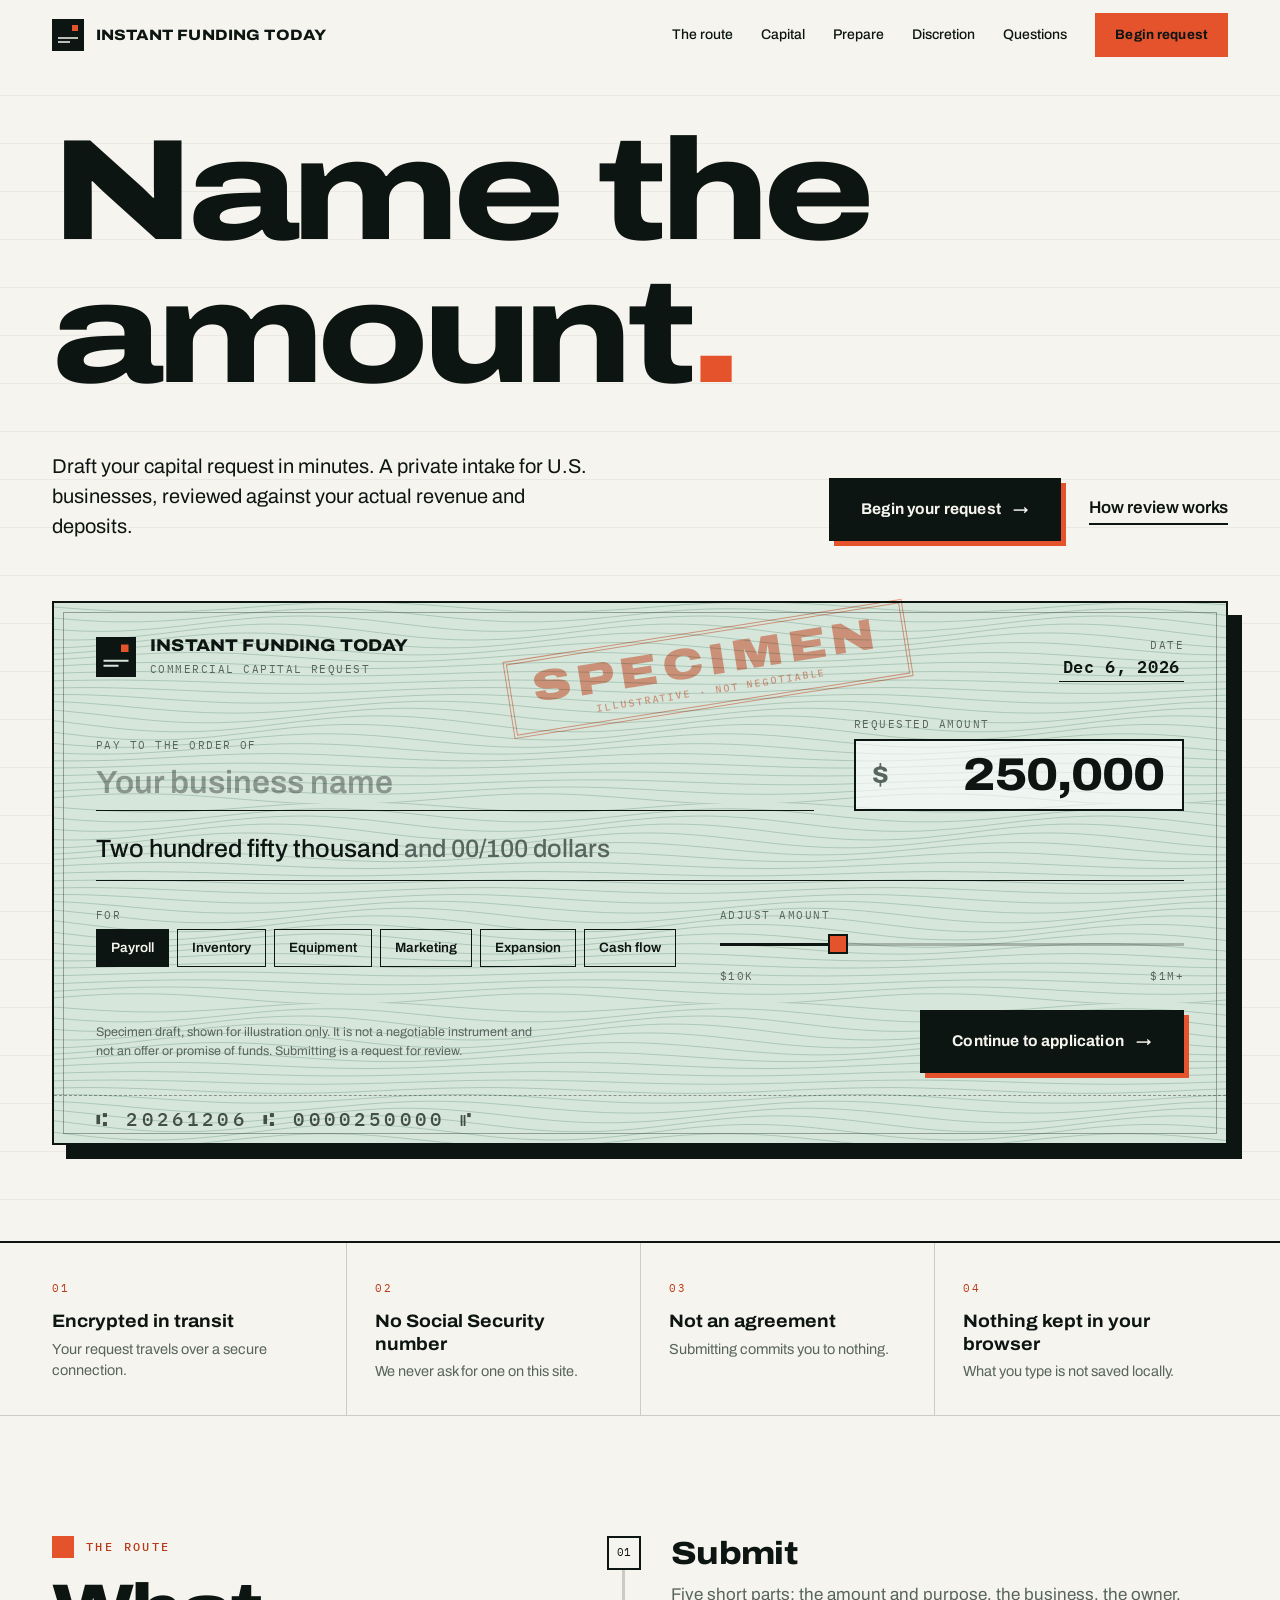
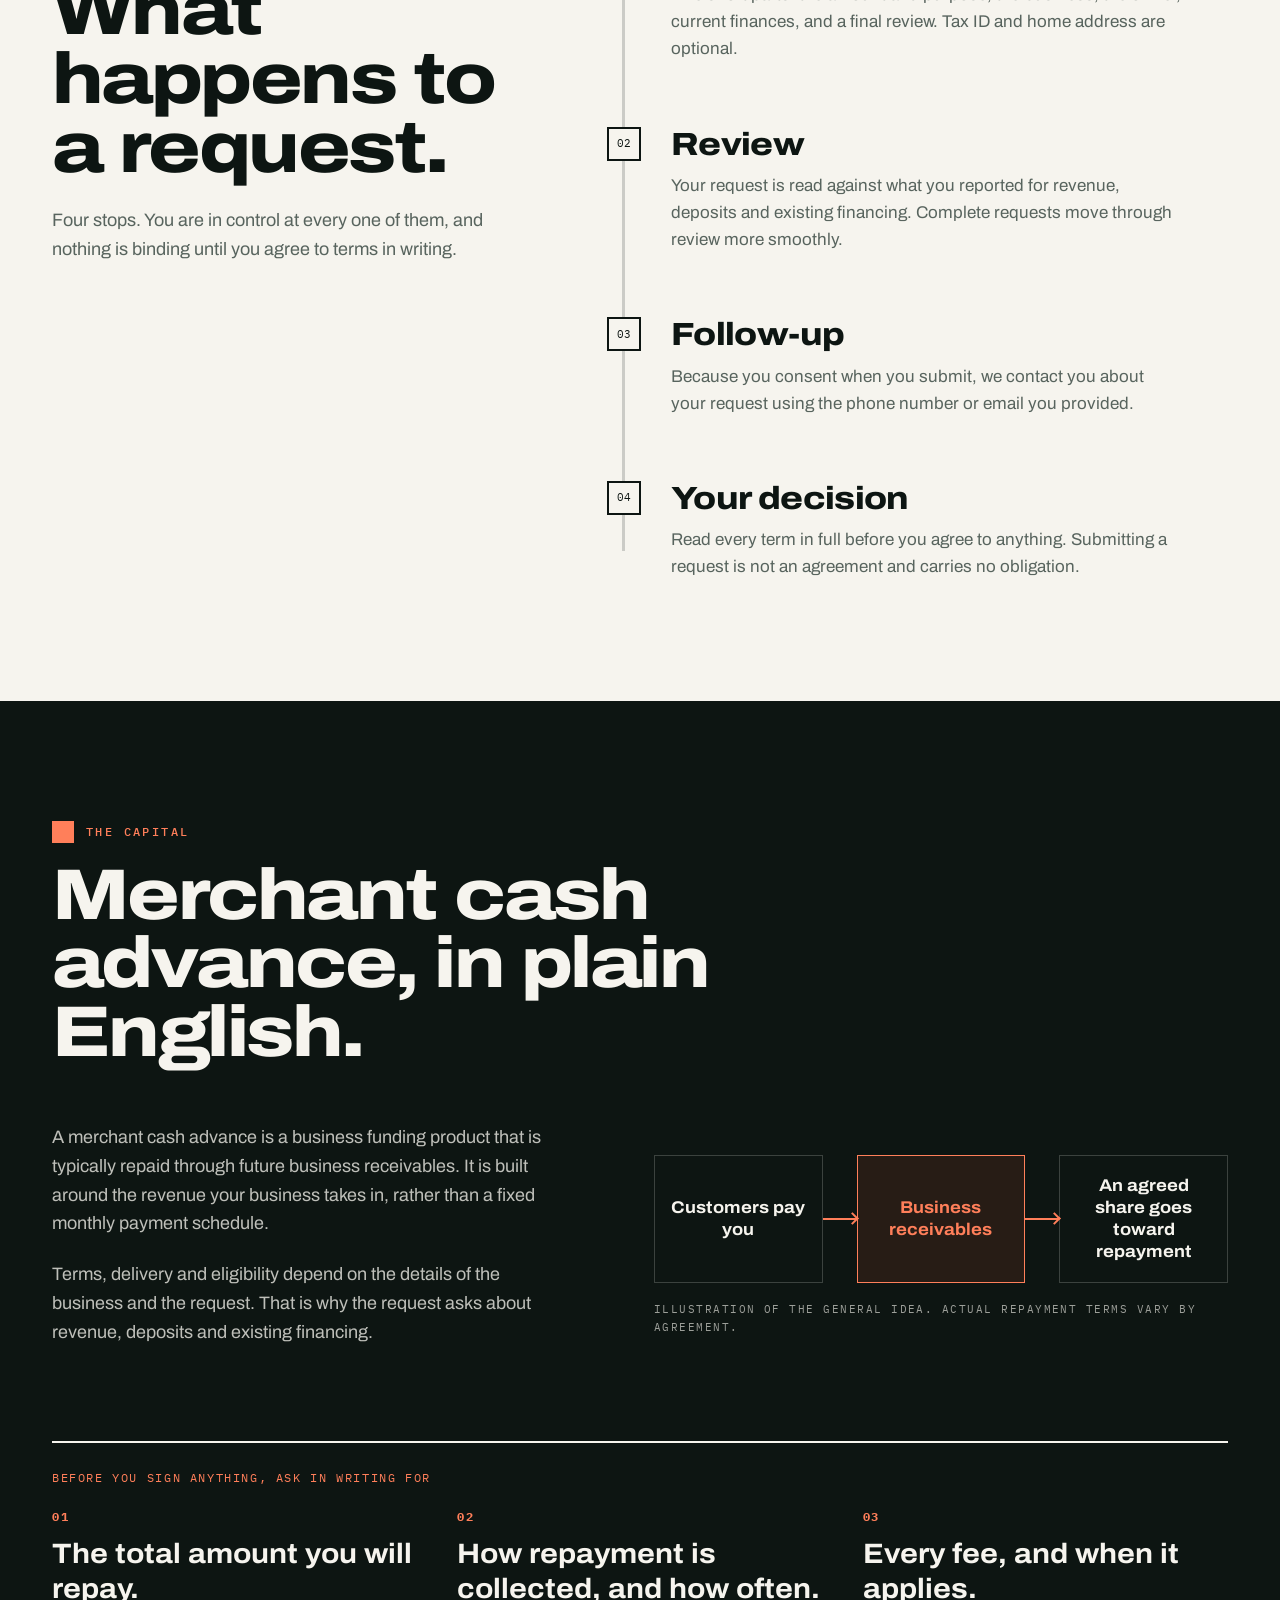
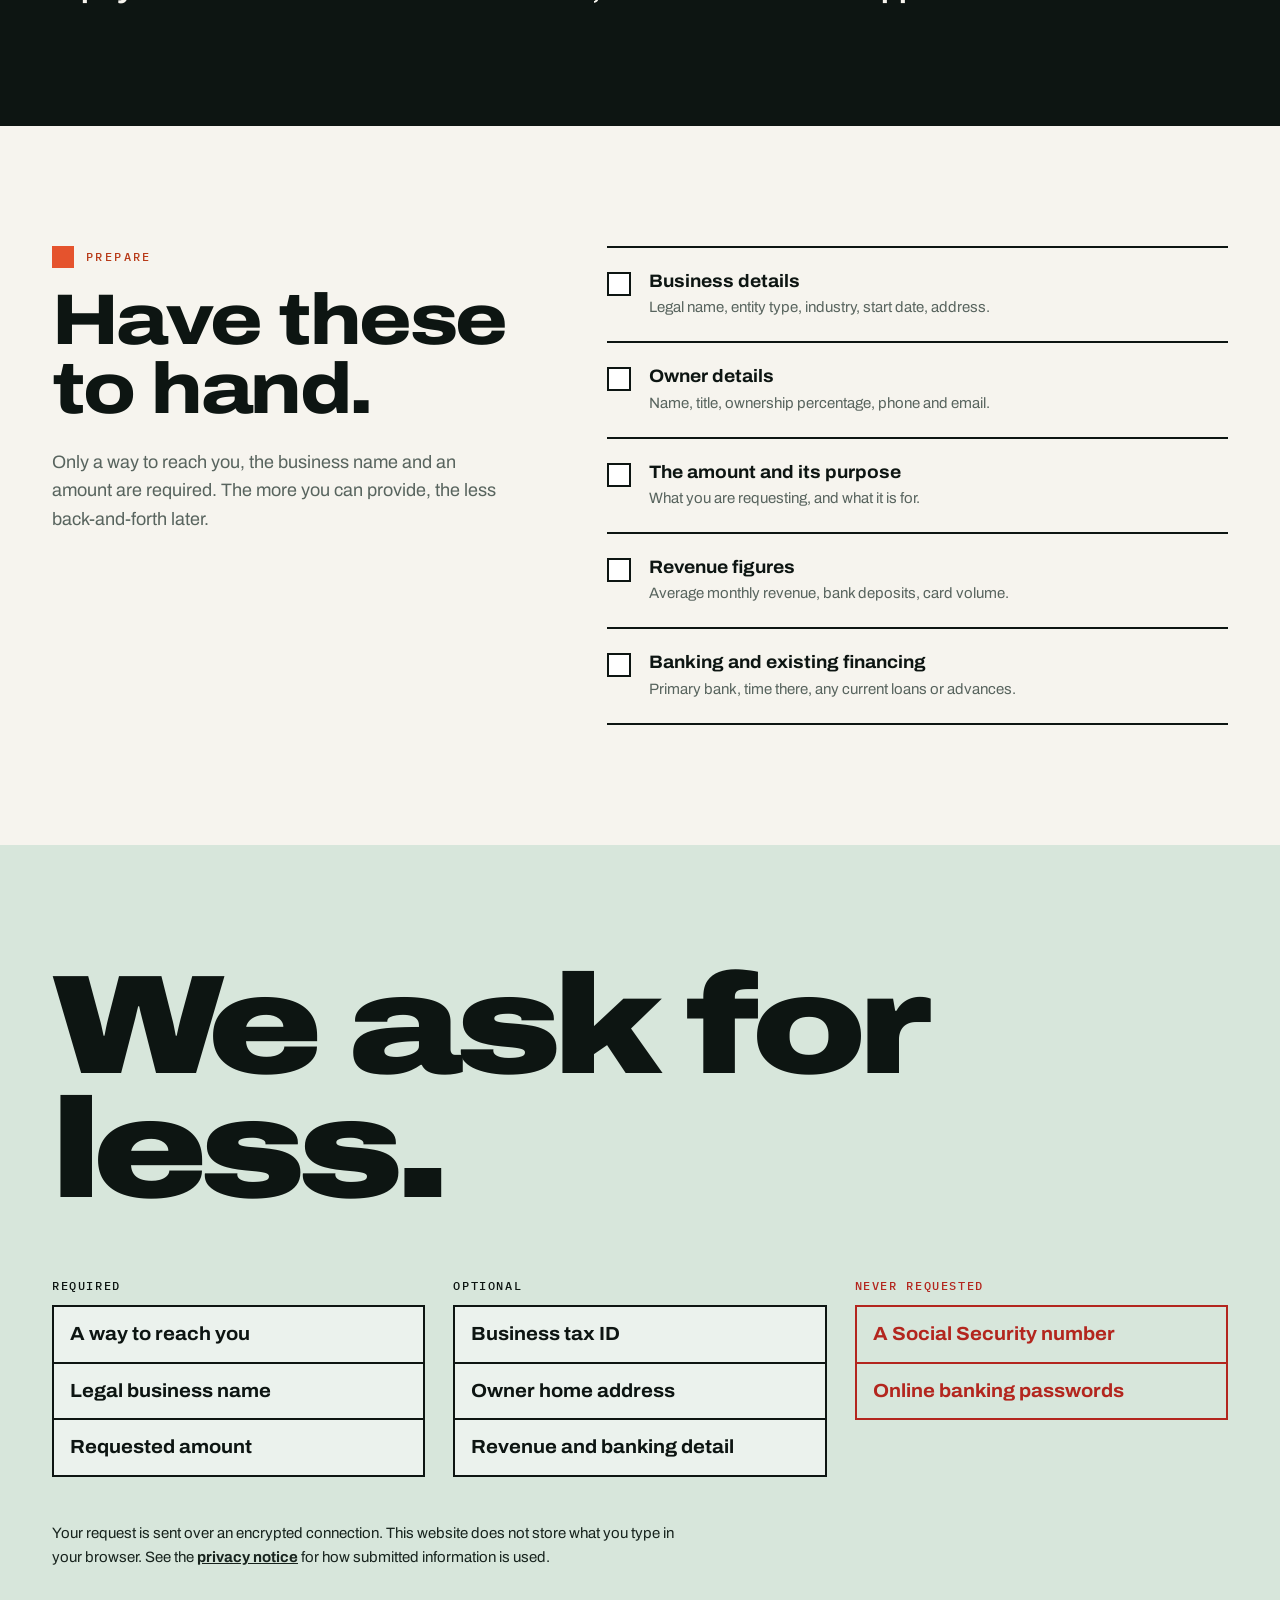
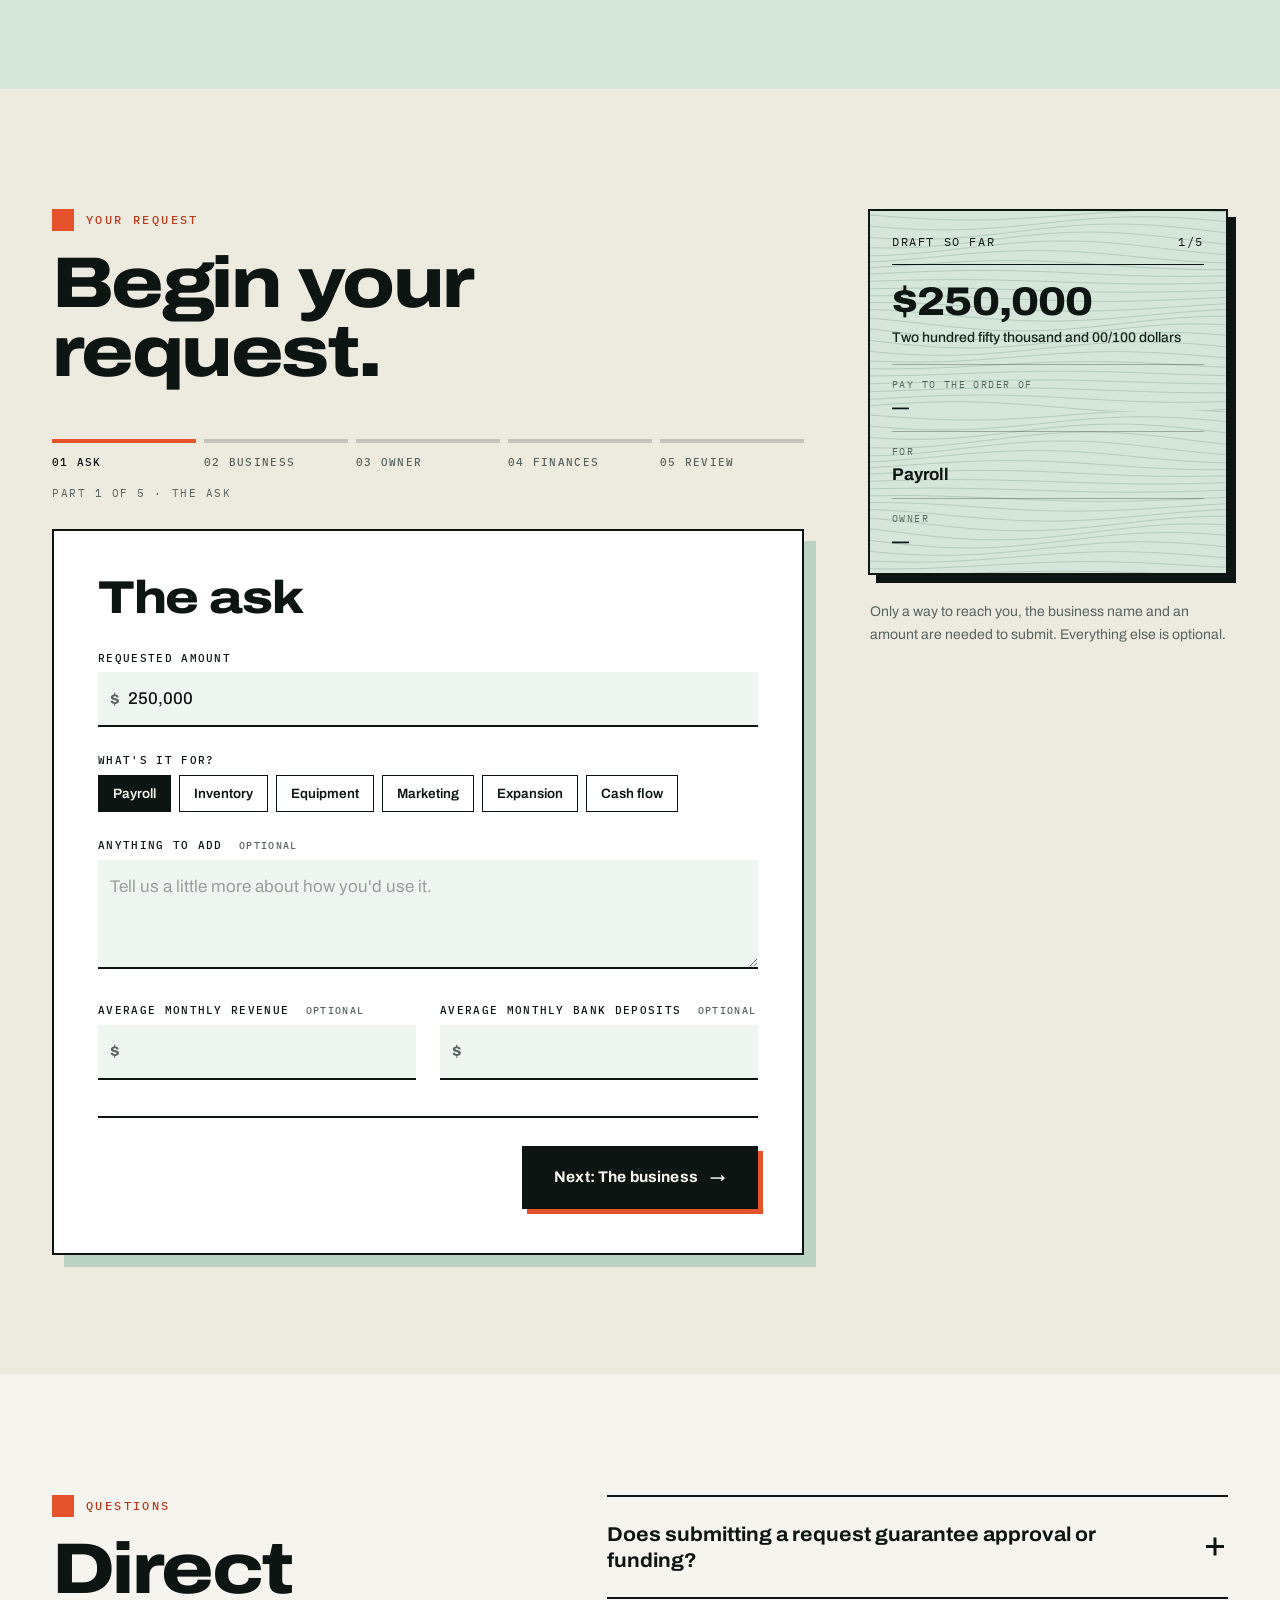
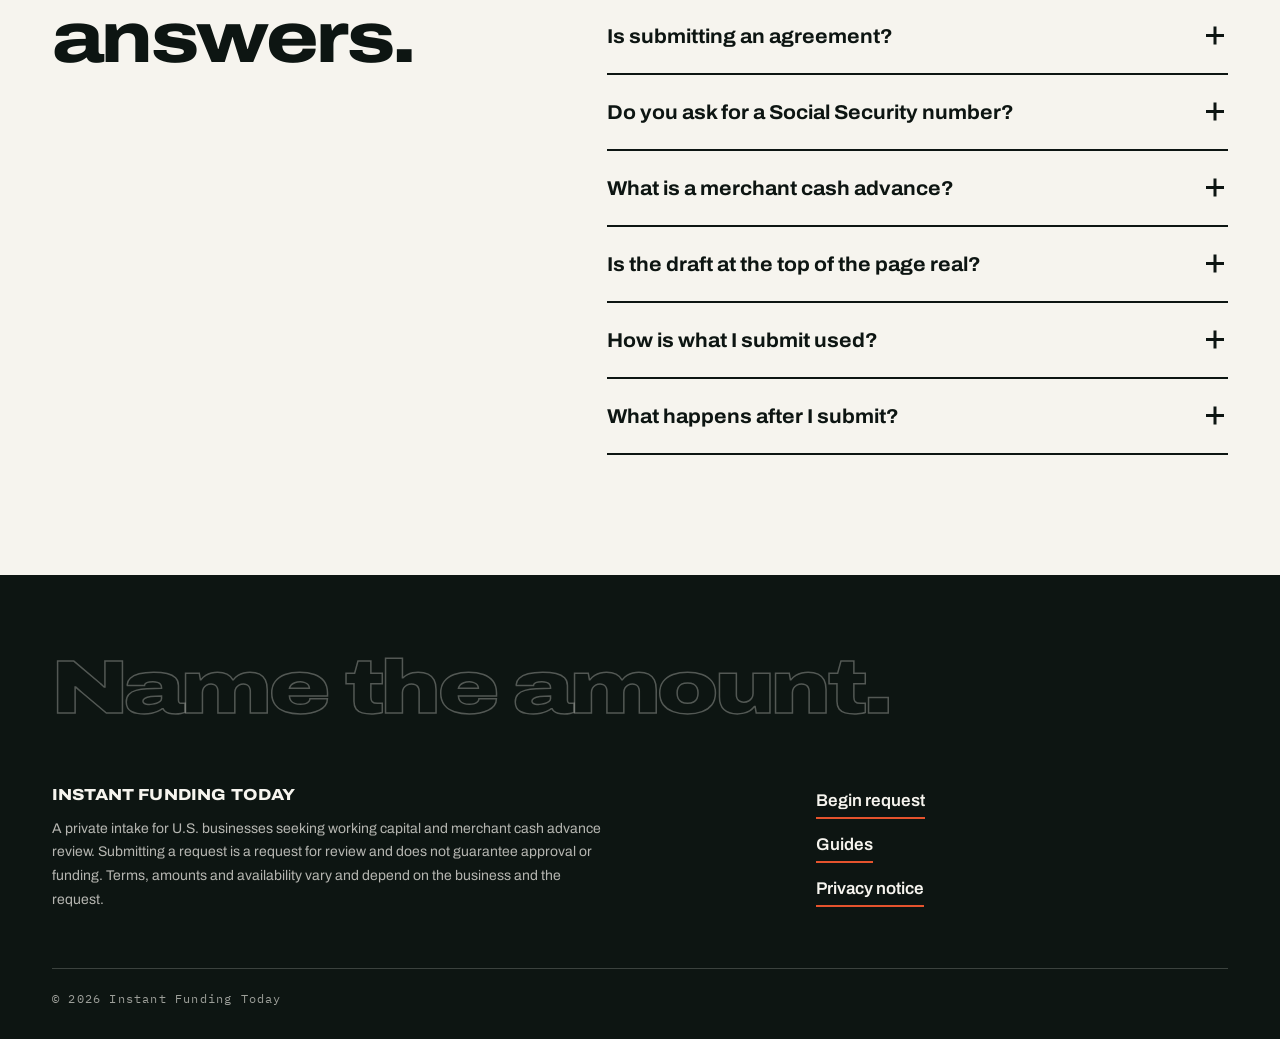
==== commit 487306aa: "Add Guides section with two articles (factor rate vs APR; bank statements) Co-Authored-By: Claude So" ====
--- a/index.html
+++ b/index.html
@@ -480,6 +480,7 @@
       </div>
       <div class="foot-links">
         <a href="#apply">Begin request</a>
+        <a href="/guides/">Guides</a>
         <a href="/privacy/">Privacy notice</a>
       </div>
     </div>
